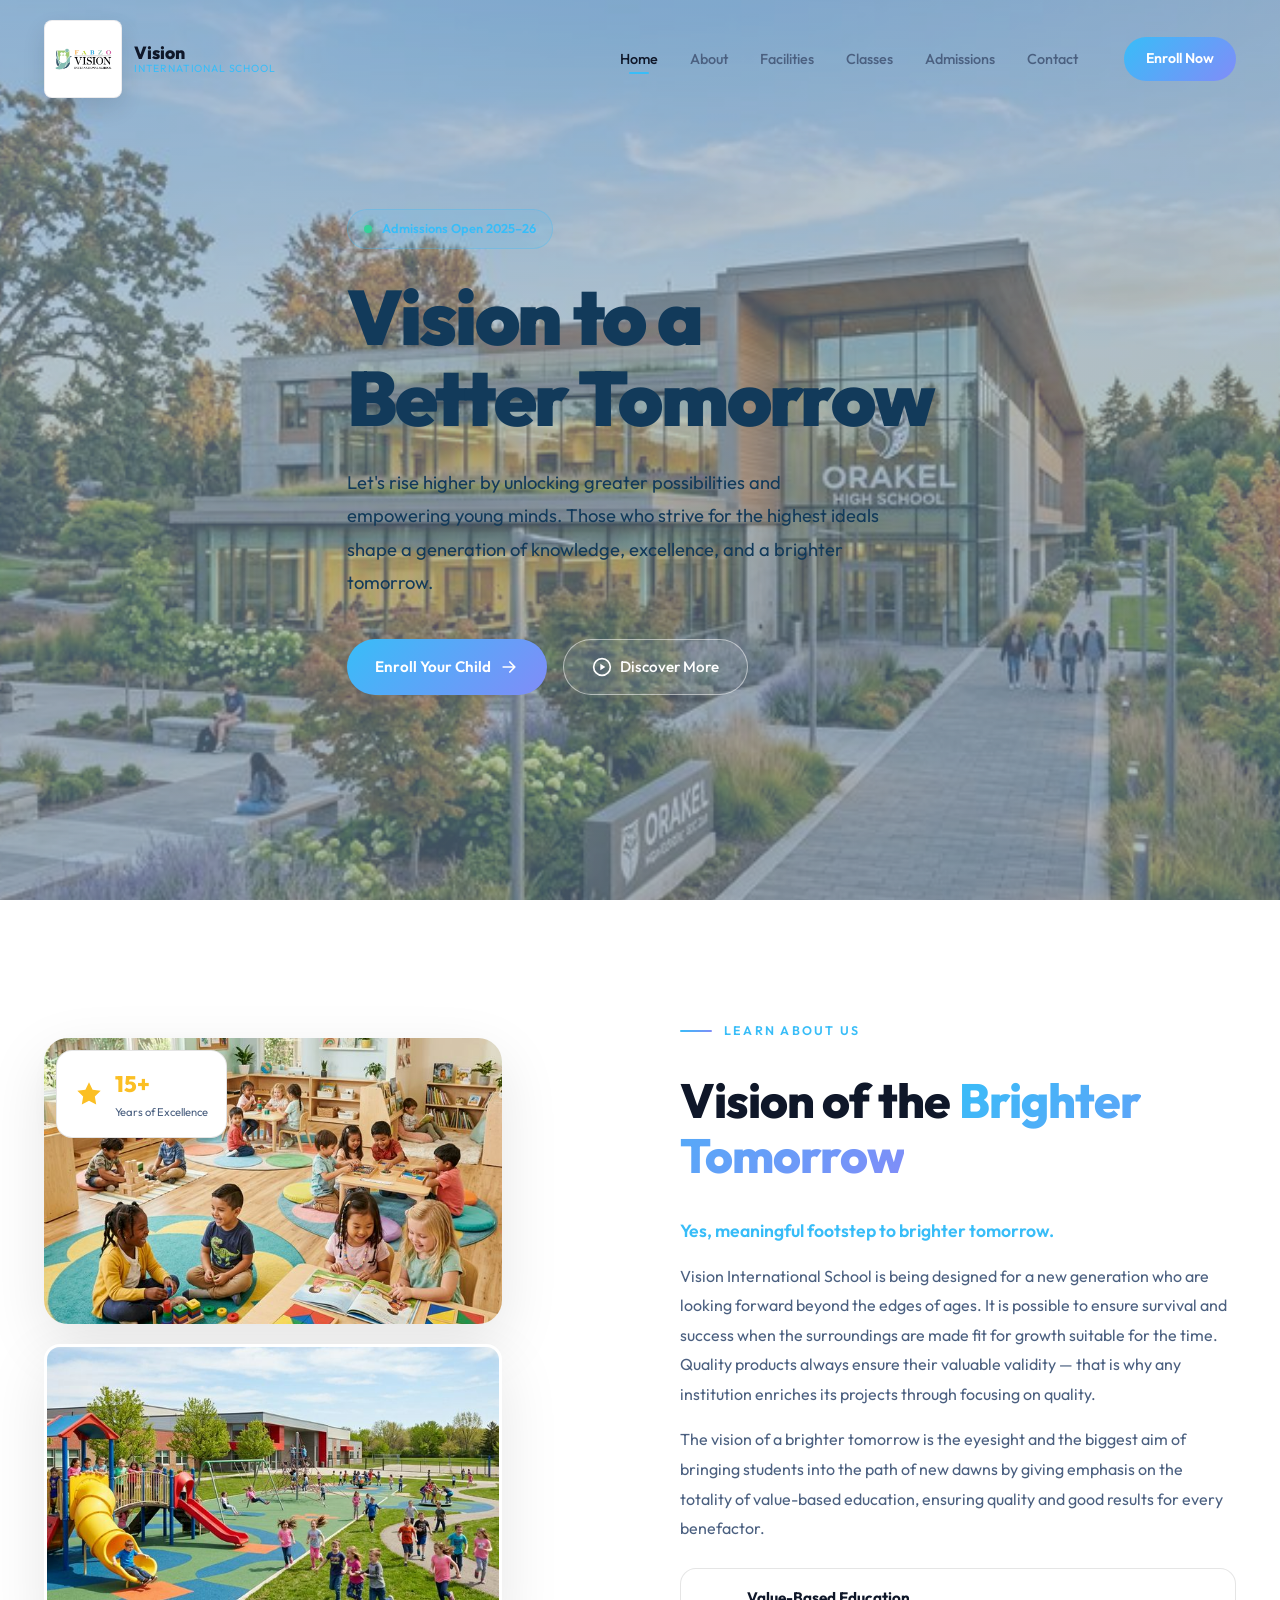
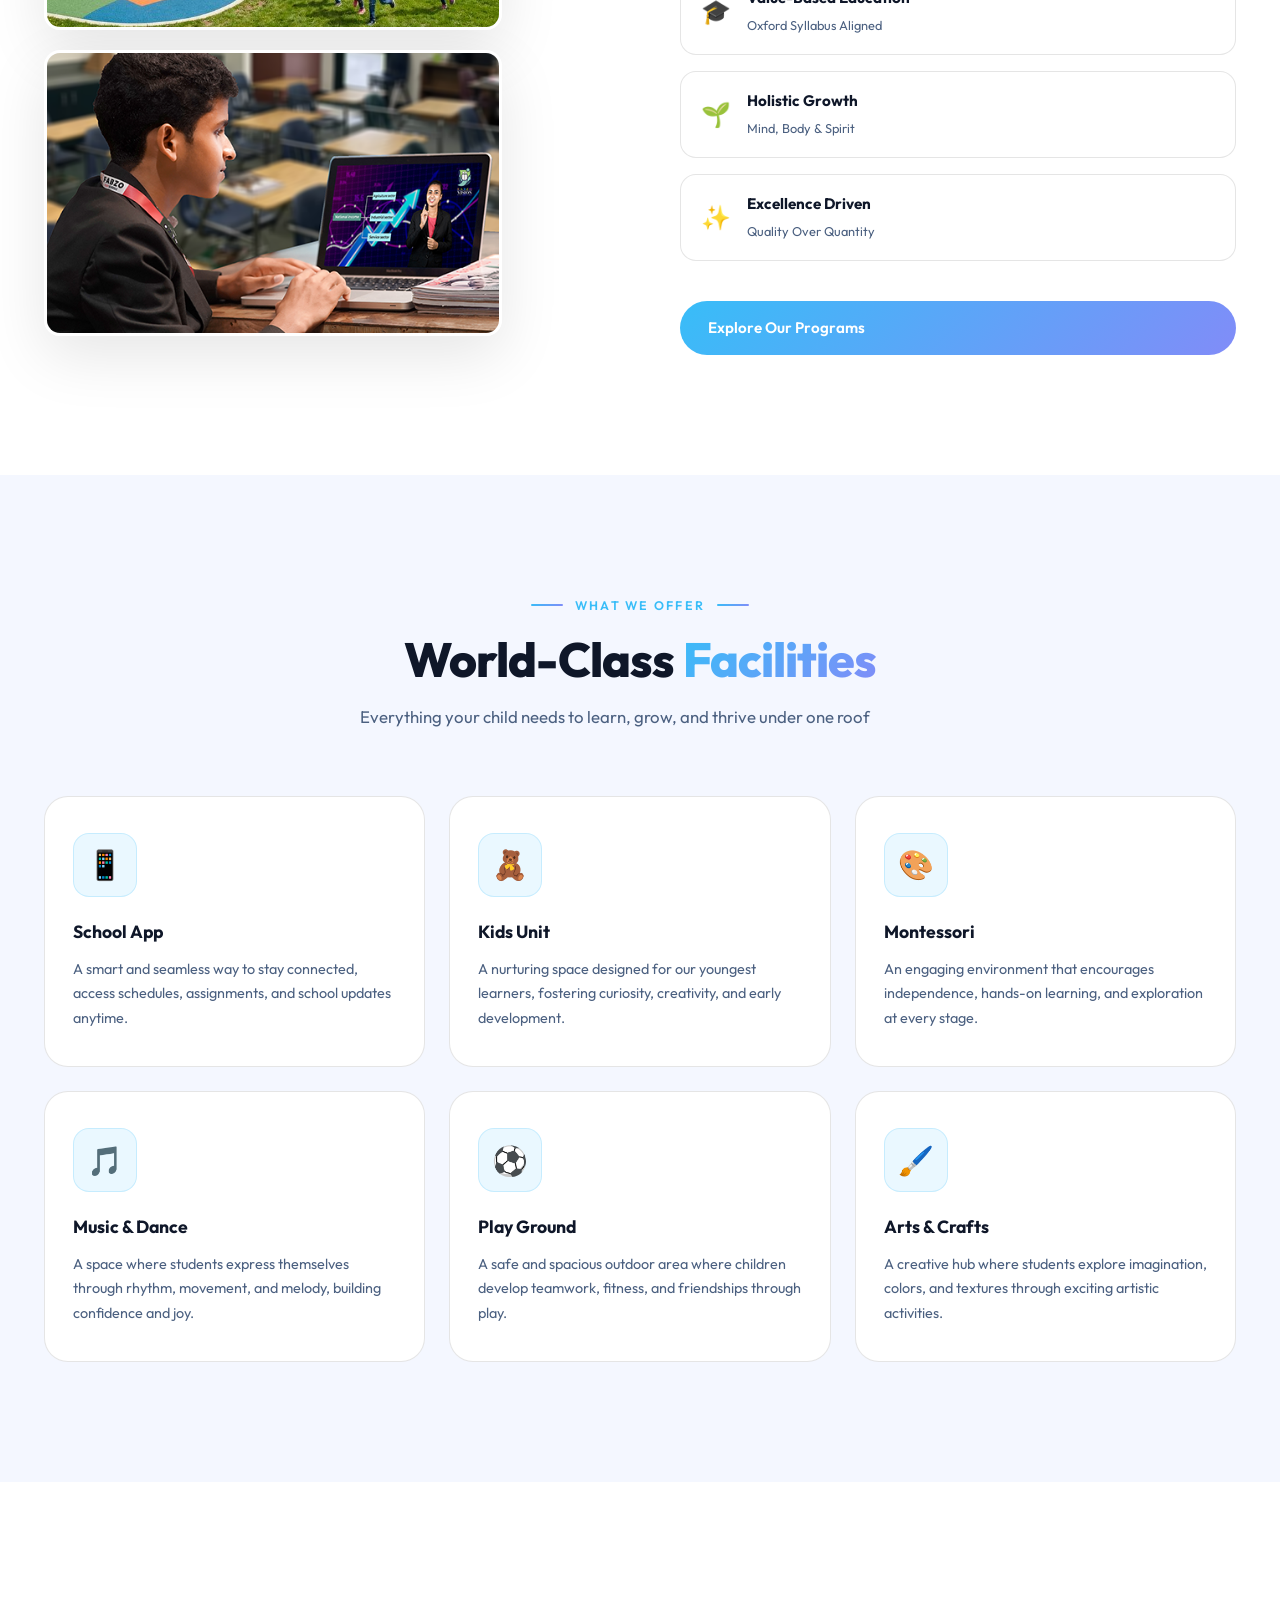
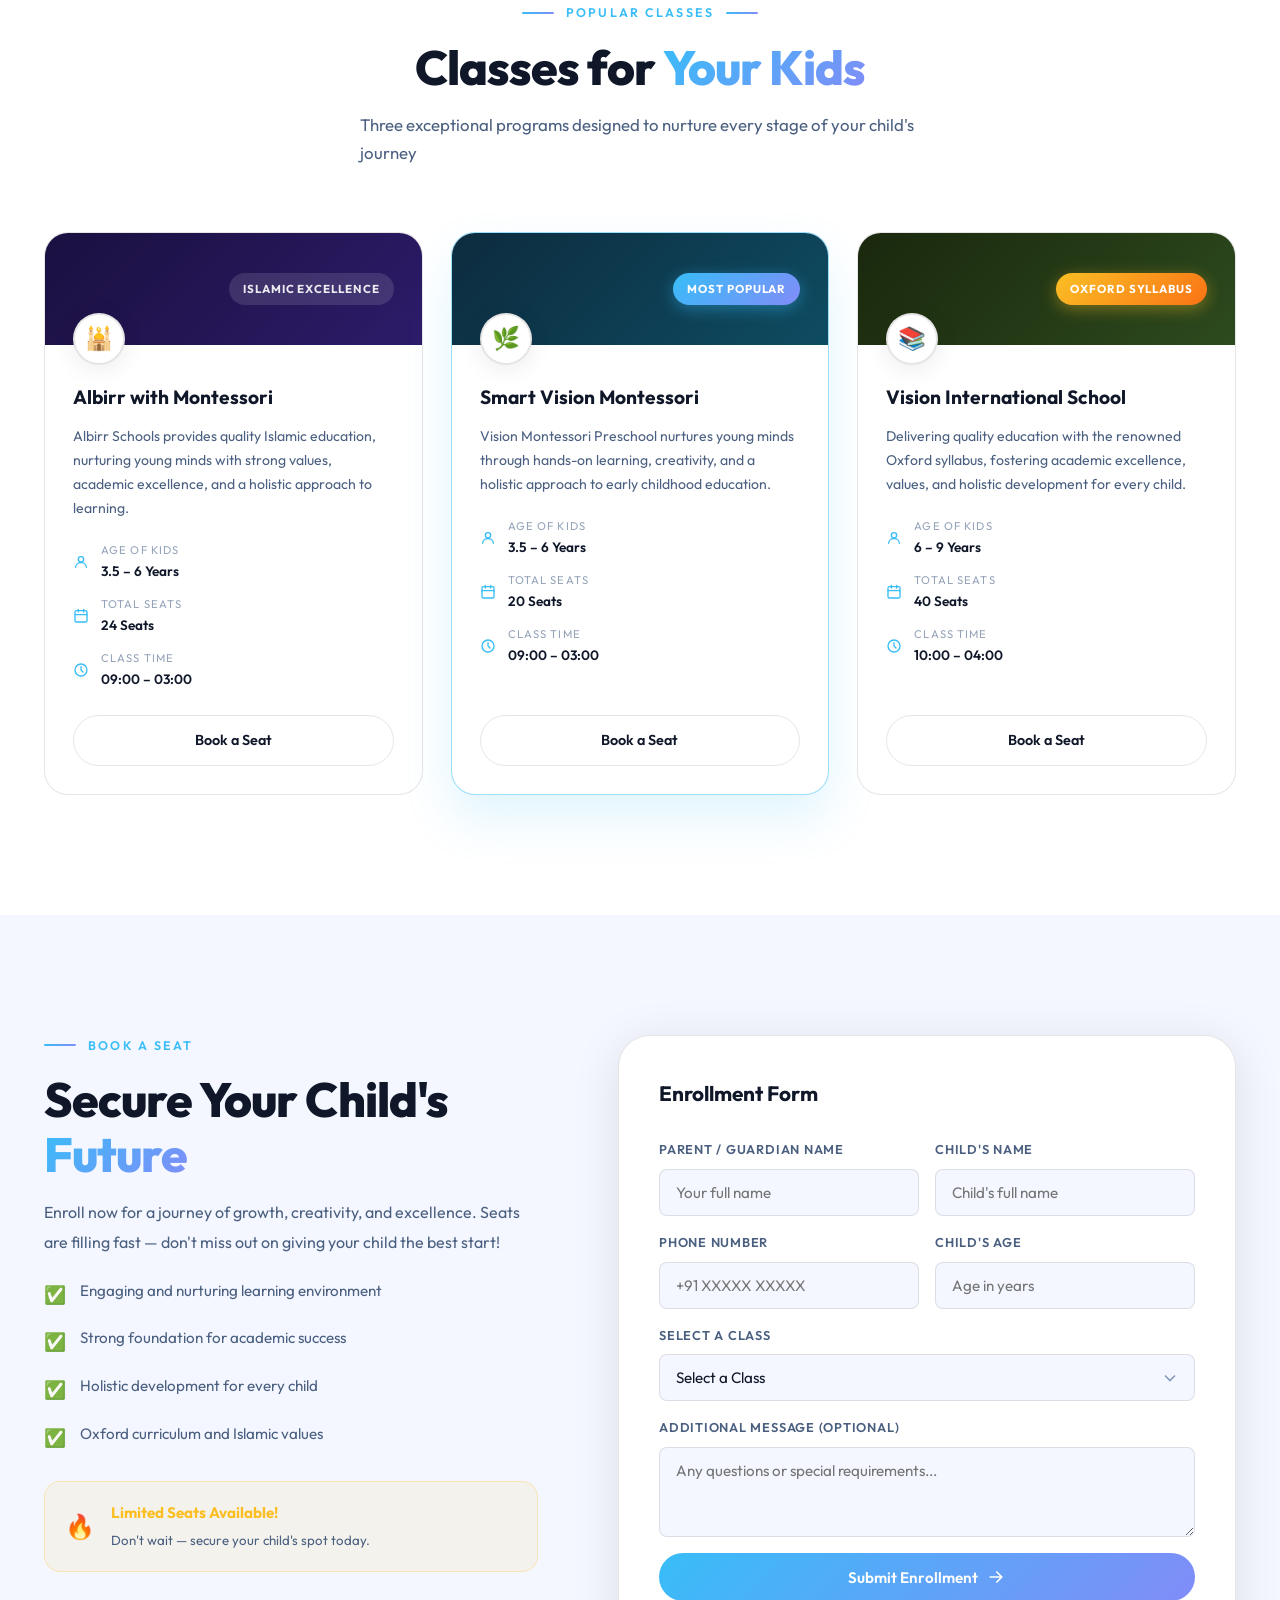
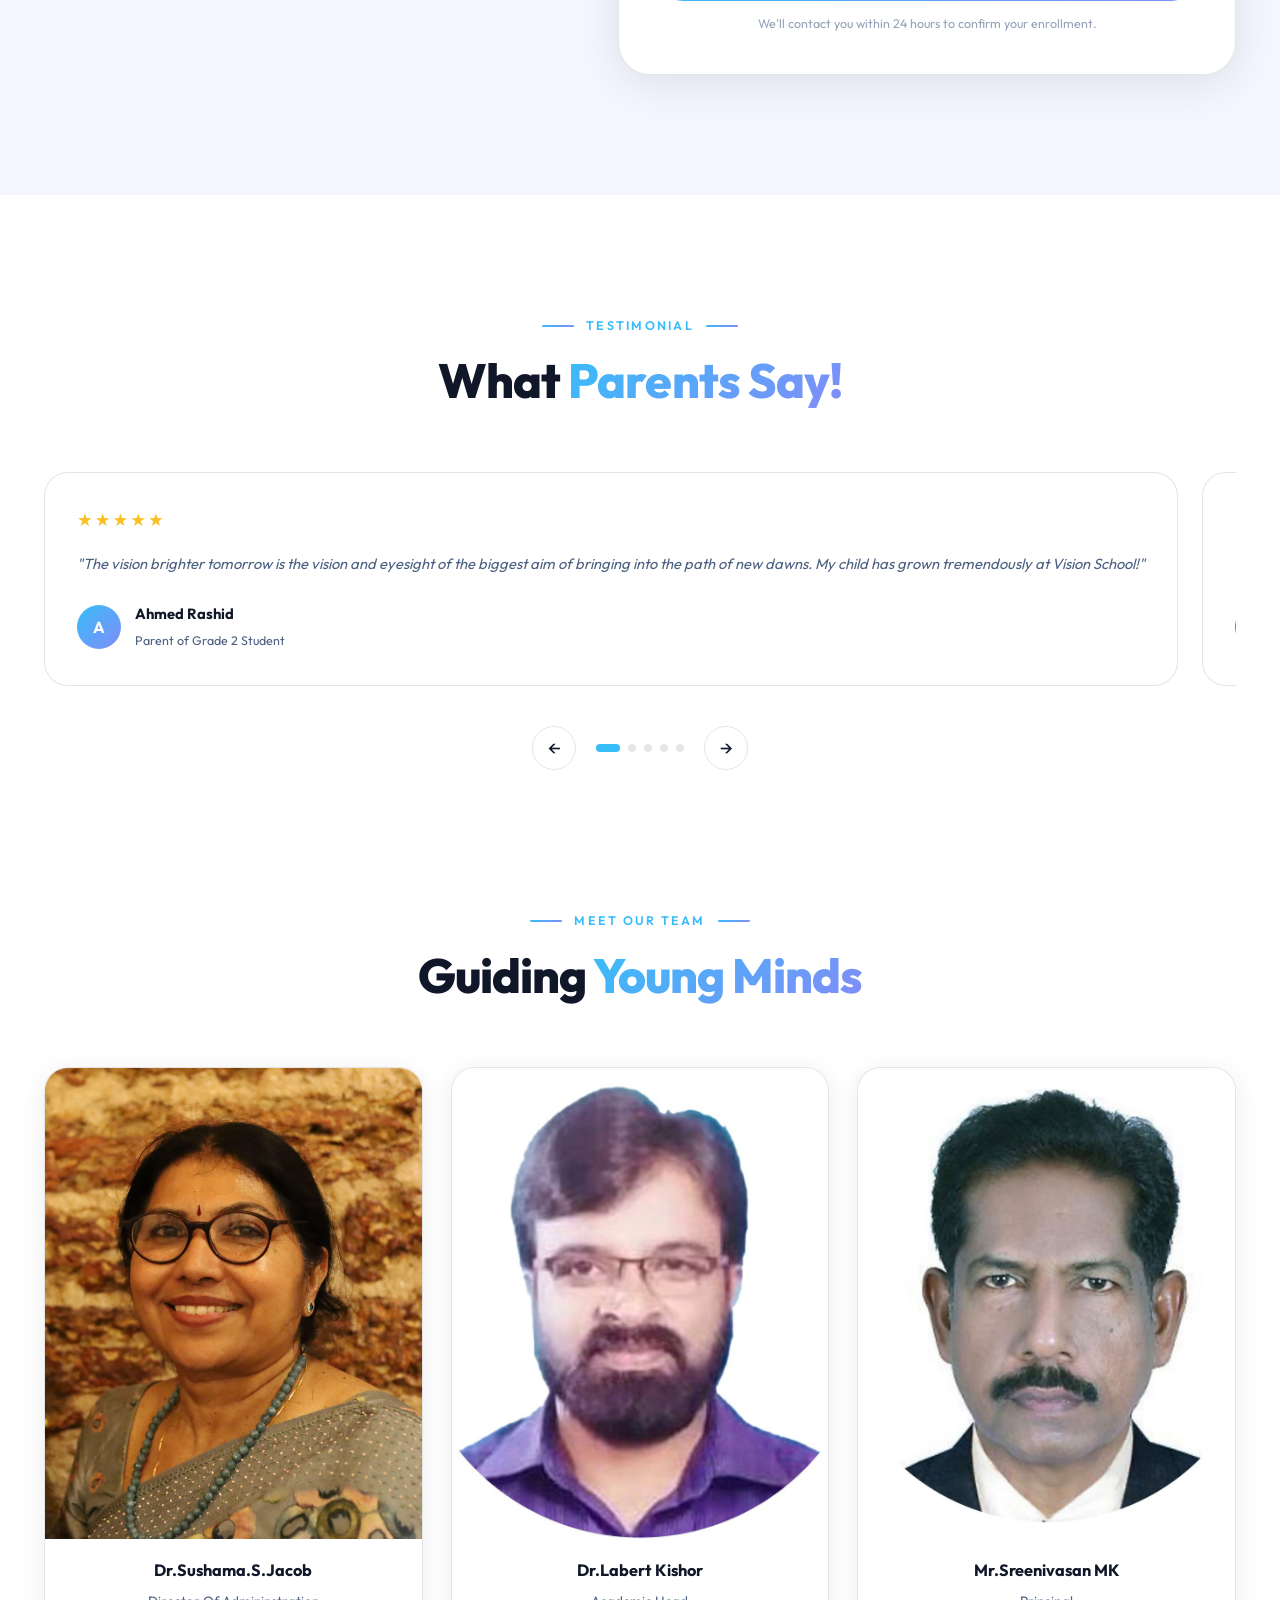
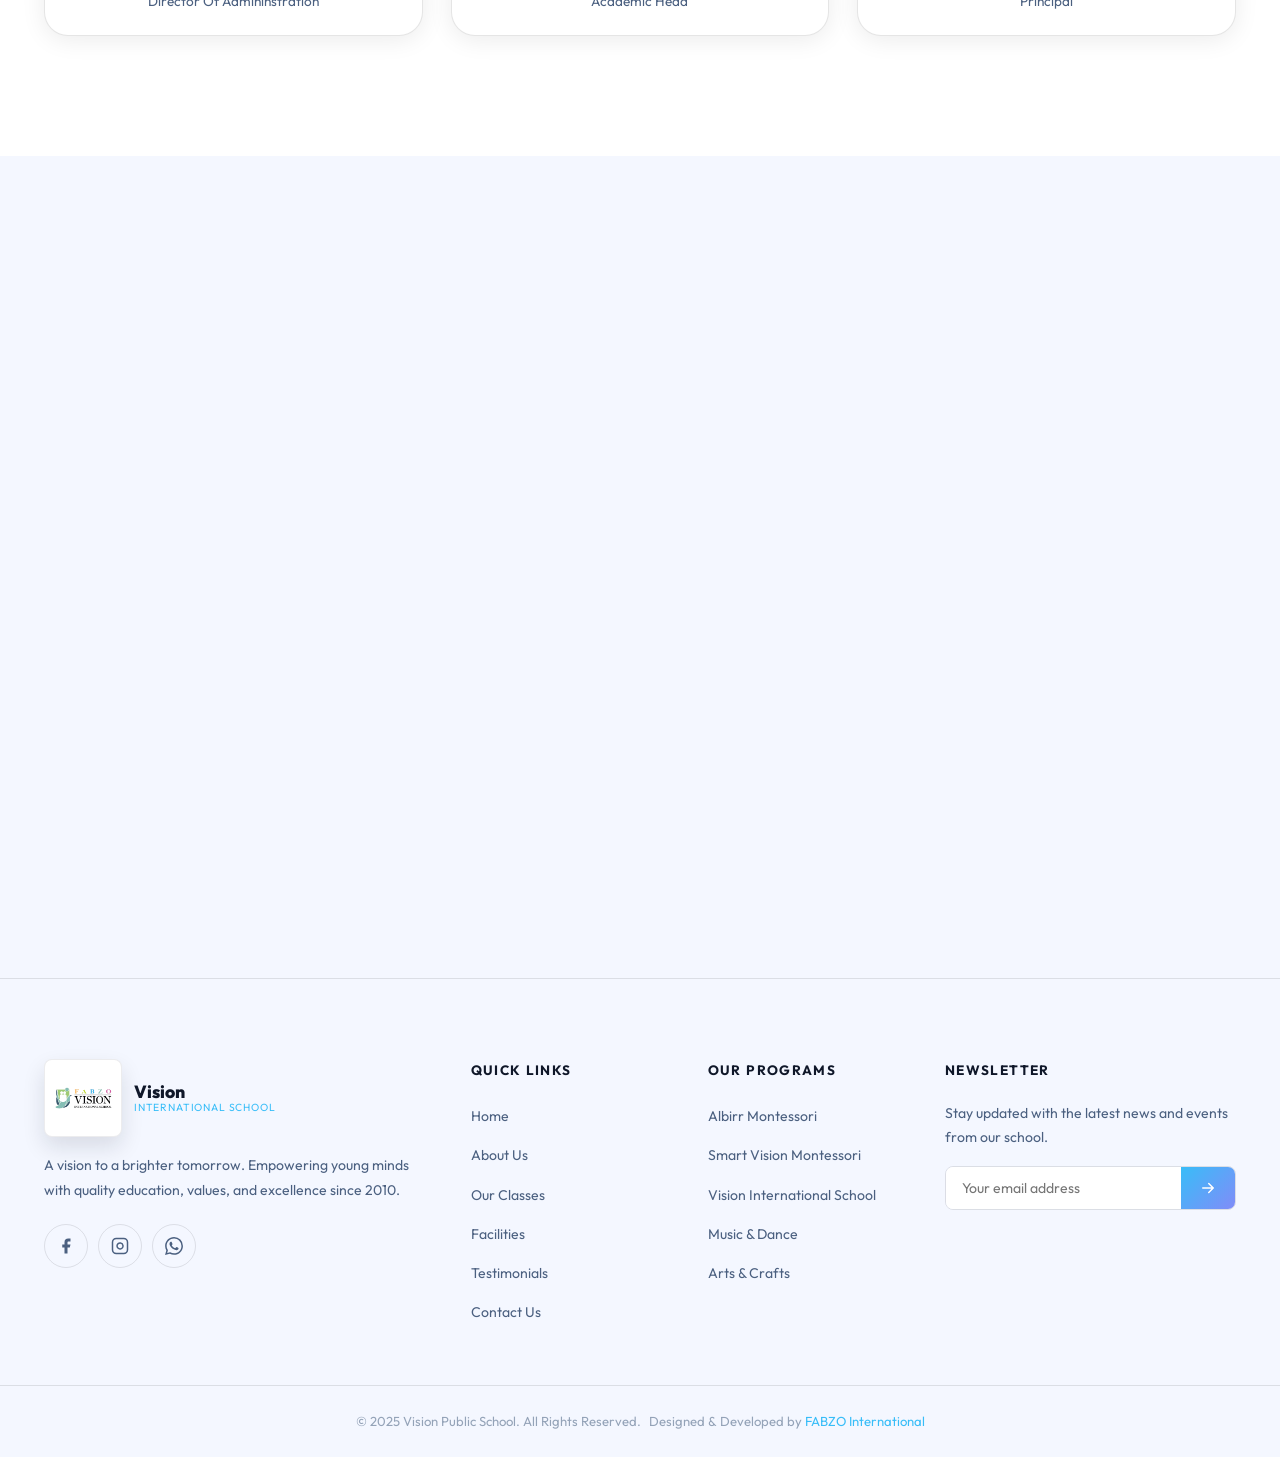
==== index.html @ e22cdacc "Replaced old structure with new project" ====
<!DOCTYPE html>
<html lang="en">
<head>
  <meta charset="UTF-8" />
  <meta name="viewport" content="width=device-width, initial-scale=1.0" />
  <meta name="description" content="Vision International School – Empowering young minds with quality education, Montessori learning, and holistic development for a brighter tomorrow." />
  <title>Vision International School | A Vision to a Brighter Tomorrow</title>
  <link rel="preconnect" href="https://fonts.googleapis.com" />
  <link rel="preconnect" href="https://fonts.gstatic.com" crossorigin />
  <link href="https://fonts.googleapis.com/css2?family=Outfit:wght@300;400;500;600;700;800;900&family=Playfair+Display:ital,wght@0,700;0,800;1,700&display=swap" rel="stylesheet" />
  <link rel="stylesheet" href="styles.css" />
  <link rel="icon" href="images/favicon.svg" type="image/svg+xml" />
</head>
<body>

  <!-- ======== NAVBAR ======== -->
  <nav id="navbar" class="navbar">
    <div class="nav-container">
      <a href="#home" class="nav-logo">
        <div class="logo-icon">
          <img src="images/logo.png" alt="Vision International School logo" />
        </div>
        <div class="logo-text">
          <span class="logo-name">Vision</span>
          <span class="logo-sub">International School</span>
        </div>
      </a>

      <ul class="nav-links" id="navLinks">
        <li><a href="#home" class="nav-link active">Home</a></li>
        <li><a href="#about" class="nav-link">About</a></li>
        <li><a href="#facilities" class="nav-link">Facilities</a></li>
        <li><a href="#classes" class="nav-link">Classes</a></li>
        <li><a href="#book" class="nav-link">Admissions</a></li>
        <li><a href="#contact" class="nav-link">Contact</a></li>
      </ul>

      <a href="#book" class="nav-cta">Enroll Now</a>

      <button class="hamburger" id="hamburger" aria-label="Toggle menu">
        <span></span><span></span><span></span>
      </button>
    </div>
  </nav>

  <!-- ======== HERO ======== -->
  <section id="home" class="hero">
    <div class="hero-bg">
      <video class="hero-video" autoplay muted loop playsinline preload="metadata" poster="images/hero.png">
        <source src="images/hero-video.mp4" type="video/mp4" />
      </video>
      <div class="hero-overlay"></div>
    </div>

    <div class="hero-particles" id="particles"></div>

    <div class="hero-content">
      <div class="hero-badge">
        <span class="badge-dot"></span>
        <span>Admissions Open 2025–26</span>
      </div>
      <h1 class="hero-title">
        <span class="hero-title-line">Vision to a</span>
        <span class="hero-title-accent">Better Tomorrow</span>
      </h1>
      <p class="hero-subtitle">
        Let's rise higher by unlocking greater possibilities and empowering young minds.
        Those who strive for the highest ideals shape a generation of knowledge, excellence,
        and a brighter tomorrow.
      </p>
      <div class="hero-actions">
        <a href="#book" id="heroEnroll" class="btn-primary">
          <span>Enroll Your Child</span>
          <svg width="20" height="20" viewBox="0 0 24 24" fill="none">
            <path d="M5 12H19M13 6L19 12L13 18" stroke="currentColor" stroke-width="2" stroke-linecap="round" stroke-linejoin="round"/>
          </svg>
        </a>
        <a href="#about" class="btn-ghost">
          <svg width="20" height="20" viewBox="0 0 24 24" fill="none">
            <circle cx="12" cy="12" r="10" stroke="currentColor" stroke-width="2"/>
            <path d="M10 8L16 12L10 16" fill="currentColor"/>
          </svg>
          <span>Discover More</span>
        </a>
      </div>
    </div>

  </section>

  <!-- ======== ABOUT ======== -->
  <section id="about" class="about section">
    <div class="container">
      <div class="about-grid">
        <div class="about-visuals" data-aos="fade-right">
          <div class="about-img-main">
            <img src="images/classroom.png" alt="Students learning in classroom" />
          </div>
          <div class="about-img-floating">
            <img src="images/playground.png" alt="Students at playground" />
          </div>
          <div class="about-img-bottom">
            <img src="images/pic1.png" alt="Students enjoying campus activities" />
          </div>
          <div class="about-badge-float">
            <svg width="28" height="28" viewBox="0 0 24 24" fill="none">
              <path d="M12 2L15.09 8.26L22 9.27L17 14.14L18.18 21.02L12 17.77L5.82 21.02L7 14.14L2 9.27L8.91 8.26L12 2Z" fill="#FBBF24"/>
            </svg>
            <div>
              <span class="badge-float-num">15+</span>
              <span class="badge-float-label">Years of Excellence</span>
            </div>
          </div>
        </div>

        <div class="about-content" data-aos="fade-left">
          <div class="section-eyebrow">
            <span class="eyebrow-line"></span>
            <span>Learn About Us</span>
          </div>
          <h2 class="section-title">Vision of the <span class="gradient-text">Brighter Tomorrow</span></h2>
          <p class="about-lead">Yes, meaningful footstep to brighter tomorrow.</p>
          <p class="about-body">
            Vision International School is being designed for a new generation who are looking forward
            beyond the edges of ages. It is possible to ensure survival and success when the surroundings
            are made fit for growth suitable for the time. Quality products always ensure their valuable
            validity — that is why any institution enriches its projects through focusing on quality.
          </p>
          <p class="about-body">
            The vision of a brighter tomorrow is the eyesight and the biggest aim of bringing students
            into the path of new dawns by giving emphasis on the totality of value-based education,
            ensuring quality and good results for every benefactor.
          </p>
          <div class="about-pillars">
            <div class="pillar">
              <div class="pillar-icon">🎓</div>
              <div>
                <strong>Value-Based Education</strong>
                <span>Oxford Syllabus Aligned</span>
              </div>
            </div>
            <div class="pillar">
              <div class="pillar-icon">🌱</div>
              <div>
                <strong>Holistic Growth</strong>
                <span>Mind, Body & Spirit</span>
              </div>
            </div>
            <div class="pillar">
              <div class="pillar-icon">✨</div>
              <div>
                <strong>Excellence Driven</strong>
                <span>Quality Over Quantity</span>
              </div>
            </div>
          </div>
          <a href="#classes" class="btn-primary">Explore Our Programs</a>
        </div>
      </div>
    </div>
  </section>

  <!-- ======== FACILITIES ======== -->
  <section id="facilities" class="facilities section section-dark">
    <div class="container">
      <div class="section-header" data-aos="fade-up">
        <div class="section-eyebrow center">
          <span class="eyebrow-line"></span>
          <span>What We Offer</span>
          <span class="eyebrow-line"></span>
        </div>
        <h2 class="section-title text-center">World-Class <span class="gradient-text">Facilities</span></h2>
        <p class="section-subtitle">Everything your child needs to learn, grow, and thrive under one roof</p>
      </div>

      <div class="facilities-grid">
        <div class="facility-card" data-aos="fade-up" data-delay="0">
          <div class="facility-icon-wrap">
            <div class="facility-icon">📱</div>
          </div>
          <h3>School App</h3>
          <p>A smart and seamless way to stay connected, access schedules, assignments, and school updates anytime.</p>
        </div>
        <div class="facility-card" data-aos="fade-up" data-delay="100">
          <div class="facility-icon-wrap">
            <div class="facility-icon">🧸</div>
          </div>
          <h3>Kids Unit</h3>
          <p>A nurturing space designed for our youngest learners, fostering curiosity, creativity, and early development.</p>
        </div>
        <div class="facility-card" data-aos="fade-up" data-delay="200">
          <div class="facility-icon-wrap">
            <div class="facility-icon">🎨</div>
          </div>
          <h3>Montessori</h3>
          <p>An engaging environment that encourages independence, hands-on learning, and exploration at every stage.</p>
        </div>
        <div class="facility-card" data-aos="fade-up" data-delay="300">
          <div class="facility-icon-wrap">
            <div class="facility-icon">🎵</div>
          </div>
          <h3>Music & Dance</h3>
          <p>A space where students express themselves through rhythm, movement, and melody, building confidence and joy.</p>
        </div>
        <div class="facility-card" data-aos="fade-up" data-delay="400">
          <div class="facility-icon-wrap">
            <div class="facility-icon">⚽</div>
          </div>
          <h3>Play Ground</h3>
          <p>A safe and spacious outdoor area where children develop teamwork, fitness, and friendships through play.</p>
        </div>
        <div class="facility-card" data-aos="fade-up" data-delay="500">
          <div class="facility-icon-wrap">
            <div class="facility-icon">🖌️</div>
          </div>
          <h3>Arts & Crafts</h3>
          <p>A creative hub where students explore imagination, colors, and textures through exciting artistic activities.</p>
        </div>
      </div>
    </div>
  </section>

  <!-- ======== CLASSES ======== -->
  <section id="classes" class="classes section">
    <div class="container">
      <div class="section-header" data-aos="fade-up">
        <div class="section-eyebrow center">
          <span class="eyebrow-line"></span>
          <span>Popular Classes</span>
          <span class="eyebrow-line"></span>
        </div>
        <h2 class="section-title text-center">Classes for <span class="gradient-text">Your Kids</span></h2>
        <p class="section-subtitle">Three exceptional programs designed to nurture every stage of your child's journey</p>
      </div>

      <div class="classes-grid">
        <!-- Card 1 -->
        <div class="class-card" data-aos="fade-up" data-delay="0">
          <div class="class-card-top albirr">
            <div class="class-badge">Islamic Excellence</div>
            <div class="class-icon">🕌</div>
          </div>
          <div class="class-card-body">
            <h3>Albirr with Montessori</h3>
            <p>Albirr Schools provides quality Islamic education, nurturing young minds with strong values, academic excellence, and a holistic approach to learning.</p>
            <div class="class-meta">
              <div class="meta-item">
                <svg width="16" height="16" viewBox="0 0 24 24" fill="none"><circle cx="12" cy="8" r="4" stroke="currentColor" stroke-width="2"/><path d="M4 20c0-4 3.58-7 8-7s8 3 8 7" stroke="currentColor" stroke-width="2" stroke-linecap="round"/></svg>
                <div><span class="meta-label">Age of Kids</span><span class="meta-val">3.5 – 6 Years</span></div>
              </div>
              <div class="meta-item">
                <svg width="16" height="16" viewBox="0 0 24 24" fill="none"><rect x="3" y="4" width="18" height="17" rx="2" stroke="currentColor" stroke-width="2"/><path d="M8 2v4M16 2v4M3 10h18" stroke="currentColor" stroke-width="2" stroke-linecap="round"/></svg>
                <div><span class="meta-label">Total Seats</span><span class="meta-val">24 Seats</span></div>
              </div>
              <div class="meta-item">
                <svg width="16" height="16" viewBox="0 0 24 24" fill="none"><circle cx="12" cy="12" r="9" stroke="currentColor" stroke-width="2"/><path d="M12 7v5l3 3" stroke="currentColor" stroke-width="2" stroke-linecap="round"/></svg>
                <div><span class="meta-label">Class Time</span><span class="meta-val">09:00 – 03:00</span></div>
              </div>
            </div>
            <a href="#book" class="class-btn">Book a Seat</a>
          </div>
        </div>

        <!-- Card 2 -->
        <div class="class-card featured" data-aos="fade-up" data-delay="150">
          <div class="class-card-top vision-montessori">
            <div class="class-badge popular">Most Popular</div>
            <div class="class-icon">🌿</div>
          </div>
          <div class="class-card-body">
            <h3>Smart Vision Montessori</h3>
            <p>Vision Montessori Preschool nurtures young minds through hands-on learning, creativity, and a holistic approach to early childhood education.</p>
            <div class="class-meta">
              <div class="meta-item">
                <svg width="16" height="16" viewBox="0 0 24 24" fill="none"><circle cx="12" cy="8" r="4" stroke="currentColor" stroke-width="2"/><path d="M4 20c0-4 3.58-7 8-7s8 3 8 7" stroke="currentColor" stroke-width="2" stroke-linecap="round"/></svg>
                <div><span class="meta-label">Age of Kids</span><span class="meta-val">3.5 – 6 Years</span></div>
              </div>
              <div class="meta-item">
                <svg width="16" height="16" viewBox="0 0 24 24" fill="none"><rect x="3" y="4" width="18" height="17" rx="2" stroke="currentColor" stroke-width="2"/><path d="M8 2v4M16 2v4M3 10h18" stroke="currentColor" stroke-width="2" stroke-linecap="round"/></svg>
                <div><span class="meta-label">Total Seats</span><span class="meta-val">20 Seats</span></div>
              </div>
              <div class="meta-item">
                <svg width="16" height="16" viewBox="0 0 24 24" fill="none"><circle cx="12" cy="12" r="9" stroke="currentColor" stroke-width="2"/><path d="M12 7v5l3 3" stroke="currentColor" stroke-width="2" stroke-linecap="round"/></svg>
                <div><span class="meta-label">Class Time</span><span class="meta-val">09:00 – 03:00</span></div>
              </div>
            </div>
            <a href="#book" class="class-btn featured-btn">Book a Seat</a>
          </div>
        </div>

        <!-- Card 3 -->
        <div class="class-card" data-aos="fade-up" data-delay="300">
          <div class="class-card-top vision-school">
            <div class="class-badge oxford">Oxford Syllabus</div>
            <div class="class-icon">📚</div>
          </div>
          <div class="class-card-body">
            <h3>Vision International School</h3>
            <p>Delivering quality education with the renowned Oxford syllabus, fostering academic excellence, values, and holistic development for every child.</p>
            <div class="class-meta">
              <div class="meta-item">
                <svg width="16" height="16" viewBox="0 0 24 24" fill="none"><circle cx="12" cy="8" r="4" stroke="currentColor" stroke-width="2"/><path d="M4 20c0-4 3.58-7 8-7s8 3 8 7" stroke="currentColor" stroke-width="2" stroke-linecap="round"/></svg>
                <div><span class="meta-label">Age of Kids</span><span class="meta-val">6 – 9 Years</span></div>
              </div>
              <div class="meta-item">
                <svg width="16" height="16" viewBox="0 0 24 24" fill="none"><rect x="3" y="4" width="18" height="17" rx="2" stroke="currentColor" stroke-width="2"/><path d="M8 2v4M16 2v4M3 10h18" stroke="currentColor" stroke-width="2" stroke-linecap="round"/></svg>
                <div><span class="meta-label">Total Seats</span><span class="meta-val">40 Seats</span></div>
              </div>
              <div class="meta-item">
                <svg width="16" height="16" viewBox="0 0 24 24" fill="none"><circle cx="12" cy="12" r="9" stroke="currentColor" stroke-width="2"/><path d="M12 7v5l3 3" stroke="currentColor" stroke-width="2" stroke-linecap="round"/></svg>
                <div><span class="meta-label">Class Time</span><span class="meta-val">10:00 – 04:00</span></div>
              </div>
            </div>
            <a href="#book" class="class-btn">Book a Seat</a>
          </div>
        </div>
      </div>
    </div>
  </section>

  <!-- ======== BOOKING ======== -->
  <section id="book" class="book section section-dark">
    <div class="container">
      <div class="book-grid">
        <div class="book-content" data-aos="fade-right">
          <div class="section-eyebrow">
            <span class="eyebrow-line"></span>
            <span>Book A Seat</span>
          </div>
          <h2 class="section-title">Secure Your Child's <span class="gradient-text">Future</span></h2>
          <p class="about-body">
            Enroll now for a journey of growth, creativity, and excellence.
            Seats are filling fast — don't miss out on giving your child the best start!
          </p>
          <ul class="book-reasons">
            <li>
              <span class="reason-icon">✅</span>
              <span>Engaging and nurturing learning environment</span>
            </li>
            <li>
              <span class="reason-icon">✅</span>
              <span>Strong foundation for academic success</span>
            </li>
            <li>
              <span class="reason-icon">✅</span>
              <span>Holistic development for every child</span>
            </li>
            <li>
              <span class="reason-icon">✅</span>
              <span>Oxford curriculum and Islamic values</span>
            </li>
          </ul>
          <div class="urgency-bar">
            <div class="urgency-icon">🔥</div>
            <div>
              <strong>Limited Seats Available!</strong>
              <span>Don't wait — secure your child's spot today.</span>
            </div>
          </div>
        </div>

        <div class="book-form-wrap" data-aos="fade-left">
          <form class="book-form" id="bookForm">
            <h3 class="form-title">Enrollment Form</h3>
            <div class="form-row">
              <div class="form-group">
                <label for="parentName">Parent / Guardian Name</label>
                <input type="text" id="parentName" placeholder="Your full name" required />
              </div>
              <div class="form-group">
                <label for="childName">Child's Name</label>
                <input type="text" id="childName" placeholder="Child's full name" required />
              </div>
            </div>
            <div class="form-row">
              <div class="form-group">
                <label for="phone">Phone Number</label>
                <input type="tel" id="phone" placeholder="+91 XXXXX XXXXX" required />
              </div>
              <div class="form-group">
                <label for="childAge">Child's Age</label>
                <input type="number" id="childAge" placeholder="Age in years" min="2" max="12" required />
              </div>
            </div>
            <div class="form-group">
              <label for="classSelect">Select a Class</label>
              <select id="classSelect" required>
                <option value="" disabled selected>Select a Class</option>
                <option value="albirr">Albirr Montessori</option>
                <option value="vision-montessori">Vision Montessori</option>
                <option value="vision-school">Vision School</option>
              </select>
            </div>
            <div class="form-group">
              <label for="message">Additional Message (Optional)</label>
              <textarea id="message" rows="3" placeholder="Any questions or special requirements..."></textarea>
            </div>
            <button type="submit" class="btn-primary full-width" id="submitBtn">
              <span>Submit Enrollment</span>
              <svg width="20" height="20" viewBox="0 0 24 24" fill="none">
                <path d="M5 12H19M13 6L19 12L13 18" stroke="currentColor" stroke-width="2" stroke-linecap="round" stroke-linejoin="round"/>
              </svg>
            </button>
            <p class="form-note">We'll contact you within 24 hours to confirm your enrollment.</p>
          </form>
        </div>
      </div>
    </div>
  </section>

  <!-- ======== TESTIMONIALS ======== -->
  <section id="testimonials" class="testimonials section">
    <div class="container">
      <div class="section-header" data-aos="fade-up">
        <div class="section-eyebrow center">
          <span class="eyebrow-line"></span>
          <span>Testimonial</span>
          <span class="eyebrow-line"></span>
        </div>
        <h2 class="section-title text-center">What <span class="gradient-text">Parents Say!</span></h2>
      </div>

      <div class="testimonials-track-wrap">
        <div class="testi-slider" id="testiSlider">

          <div class="testi-card">
            <div class="testi-stars">★★★★★</div>
            <p class="testi-text">"The vision brighter tomorrow is the vision and eyesight of the biggest aim of bringing into the path of new dawns. My child has grown tremendously at Vision School!"</p>
            <div class="testi-author">
              <div class="testi-avatar">A</div>
              <div>
                <strong>Ahmed Rashid</strong>
                <span>Parent of Grade 2 Student</span>
              </div>
            </div>
          </div>

          <div class="testi-card">
            <div class="testi-stars">★★★★★</div>
            <p class="testi-text">"Vision International School has been a game-changer for our family. The teachers are incredibly caring, and my daughter absolutely loves going to school every day."</p>
            <div class="testi-author">
              <div class="testi-avatar" style="background: linear-gradient(135deg, #8B5CF6, #EC4899)">F</div>
              <div>
                <strong>Fatima Noor</strong>
                <span>Parent of Montessori Student</span>
              </div>
            </div>
          </div>

          <div class="testi-card">
            <div class="testi-stars">★★★★★</div>
            <p class="testi-text">"The Montessori approach here is exceptional. My son has developed such independence and a love for learning that truly sets him apart. Highly recommend!"</p>
            <div class="testi-author">
              <div class="testi-avatar" style="background: linear-gradient(135deg, #10B981, #3B82F6)">M</div>
              <div>
                <strong>Mohammed Ali</strong>
                <span>Parent of Albirr Montessori Student</span>
              </div>
            </div>
          </div>

          <div class="testi-card">
            <div class="testi-stars">★★★★★</div>
            <p class="testi-text">"What a wonderful school! The value-based education combined with academic excellence is exactly what we were looking for. Our child is thriving here."</p>
            <div class="testi-author">
              <div class="testi-avatar" style="background: linear-gradient(135deg, #F59E0B, #EF4444)">S</div>
              <div>
                <strong>Sara Anwar</strong>
                <span>Parent of Grade 3 Student</span>
              </div>
            </div>
          </div>

          <div class="testi-card">
            <div class="testi-stars">★★★★★</div>
            <p class="testi-text">"The Arts & Crafts and Music programs at Vision School have truly brought out my child's creativity. She performs on stage now with so much confidence!"</p>
            <div class="testi-author">
              <div class="testi-avatar" style="background: linear-gradient(135deg, #06B6D4, #8B5CF6)">R</div>
              <div>
                <strong>Rania Khalid</strong>
                <span>Parent of Kids Unit Student</span>
              </div>
            </div>
          </div>

        </div>

        <div class="testi-controls">
          <button class="testi-btn" id="testiPrev" aria-label="Previous">&#8592;</button>
          <div class="testi-dots" id="testiDots"></div>
          <button class="testi-btn" id="testiNext" aria-label="Next">&#8594;</button>
        </div>
      </div>
    </div>
  </section>

  <!-- ======== TEAM ======== -->
  <section id="team" class="team section">
    <div class="container">
      <div class="section-header" data-aos="fade-up">
        <div class="section-eyebrow center">
          <span class="eyebrow-line"></span>
          <span>Meet Our Team</span>
          <span class="eyebrow-line"></span>
        </div>
        <h2 class="section-title text-center">Guiding <span class="gradient-text">Young Minds</span></h2>
      </div>

      <div class="team-grid">
        <div class="team-card" data-aos="fade-up" data-delay="0">
          <div class="team-photo">
            <img src="images/DR.suhana.jpeg" alt="Dr. Suhana" />
          </div>
          <div class="team-info">
            <h3>Dr.Sushama.S.Jacob</h3>
            <p>Director Of Admininstration</p>
          </div>
        </div>

        <div class="team-card" data-aos="fade-up" data-delay="150">
          <div class="team-photo">
            <img src="images/DR.LAbert.jpeg" alt="Dr. LAbert" />
          </div>
          <div class="team-info">
            <h3>Dr.Labert Kishor</h3>
            <p>Academic Head</p>
          </div>
        </div>

        <div class="team-card" data-aos="fade-up" data-delay="300">
          <div class="team-photo">
            <img src="images/Mr.Sreenivasan.jpeg" alt="Mr. Sreenivasan" />
          </div>
          <div class="team-info">
            <h3>Mr.Sreenivasan MK</h3>
            <p>Principal</p>
          </div>
        </div>
      </div>
    </div>
  </section>

  <!-- ======== CONTACT ======== -->
  <section id="contact" class="contact section section-dark">
    <div class="container">
      <div class="section-header" data-aos="fade-up">
        <div class="section-eyebrow center">
          <span class="eyebrow-line"></span>
          <span>Get In Touch</span>
          <span class="eyebrow-line"></span>
        </div>
        <h2 class="section-title text-center">We'd Love to <span class="gradient-text">Hear From You</span></h2>
      </div>

      <div class="contact-grid">
        <div class="contact-info" data-aos="fade-right">
          <div class="contact-card">
            <div class="contact-icon-wrap">
              <svg width="24" height="24" viewBox="0 0 24 24" fill="none"><path d="M12 2C8.13 2 5 5.13 5 9c0 5.25 7 13 7 13s7-7.75 7-13c0-3.87-3.13-7-7-7zm0 9.5c-1.38 0-2.5-1.12-2.5-2.5s1.12-2.5 2.5-2.5 2.5 1.12 2.5 2.5-1.12 2.5-2.5 2.5z" fill="currentColor"/></svg>
            </div>
            <div>
              <h4>Address</h4>
              <p>P.O. Paranoor, Narikkuni – 673585</p>
            </div>
          </div>
          <div class="contact-card">
            <div class="contact-icon-wrap">
              <svg width="24" height="24" viewBox="0 0 24 24" fill="none"><path d="M20 4H4C2.9 4 2 4.9 2 6v12c0 1.1.9 2 2 2h16c1.1 0 2-.9 2-2V6c0-1.1-.9-2-2-2zm0 4l-8 5-8-5V6l8 5 8-5v2z" fill="currentColor"/></svg>
            </div>
            <div>
              <h4>Email</h4>
              <a href="mailto:visionpublicschool.org@gmail.com">visionpublicschool.org@gmail.com</a>
            </div>
          </div>
          <div class="contact-card">
            <div class="contact-icon-wrap">
              <svg width="24" height="24" viewBox="0 0 24 24" fill="none"><path d="M6.62 10.79c1.44 2.83 3.76 5.14 6.59 6.59l2.2-2.2c.27-.27.67-.36 1.02-.24 1.12.37 2.33.57 3.57.57.55 0 1 .45 1 1V20c0 .55-.45 1-1 1-9.39 0-17-7.61-17-17 0-.55.45-1 1-1h3.5c.55 0 1 .45 1 1 0 1.25.2 2.45.57 3.57.11.35.03.74-.25 1.02l-2.2 2.2z" fill="currentColor"/></svg>
            </div>
            <div>
              <h4>Phone</h4>
              <a href="tel:+918943122223">+91 8943122223</a>
              <a href="tel:+918943122224">+91 8943122224</a>
            </div>
          </div>

          <div class="contact-socials">
            <a href="https://www.facebook.com/FABZOVISION/" class="social-btn" aria-label="Facebook" target="_blank" rel="noopener">
              <svg width="20" height="20" viewBox="0 0 24 24" fill="currentColor"><path d="M18 2h-3a5 5 0 0 0-5 5v3H7v4h3v8h4v-8h3l1-4h-4V7a1 1 0 0 1 1-1h3z"/></svg>
            </a>
            <a href="https://www.instagram.com/fabzovision?utm_source=ig_web_button_share_sheet&igsh=ZDNlZDc0MzIxNw==" class="social-btn" aria-label="Instagram" target="_blank" rel="noopener">
              <svg width="20" height="20" viewBox="0 0 24 24" fill="none" stroke="currentColor" stroke-width="2"><rect x="2" y="2" width="20" height="20" rx="5" ry="5"/><path d="M16 11.37A4 4 0 1 1 12.63 8 4 4 0 0 1 16 11.37z"/><line x1="17.5" y1="6.5" x2="17.51" y2="6.5"/></svg>
            </a>
            <a href="https://wa.me/918943122223" class="social-btn" aria-label="WhatsApp" target="_blank" rel="noopener">
              <svg width="20" height="20" viewBox="0 0 24 24" fill="currentColor"><path d="M17.472 14.382c-.297-.149-1.758-.867-2.03-.967-.273-.099-.471-.148-.67.15-.197.297-.767.966-.94 1.164-.173.199-.347.223-.644.075-.297-.15-1.255-.463-2.39-1.475-.883-.788-1.48-1.761-1.653-2.059-.173-.297-.018-.458.13-.606.134-.133.298-.347.446-.52.149-.174.198-.298.298-.497.099-.198.05-.371-.025-.52-.075-.149-.669-1.612-.916-2.207-.242-.579-.487-.5-.669-.51-.173-.008-.371-.01-.57-.01-.198 0-.52.074-.792.372-.272.297-1.04 1.016-1.04 2.479 0 1.462 1.065 2.875 1.213 3.074.149.198 2.096 3.2 5.077 4.487.709.306 1.262.489 1.694.625.712.227 1.36.195 1.871.118.571-.085 1.758-.719 2.006-1.413.248-.694.248-1.289.173-1.413-.074-.124-.272-.198-.57-.347m-5.421 7.403h-.004a9.87 9.87 0 0 1-5.031-1.378l-.361-.214-3.741.982.998-3.648-.235-.374a9.86 9.86 0 0 1-1.51-5.26c.001-5.45 4.436-9.884 9.888-9.884 2.64 0 5.122 1.03 6.988 2.898a9.825 9.825 0 0 1 2.893 6.994c-.003 5.45-4.437 9.884-9.885 9.884m8.413-18.297A11.815 11.815 0 0 0 12.05 0C5.495 0 .16 5.335.157 11.892c0 2.096.547 4.142 1.588 5.945L.057 24l6.305-1.654a11.882 11.882 0 0 0 5.683 1.448h.005c6.554 0 11.89-5.335 11.893-11.893a11.821 11.821 0 0 0-3.48-8.413Z"/></svg>
            </a>
          </div>
        </div>

        <div class="map-wrap" data-aos="fade-left">
          <iframe
            src="https://www.google.com/maps?q=11.3503125,75.8510625&z=17&output=embed"
            width="100%"
            height="100%"
            style="border:0;"
            allowfullscreen=""
            loading="lazy"
            referrerpolicy="no-referrer-when-downgrade"
            title="FABZO Vision International School Location">
          </iframe>
        </div>
      </div>
    </div>
  </section>

  <!-- ======== FOOTER ======== -->
  <footer class="footer">
    <div class="footer-top">
      <div class="container">
        <div class="footer-grid">
          <div class="footer-brand">
            <a href="#home" class="nav-logo">
              <div class="logo-icon">
                <img src="images/logo.png" alt="Vision International School logo" />
              </div>
              <div class="logo-text">
                <span class="logo-name">Vision</span>
                <span class="logo-sub">International School</span>
              </div>
            </a>
            <p class="footer-brand-desc">A vision to a brighter tomorrow. Empowering young minds with quality education, values, and excellence since 2010.</p>
            <div class="footer-socials">
              <a href="https://www.facebook.com/FABZOVISION/" class="social-btn" aria-label="Facebook" target="_blank" rel="noopener">
                <svg width="18" height="18" viewBox="0 0 24 24" fill="currentColor"><path d="M18 2h-3a5 5 0 0 0-5 5v3H7v4h3v8h4v-8h3l1-4h-4V7a1 1 0 0 1 1-1h3z"/></svg>
              </a>
              <a href="https://www.instagram.com/fabzovision?utm_source=ig_web_button_share_sheet&igsh=ZDNlZDc0MzIxNw==" class="social-btn" aria-label="Instagram" target="_blank" rel="noopener">
                <svg width="18" height="18" viewBox="0 0 24 24" fill="none" stroke="currentColor" stroke-width="2"><rect x="2" y="2" width="20" height="20" rx="5" ry="5"/><path d="M16 11.37A4 4 0 1 1 12.63 8 4 4 0 0 1 16 11.37z"/><line x1="17.5" y1="6.5" x2="17.51" y2="6.5"/></svg>
              </a>
              <a href="https://wa.me/918943122223" class="social-btn" aria-label="WhatsApp" target="_blank" rel="noopener">
                <svg width="18" height="18" viewBox="0 0 24 24" fill="currentColor"><path d="M17.472 14.382c-.297-.149-1.758-.867-2.03-.967-.273-.099-.471-.148-.67.15-.197.297-.767.966-.94 1.164-.173.199-.347.223-.644.075-.297-.15-1.255-.463-2.39-1.475-.883-.788-1.48-1.761-1.653-2.059-.173-.297-.018-.458.13-.606.134-.133.298-.347.446-.52.149-.174.198-.298.298-.497.099-.198.05-.371-.025-.52-.075-.149-.669-1.612-.916-2.207-.242-.579-.487-.5-.669-.51-.173-.008-.371-.01-.57-.01-.198 0-.52.074-.792.372-.272.297-1.04 1.016-1.04 2.479 0 1.462 1.065 2.875 1.213 3.074.149.198 2.096 3.2 5.077 4.487.709.306 1.262.489 1.694.625.712.227 1.36.195 1.871.118.571-.085 1.758-.719 2.006-1.413.248-.694.248-1.289.173-1.413-.074-.124-.272-.198-.57-.347m-5.421 7.403h-.004a9.87 9.87 0 0 1-5.031-1.378l-.361-.214-3.741.982.998-3.648-.235-.374a9.86 9.86 0 0 1-1.51-5.26c.001-5.45 4.436-9.884 9.888-9.884 2.64 0 5.122 1.03 6.988 2.898a9.825 9.825 0 0 1 2.893 6.994c-.003 5.45-4.437 9.884-9.885 9.884m8.413-18.297A11.815 11.815 0 0 0 12.05 0C5.495 0 .16 5.335.157 11.892c0 2.096.547 4.142 1.588 5.945L.057 24l6.305-1.654a11.882 11.882 0 0 0 5.683 1.448h.005c6.554 0 11.89-5.335 11.893-11.893a11.821 11.821 0 0 0-3.48-8.413Z"/></svg>
              </a>
            </div>
          </div>

          <div class="footer-col">
            <h4>Quick Links</h4>
            <ul>
              <li><a href="#home">Home</a></li>
              <li><a href="#about">About Us</a></li>
              <li><a href="#classes">Our Classes</a></li>
              <li><a href="#facilities">Facilities</a></li>
              <li><a href="#testimonials">Testimonials</a></li>
              <li><a href="#contact">Contact Us</a></li>
            </ul>
          </div>

          <div class="footer-col">
            <h4>Our Programs</h4>
            <ul>
              <li><a href="#classes">Albirr Montessori</a></li>
              <li><a href="#classes">Smart Vision Montessori</a></li>
              <li><a href="#classes">Vision International School</a></li>
              <li><a href="#facilities">Music & Dance</a></li>
              <li><a href="#facilities">Arts & Crafts</a></li>
            </ul>
          </div>

          <div class="footer-col">
            <h4>Newsletter</h4>
            <p>Stay updated with the latest news and events from our school.</p>
            <form class="newsletter-form" id="newsletterForm">
              <input type="email" placeholder="Your email address" required />
              <button type="submit">
                <svg width="18" height="18" viewBox="0 0 24 24" fill="none">
                  <path d="M5 12H19M13 6L19 12L13 18" stroke="currentColor" stroke-width="2" stroke-linecap="round" stroke-linejoin="round"/>
                </svg>
              </button>
            </form>
          </div>
        </div>
      </div>
    </div>

    <div class="footer-bottom">
      <div class="container">
        <p>© 2025 Vision Public School. All Rights Reserved.</p>
        <p>Designed & Developed by <a href="#" style="color: var(--accent)">FABZO International</a></p>
      </div>
    </div>
  </footer>

  <!-- Scroll to top -->
  <button class="scroll-top" id="scrollTop" aria-label="Scroll to top">
    <svg width="20" height="20" viewBox="0 0 24 24" fill="none">
      <path d="M12 19V5M5 12L12 5L19 12" stroke="currentColor" stroke-width="2" stroke-linecap="round" stroke-linejoin="round"/>
    </svg>
  </button>

  <!-- Success Toast -->
  <div class="toast" id="toast">
    <span class="toast-icon">✅</span>
    <span id="toastMsg">Form submitted successfully!</span>
  </div>

  <script src="scripts.js"></script>
</body>
</html>
---- styles.css ----
/* ===== CSS RESET & TOKENS ===== */
*, *::before, *::after { margin: 0; padding: 0; box-sizing: border-box; }

:root {
  --bg-primary: #FFFFFF;
  --bg-secondary: #F4F7FF;
  --bg-card: #FFFFFF;
  --bg-card-hover: #F0F4FF;
  --border: rgba(0,0,0,0.1);
  --border-glow: rgba(56,189,248,0.5);

  --text-primary: #0F1729;
  --text-secondary: #4B6080;
  --text-muted: #94A3B8;

  --accent: #38BDF8;
  --accent-2: #818CF8;
  --accent-3: #34D399;
  --gold: #FBBF24;

  --grad-primary: linear-gradient(135deg, #38BDF8 0%, #818CF8 100%);
  --grad-hero: linear-gradient(160deg, #06B6D4 0%, #3B82F6 50%, #8B5CF6 100%);
  --grad-warm: linear-gradient(135deg, #FBBF24 0%, #F97316 100%);

  --font-main: 'Outfit', system-ui, sans-serif;
  --font-serif: 'Playfair Display', Georgia, serif;

  --radius-sm: 8px;
  --radius-md: 16px;
  --radius-lg: 24px;
  --radius-xl: 32px;

  --shadow-card: 0 4px 24px rgba(0, 0, 0, 0.08);
  --shadow-glow: 0 0 40px rgba(56, 189, 248, 0.2);
  --shadow-popup: 0 20px 60px rgba(0,0,0,0.1);

  --transition: cubic-bezier(0.4, 0, 0.2, 1);
  --section-pad: 120px 0;
}

html { scroll-behavior: smooth; font-size: 16px; }

body {
  font-family: var(--font-main);
  background-color: var(--bg-primary);
  color: var(--text-primary);
  line-height: 1.7;
  overflow-x: hidden;
  -webkit-font-smoothing: antialiased;
}

img { display: block; max-width: 100%; }
a { text-decoration: none; color: inherit; }
ul { list-style: none; }
button { font-family: inherit; cursor: pointer; border: none; background: none; }
input, select, textarea { font-family: inherit; }

/* ===== SCROLLBAR ===== */
::-webkit-scrollbar { width: 6px; }
::-webkit-scrollbar-track { background: var(--bg-primary); }
::-webkit-scrollbar-thumb { background: var(--accent); border-radius: 3px; }

/* ===== SELECTION ===== */
::selection { background: rgba(56,189,248,0.3); color: #fff; }

/* ===== UTILITIES ===== */
.container { max-width: 1240px; margin: 0 auto; padding: 0 24px; }
.section { padding: var(--section-pad); }
.section-dark { background: var(--bg-secondary); }

.gradient-text {
  background: var(--grad-primary);
  -webkit-background-clip: text;
  -webkit-text-fill-color: transparent;
  background-clip: text;
}

.section-eyebrow {
  display: flex; align-items: center; gap: 12px;
  font-size: 0.78rem; font-weight: 600;
  letter-spacing: 0.18em; text-transform: uppercase;
  color: var(--accent); margin-bottom: 16px;
}
.section-eyebrow.center { justify-content: center; }
.eyebrow-line {
  width: 32px; height: 2px;
  background: var(--grad-primary); border-radius: 2px;
}

.section-title {
  font-size: clamp(2rem, 4vw, 3rem);
  font-weight: 800; line-height: 1.15;
  letter-spacing: -0.02em;
  margin-bottom: 16px;
}
.text-center { text-align: center; }
.section-header { margin-bottom: 64px; }
.section-subtitle {
  color: var(--text-secondary); font-size: 1.05rem;
  max-width: 560px; margin: 8px auto 0;
}

/* ===== BUTTONS ===== */
.btn-primary {
  display: inline-flex; align-items: center; gap: 8px;
  padding: 14px 28px; border-radius: 50px;
  background: var(--grad-primary); color: #fff;
  font-size: 0.95rem; font-weight: 600;
  transition: transform 0.3s var(--transition), box-shadow 0.3s var(--transition), opacity 0.3s;
  position: relative; overflow: hidden;
}
.btn-primary::before {
  content: ''; position: absolute; inset: 0;
  background: rgba(255,255,255,0.15);
  transform: translateX(-100%); transition: transform 0.4s var(--transition);
}
.btn-primary:hover::before { transform: translateX(0); }
.btn-primary:hover {
  transform: translateY(-2px);
  box-shadow: 0 12px 32px rgba(56,189,248,0.4);
}
.btn-primary.full-width { width: 100%; justify-content: center; }

.btn-ghost {
  display: inline-flex; align-items: center; gap: 8px;
  padding: 14px 28px; border-radius: 50px;
  border: 1.5px solid rgba(255,255,255,0.5);
  color: #fff; font-size: 0.95rem; font-weight: 500;
  backdrop-filter: blur(12px); background: rgba(255,255,255,0.1);
  transition: all 0.3s var(--transition);
}
.btn-ghost:hover {
  border-color: #fff; color: #fff;
  background: rgba(255,255,255,0.2);
  transform: translateY(-2px);
}

/* ===== NAVBAR ===== */
.navbar {
  position: fixed; top: 0; left: 0; right: 0; z-index: 1000;
  padding: 20px 0;
  transition: all 0.4s var(--transition);
}
.navbar.scrolled {
  padding: 12px 0;
  background: rgba(255,255,255,0.92);
  backdrop-filter: blur(20px) saturate(180%);
  border-bottom: 1px solid var(--border);
  box-shadow: 0 4px 24px rgba(0,0,0,0.08);
}
.nav-container {
  max-width: 1240px; margin: 0 auto; padding: 0 24px;
  display: flex; align-items: center; gap: 32px;
}
.nav-logo {
  display: flex; align-items: center; gap: 12px; flex-shrink: 0;
  transition: opacity 0.2s;
}
.nav-logo:hover { opacity: 0.85; }
.logo-icon {
  width: 78px; height: 78px;
  border-radius: 8px;
  overflow: hidden;
  background: #fff;
  border: 1px solid rgba(15,23,42,0.08);
  box-shadow: 0 10px 22px rgba(15,23,42,0.12);
  display: grid;
  place-items: center;
}
.logo-icon img {
  width: 100%; height: 100%;
  object-fit: contain;
  display: block;
}
.logo-text { display: flex; flex-direction: column; line-height: 1.2; }
.logo-name { font-size: 1.1rem; font-weight: 800; color: var(--text-primary); }
.logo-sub { font-size: 0.65rem; color: var(--accent); letter-spacing: 0.08em; text-transform: uppercase; }

.nav-links {
  display: flex; align-items: center; gap: 4px;
  margin-left: auto;
}
.nav-link {
  padding: 8px 14px; border-radius: 8px;
  font-size: 0.9rem; font-weight: 500; color: var(--text-secondary);
  transition: all 0.2s; position: relative;
}
.nav-link::after {
  content: ''; position: absolute; bottom: 2px; left: 50%; transform: translateX(-50%);
  width: 0; height: 2px; background: var(--accent); border-radius: 2px;
  transition: width 0.3s var(--transition);
}
.nav-link:hover, .nav-link.active { color: var(--text-primary); }
.nav-link:hover::after, .nav-link.active::after { width: 20px; }

.nav-cta {
  display: inline-flex; align-items: center;
  padding: 10px 22px; border-radius: 50px;
  background: var(--grad-primary); color: #fff;
  font-size: 0.88rem; font-weight: 600;
  transition: all 0.3s var(--transition);
  white-space: nowrap; flex-shrink: 0;
}
.nav-cta:hover {
  transform: translateY(-1px);
  box-shadow: 0 8px 24px rgba(56,189,248,0.4);
}
.hamburger {
  display: none; flex-direction: column; gap: 5px;
  padding: 4px; cursor: pointer;
}
.hamburger span {
  display: block; width: 24px; height: 2px;
  background: var(--text-primary); border-radius: 2px;
  transition: all 0.3s;
}

/* ===== HERO ===== */
.hero {
  position: relative; min-height: 100vh;
  display: flex; align-items: center; overflow: hidden;
}
.hero-bg {
  position: absolute; inset: 0; z-index: 0;
  overflow: hidden;
}
.hero-img {
  width: 100%; height: 100%; object-fit: cover;
  filter: brightness(0.8) saturate(1);
  transform: scale(1.05);
  animation: heroScale 20s ease-in-out infinite alternate;
}
.hero-video {
  position: absolute; inset: 0;
  width: 100%; height: 100%; object-fit: cover; object-position: center;
  filter: brightness(0.8) saturate(1);
  transform: scale(1.05);
  animation: heroScale 20s ease-in-out infinite alternate;
  display: block;
  opacity: 0.78;
}
@keyframes heroScale {
  from { transform: scale(1.05); }
  to { transform: scale(1.12); }
}
.hero-overlay {
  position: absolute; inset: 0;
  background: linear-gradient(
    135deg,
    rgba(120,170,220,0.35) 0%,
    rgba(90,150,210,0.25) 50%,
    rgba(70,130,190,0.32) 100%
  );
}

.hero-particles {
  position: absolute; inset: 0; z-index: 1; pointer-events: none;
}
.particle {
  position: absolute;
  width: 3px; height: 3px;
  border-radius: 50%;
  background: var(--accent);
  opacity: 0;
  animation: float var(--dur, 8s) var(--delay, 0s) infinite ease-in-out;
}
@keyframes float {
  0%, 100% { opacity: 0; transform: translateY(0) scale(0); }
  20% { opacity: 0.7; transform: translateY(-20px) scale(1); }
  80% { opacity: 0.3; transform: translateY(-80px) scale(0.6); }
}

.hero-content {
  position: relative; z-index: 2;
  max-width: 800px; padding: 140px 24px 80px;
  margin: 0 auto 0 calc(50% - 620px);
}
@media (max-width: 1280px) { .hero-content { margin: 0 auto; } }

.hero-badge {
  display: inline-flex; align-items: center; gap: 10px;
  padding: 8px 16px; border-radius: 50px;
  background: rgba(56,189,248,0.12); border: 1px solid rgba(56,189,248,0.3);
  font-size: 0.8rem; font-weight: 600; color: var(--accent);
  margin-bottom: 28px;
  animation: fadeInDown 0.8s var(--transition) both;
}
.badge-dot {
  width: 8px; height: 8px; border-radius: 50%;
  background: var(--accent-3);
  box-shadow: 0 0 8px var(--accent-3);
  animation: pulse 2s infinite;
}
@keyframes pulse {
  0%, 100% { transform: scale(1); opacity: 1; }
  50% { transform: scale(1.4); opacity: 0.6; }
}

.hero-title {
  display: flex; flex-direction: column;
  font-size: clamp(3rem, 6vw, 5.5rem);
  font-weight: 900; line-height: 1.05;
  letter-spacing: -0.03em; margin-bottom: 28px;
  animation: fadeInUp 0.9s 0.2s var(--transition) both;
}
.hero-title-line { color: #123a5a; }
.hero-title-accent {
  color: #123A5A;
}

.hero-subtitle {
  font-size: clamp(1rem, 2vw, 1.15rem); color: #123a5a;
  max-width: 540px; line-height: 1.8;
  margin-bottom: 40px;
  animation: fadeInUp 0.9s 0.35s var(--transition) both;
}
.hero-actions {
  display: flex; flex-wrap: wrap; gap: 16px; margin-bottom: 56px;
  animation: fadeInUp 0.9s 0.5s var(--transition) both;
}

.hero-stats {
  display: flex; align-items: center; gap: 0; flex-wrap: wrap;
  background: rgba(255,255,255,0.12);
  border: 1px solid rgba(255,255,255,0.25);
  border-radius: var(--radius-lg);
  backdrop-filter: blur(16px);
  padding: 20px 32px; gap: 0;
  animation: fadeInUp 0.9s 0.65s var(--transition) both;
}
.stat-item {
  display: flex; flex-direction: column; align-items: center;
  padding: 0 24px; gap: 2px;
}
.stat-num {
  font-size: 2rem; font-weight: 800;
  background: var(--grad-primary);
  -webkit-background-clip: text; -webkit-text-fill-color: transparent;
  background-clip: text;
}
.stat-plus { font-size: 1.2rem; font-weight: 700; color: #fff; margin-left: 2px; }
.stat-label { font-size: 0.75rem; color: rgba(255,255,255,0.7); text-transform: uppercase; letter-spacing: 0.1em; }
.stat-divider { width: 1px; height: 40px; background: rgba(255,255,255,0.25); flex-shrink: 0; }

.hero-scroll {
  position: absolute; bottom: 40px; left: 50%; transform: translateX(-50%);
  display: flex; flex-direction: column; align-items: center; gap: 8px;
  z-index: 2; color: var(--text-secondary); font-size: 0.75rem;
  animation: fadeIn 1s 1.2s both;
}
.scroll-mouse {
  width: 24px; height: 38px; border: 2px solid rgba(255,255,255,0.5);
  border-radius: 12px; display: flex; justify-content: center; padding-top: 6px;
}
.scroll-wheel {
  width: 4px; height: 8px; background: var(--accent); border-radius: 2px;
  animation: scrollAnim 2s infinite;
}
@keyframes scrollAnim {
  0% { opacity: 1; transform: translateY(0); }
  100% { opacity: 0; transform: translateY(14px); }
}

/* ===== ABOUT ===== */
.about-grid {
  display: grid; grid-template-columns: 1fr 1fr; gap: 80px; align-items: center;
}
.about-visuals {
  position: relative;
  display: grid;
  gap: 20px;
  max-width: 520px;
}
.about-img-main {
  position: relative;
  width: 88%; aspect-ratio: 16/10;
  border-radius: var(--radius-lg); overflow: hidden;
  box-shadow: var(--shadow-popup);
  z-index: 1;
}
.about-img-main img { width: 100%; height: 100%; object-fit: cover; transition: transform 0.6s var(--transition); }
.about-img-main:hover img { transform: scale(1.05); }

.about-img-floating {
  position: relative;
  width: 88%; aspect-ratio: 16/10;
  border-radius: var(--radius-md); overflow: hidden;
  border: 3px solid var(--bg-primary);
  box-shadow: var(--shadow-popup);
  z-index: 1;
}
.about-img-floating img { width: 100%; height: 100%; object-fit: cover; }
.about-img-bottom {
  position: relative;
  width: 88%; aspect-ratio: 16/10;
  border-radius: var(--radius-md); overflow: hidden;
  border: 3px solid var(--bg-primary);
  box-shadow: var(--shadow-popup);
  z-index: 1;
}
.about-img-bottom img { width: 100%; height: 100%; object-fit: cover; }
@keyframes floatBob {
  0%, 100% { transform: translateY(0); }
  50% { transform: translateY(-12px); }
}

.about-badge-float {
  position: absolute; top: 12px; left: 12px; transform: none;
  display: flex; align-items: center; gap: 12px;
  background: var(--bg-card); border: 1px solid var(--border);
  padding: 14px 18px; border-radius: var(--radius-md);
  box-shadow: var(--shadow-card);
  backdrop-filter: blur(20px);
  animation: floatBadge 4s ease-in-out infinite;
  z-index: 5;
}
@keyframes floatBadge {
  0%, 100% { transform: translateY(-50%) translateX(0); }
  50% { transform: translateY(-50%) translateX(6px); }
}
.badge-float-num { display: block; font-size: 1.4rem; font-weight: 800; color: var(--gold); }
.badge-float-label { display: block; font-size: 0.7rem; color: var(--text-secondary); }

.about-content { display: flex; flex-direction: column; gap: 16px; }
.about-lead { font-size: 1.1rem; font-weight: 600; color: var(--accent); }
.about-body { color: var(--text-secondary); line-height: 1.85; }

.about-pillars { display: flex; flex-direction: column; gap: 16px; margin: 8px 0 24px; }
.pillar {
  display: flex; align-items: center; gap: 16px;
  padding: 16px 20px;
  background: var(--bg-card); border: 1px solid var(--border);
  border-radius: var(--radius-md);
  transition: all 0.3s var(--transition);
}
.pillar:hover {
  border-color: var(--border-glow);
  background: var(--bg-card-hover);
  transform: translateX(4px);
}
.pillar-icon { font-size: 1.5rem; flex-shrink: 0; }
.pillar strong { display: block; font-size: 0.95rem; font-weight: 700; }
.pillar span { font-size: 0.8rem; color: var(--text-secondary); }

/* ===== FACILITIES ===== */
.facilities-grid {
  display: grid;
  grid-template-columns: repeat(3, 1fr);
  gap: 24px;
}
.facility-card {
  background: var(--bg-card);
  border: 1px solid var(--border);
  border-radius: var(--radius-lg);
  padding: 36px 28px;
  transition: all 0.4s var(--transition);
  position: relative; overflow: hidden;
}
.facility-card::before {
  content: ''; position: absolute; inset: 0;
  background: var(--grad-primary); opacity: 0;
  transition: opacity 0.4s;
}
.facility-card:hover {
  border-color: var(--border-glow);
  transform: translateY(-8px);
  box-shadow: var(--shadow-glow);
}
.facility-card:hover::before { opacity: 0.04; }
.facility-icon-wrap {
  width: 64px; height: 64px;
  background: rgba(56,189,248,0.1);
  border: 1px solid rgba(56,189,248,0.2);
  border-radius: var(--radius-md);
  display: flex; align-items: center; justify-content: center;
  margin-bottom: 20px;
  transition: all 0.3s var(--transition);
}
.facility-card:hover .facility-icon-wrap {
  background: rgba(56,189,248,0.2);
  transform: scale(1.1);
}
.facility-icon { font-size: 1.8rem; }
.facility-card h3 { font-size: 1.1rem; font-weight: 700; margin-bottom: 10px; }
.facility-card p { color: var(--text-secondary); font-size: 0.9rem; line-height: 1.7; }

/* ===== CLASSES ===== */
.classes-grid {
  display: grid; grid-template-columns: repeat(3, 1fr);
  gap: 28px; align-items: stretch;
}
.class-card {
  display: flex; flex-direction: column;
  height: 100%;
  background: var(--bg-card);
  border: 1px solid var(--border);
  border-radius: var(--radius-lg);
  overflow: hidden;
  transition: all 0.4s var(--transition);
}
.class-card:hover {
  transform: translateY(-8px);
  box-shadow: 0 24px 48px rgba(0,0,0,0.12);
  border-color: var(--border-glow);
}
.class-card.featured {
  border-color: rgba(56,189,248,0.5);
  transform: translateY(-12px);
  box-shadow: 0 24px 48px rgba(56,189,248,0.15);
}
.class-card.featured:hover { transform: translateY(-20px); }

.class-card-top {
  position: relative; padding: 40px 28px;
  display: flex; justify-content: flex-end;
}
.albirr { background: linear-gradient(135deg, #1A1040 0%, #2D1B69 100%); }
.vision-montessori { background: linear-gradient(135deg, #0D2B3E 0%, #0E4C62 100%); }
.vision-school { background: linear-gradient(135deg, #1A280D 0%, #2D4A1E 100%); }

.class-badge {
  display: inline-block; padding: 6px 14px; border-radius: 50px;
  font-size: 0.72rem; font-weight: 700; letter-spacing: 0.08em;
  text-transform: uppercase;
  background: rgba(255,255,255,0.12);
  color: rgba(255,255,255,0.9);
}
.class-badge.popular {
  background: var(--grad-primary); color: #fff;
  box-shadow: 0 4px 16px rgba(56,189,248,0.4);
}
.class-badge.oxford {
  background: var(--grad-warm); color: #fff;
  box-shadow: 0 4px 16px rgba(251,191,36,0.4);
}

.class-icon {
  position: absolute; bottom: -20px; left: 28px;
  width: 52px; height: 52px;
  background: var(--bg-card); border: 2px solid var(--border);
  border-radius: 50%;
  display: flex; align-items: center; justify-content: center;
  font-size: 1.4rem;
  box-shadow: var(--shadow-card);
}
.class-card-body {
  padding: 36px 28px 28px;
  display: flex; flex-direction: column;
  height: 100%;
}
.class-card-body h3 { font-size: 1.2rem; font-weight: 700; margin-bottom: 12px; }
.class-card-body p { color: var(--text-secondary); font-size: 0.88rem; line-height: 1.7; margin-bottom: 20px; }

.class-meta { display: flex; flex-direction: column; gap: 12px; margin-bottom: 24px; }
.meta-item {
  display: flex; align-items: center; gap: 12px;
  color: var(--text-secondary); font-size: 0.85rem;
}
.meta-item svg { color: var(--accent); flex-shrink: 0; }
.meta-label { display: block; font-size: 0.7rem; text-transform: uppercase; letter-spacing: 0.1em; color: var(--text-muted); }
.meta-val { display: block; color: var(--text-primary); font-weight: 600; }

.class-btn {
  display: block; width: 100%; text-align: center;
  padding: 12px; border-radius: 50px;
  border: 1.5px solid var(--border);
  font-size: 0.9rem; font-weight: 600; color: var(--text-primary);
  margin-top: auto;
  transition: all 0.3s var(--transition);
}
.class-btn:hover { border-color: var(--accent); color: var(--accent); background: rgba(56,189,248,0.08); }
.featured-btn {
  background: transparent;
  border-color: var(--border);
  color: var(--text-primary);
}
.featured-btn:hover {
  border-color: var(--accent);
  color: var(--accent);
  background: rgba(56,189,248,0.08);
}

/* ===== BOOK ===== */
.book-grid {
  display: grid; grid-template-columns: 1fr 1fr; gap: 80px; align-items: start;
}
.book-reasons { display: flex; flex-direction: column; gap: 16px; margin: 20px 0 28px; }
.book-reasons li {
  display: flex; align-items: flex-start; gap: 14px;
  font-size: 0.95rem; color: var(--text-secondary);
}
.reason-icon { font-size: 1.1rem; flex-shrink: 0; margin-top: 2px; }

.urgency-bar {
  display: flex; align-items: center; gap: 16px;
  padding: 18px 20px; border-radius: var(--radius-md);
  background: rgba(251,191,36,0.08);
  border: 1px solid rgba(251,191,36,0.25);
}
.urgency-icon { font-size: 1.5rem; }
.urgency-bar strong { display: block; color: var(--gold); font-size: 0.95rem; }
.urgency-bar span { font-size: 0.83rem; color: var(--text-secondary); }

.book-form-wrap {
  position: relative;
}
.book-form {
  background: var(--bg-card); border: 1px solid var(--border);
  border-radius: var(--radius-xl); padding: 40px;
  box-shadow: 0 8px 48px rgba(0,0,0,0.1);
}
.form-title { font-size: 1.3rem; font-weight: 700; margin-bottom: 28px; }
.form-row { display: grid; grid-template-columns: 1fr 1fr; gap: 16px; }
.form-group { display: flex; flex-direction: column; gap: 8px; margin-bottom: 16px; }
.form-group label {
  font-size: 0.8rem; font-weight: 600;
  text-transform: uppercase; letter-spacing: 0.06em;
  color: var(--text-secondary);
}
.form-group input,
.form-group select,
.form-group textarea {
  padding: 13px 16px; border-radius: var(--radius-sm);
  background: var(--bg-secondary); border: 1px solid var(--border);
  color: var(--text-primary); font-size: 0.95rem;
  transition: border-color 0.2s, box-shadow 0.2s;
  outline: none;
}
.form-group input:focus,
.form-group select:focus,
.form-group textarea:focus {
  border-color: var(--accent);
  box-shadow: 0 0 0 3px rgba(56,189,248,0.15);
}
.form-group select {
  appearance: none;
  background-image: url("data:image/svg+xml,%3Csvg xmlns='http://www.w3.org/2000/svg' width='20' height='20' viewBox='0 0 24 24' fill='none' stroke='%238899BB' stroke-width='2'%3E%3Cpath d='M6 9l6 6 6-6'/%3E%3C/svg%3E");
  background-repeat: no-repeat; background-position: right 14px center;
}
.form-group select option { background: var(--bg-card); }
.form-group textarea { resize: vertical; min-height: 90px; }
.form-note { text-align: center; font-size: 0.78rem; color: var(--text-muted); margin-top: 12px; }

/* ===== TESTIMONIALS ===== */
.testimonials-track-wrap { position: relative; }
.testi-slider {
  display: flex; gap: 24px;
  overflow-x: auto; overflow-y: hidden;
  scroll-snap-type: x mandatory;
  -webkit-overflow-scrolling: touch;
  scroll-behavior: smooth;
}
.testi-slider::-webkit-scrollbar { height: 0; }
.testi-slider { scrollbar-width: none; }
.testi-card {
  min-width: 340px; flex-shrink: 0;
  background: var(--bg-card); border: 1px solid var(--border);
  border-radius: var(--radius-lg); padding: 32px;
  transition: all 0.4s var(--transition);
  scroll-snap-align: start;
}
.testi-card:hover {
  border-color: var(--border-glow);
  transform: translateY(-4px);
}
.testi-stars { font-size: 1.1rem; color: var(--gold); margin-bottom: 16px; letter-spacing: 2px; }
.testi-text {
  color: var(--text-secondary); font-size: 0.92rem; line-height: 1.8;
  margin-bottom: 24px; font-style: italic;
}
.testi-author {
  display: flex; align-items: center; gap: 14px;
}
.testi-avatar {
  width: 44px; height: 44px; border-radius: 50%;
  background: var(--grad-primary);
  display: flex; align-items: center; justify-content: center;
  font-weight: 700; font-size: 1rem; color: #fff;
  flex-shrink: 0;
}
.testi-author strong { display: block; font-size: 0.92rem; }
.testi-author span { font-size: 0.78rem; color: var(--text-secondary); }

.testi-controls {
  display: flex; align-items: center; justify-content: center;
  gap: 20px; margin-top: 40px;
}
.testi-btn {
  width: 44px; height: 44px; border-radius: 50%;
  border: 1.5px solid var(--border);
  color: var(--text-primary); font-size: 1.2rem;
  display: flex; align-items: center; justify-content: center;
  transition: all 0.3s; cursor: pointer;
}
.testi-btn:hover { border-color: var(--accent); color: var(--accent); background: rgba(56,189,248,0.1); }
.testi-dots { display: flex; gap: 8px; }
.testi-dot {
  width: 8px; height: 8px; border-radius: 50%;
  background: var(--border); cursor: pointer;
  transition: all 0.3s;
}
.testi-dot.active {
  width: 24px; border-radius: 4px;
  background: var(--accent);
}

/* ===== TEAM ===== */
.testimonials.section { padding-bottom: 70px; }
.team.section { padding-top: 70px; }
.team-grid {
  display: grid; grid-template-columns: repeat(3, 1fr);
  gap: 28px; margin-top: 36px;
}
.team-card {
  background: var(--bg-card);
  border: 1px solid var(--border);
  border-radius: var(--radius-lg);
  overflow: hidden;
  box-shadow: var(--shadow-card);
  transition: all 0.35s var(--transition);
}
.team-card:hover {
  transform: translateY(-6px);
  border-color: var(--border-glow);
}
.team-photo {
  position: relative;
  aspect-ratio: 4 / 5;
  background: var(--bg-secondary);
  overflow: hidden;
}
.team-photo img {
  width: 100%; height: 100%;
  object-fit: cover;
  display: block;
}
.team-info {
  padding: 18px 20px 22px;
  text-align: center;
}
.team-info h3 {
  font-size: 1.02rem; font-weight: 700; margin-bottom: 6px;
}
.team-info p {
  font-size: 0.85rem; color: var(--text-secondary);
}

/* ===== CONTACT ===== */
.contact-grid {
  display: grid; grid-template-columns: 1fr 1.2fr; gap: 60px; align-items: stretch;
}
.contact-info { display: flex; flex-direction: column; gap: 20px; }
.contact-card {
  display: flex; align-items: flex-start; gap: 18px;
  padding: 22px; border-radius: var(--radius-md);
  background: var(--bg-card); border: 1px solid var(--border);
  transition: all 0.3s;
}
.contact-card:hover { border-color: var(--border-glow); transform: translateX(4px); }
.contact-icon-wrap {
  width: 48px; height: 48px; border-radius: var(--radius-sm);
  background: rgba(56,189,248,0.1); color: var(--accent);
  display: flex; align-items: center; justify-content: center;
  flex-shrink: 0;
}
.contact-card h4 { font-size: 0.75rem; text-transform: uppercase; letter-spacing: 0.12em; color: var(--accent); margin-bottom: 6px; }
.contact-card p, .contact-card a { color: var(--text-secondary); font-size: 0.92rem; display: block; }
.contact-card a:hover { color: var(--accent); }

.contact-socials {
  display: flex; gap: 12px; margin-top: 4px;
}
.social-btn {
  width: 44px; height: 44px; border-radius: 50%;
  border: 1.5px solid var(--border);
  color: var(--text-secondary);
  display: flex; align-items: center; justify-content: center;
  transition: all 0.3s;
}
.social-btn:hover {
  border-color: var(--accent); color: var(--accent);
  background: rgba(56,189,248,0.1);
  transform: translateY(-3px);
}

.map-wrap {
  border-radius: var(--radius-lg); overflow: hidden;
  border: 1px solid var(--border);
  min-height: 380px;
  box-shadow: var(--shadow-card);
}
.map-wrap iframe { display: block; filter: none; }

/* ===== FOOTER ===== */
.footer { background: var(--bg-secondary); border-top: 1px solid var(--border); }
.footer-top { padding: 80px 0 60px; }
.footer-grid {
  display: grid; grid-template-columns: 2fr 1fr 1fr 1.5fr;
  gap: 48px;
}
.footer-brand-desc {
  color: var(--text-secondary); font-size: 0.88rem; line-height: 1.8;
  margin: 16px 0 20px;
}
.footer-socials { display: flex; gap: 10px; }
.footer-col h4 {
  font-size: 0.85rem; font-weight: 700; letter-spacing: 0.1em;
  text-transform: uppercase; margin-bottom: 20px; color: var(--text-primary);
}
.footer-col ul { display: flex; flex-direction: column; gap: 12px; }
.footer-col ul a {
  color: var(--text-secondary); font-size: 0.88rem;
  transition: color 0.2s, transform 0.2s;
  display: inline-block;
}
.footer-col ul a:hover { color: var(--accent); transform: translateX(4px); }
.footer-col > p { color: var(--text-secondary); font-size: 0.88rem; line-height: 1.7; margin-bottom: 16px; }
.newsletter-form {
  display: flex; gap: 0; overflow: hidden;
  border: 1px solid var(--border); border-radius: var(--radius-sm);
}
.newsletter-form input {
  flex: 1; padding: 12px 16px;
  background: var(--bg-card); border: none;
  color: var(--text-primary); font-size: 0.88rem; outline: none;
}
.newsletter-form button {
  padding: 12px 18px;
  background: var(--grad-primary); color: #fff;
  display: flex; align-items: center; justify-content: center;
  flex-shrink: 0; transition: opacity 0.2s;
}
.newsletter-form button:hover { opacity: 0.9; }

.footer-bottom {
  padding: 24px 0;
  border-top: 1px solid var(--border);
  display: flex;
}
.footer-bottom .container {
  display: flex; justify-content: space-between; align-items: center; flex-wrap: wrap; gap: 8px;
}
.footer-bottom p { color: var(--text-muted); font-size: 0.82rem; }

/* ===== SCROLL TO TOP ===== */
.scroll-top {
  position: fixed; bottom: 32px; right: 32px; z-index: 900;
  width: 48px; height: 48px; border-radius: 50%;
  background: var(--grad-primary); color: #fff;
  display: flex; align-items: center; justify-content: center;
  box-shadow: 0 8px 24px rgba(56,189,248,0.4);
  opacity: 0; transform: translateY(20px) scale(0.8);
  transition: all 0.4s var(--transition); pointer-events: none;
  cursor: pointer; border: none;
}
.scroll-top.visible { opacity: 1; transform: translateY(0) scale(1); pointer-events: all; }
.scroll-top:hover { transform: translateY(-4px) scale(1.1); }

/* ===== TOAST ===== */
.toast {
  position: fixed; bottom: 32px; left: 50%; transform: translateX(-50%) translateY(100px);
  background: var(--bg-card); border: 1px solid var(--border);
  backdrop-filter: blur(20px);
  padding: 16px 28px; border-radius: 50px;
  display: flex; align-items: center; gap: 10px;
  font-size: 0.92rem; font-weight: 500;
  box-shadow: var(--shadow-popup);
  transition: transform 0.5s var(--transition), opacity 0.5s;
  opacity: 0; z-index: 10000;
}
.toast.show { transform: translateX(-50%) translateY(0); opacity: 1; }

/* ===== AOS Animations ===== */
[data-aos] {
  opacity: 0; transform: translateY(30px);
  transition: opacity 0.7s var(--transition), transform 0.7s var(--transition);
}
[data-aos="fade-right"] { transform: translateX(-30px); }
[data-aos="fade-left"] { transform: translateX(30px); }
[data-aos].aos-animate {
  opacity: 1; transform: translate(0) !important;
}

@keyframes fadeInDown {
  from { opacity: 0; transform: translateY(-20px); }
  to { opacity: 1; transform: translateY(0); }
}
@keyframes fadeInUp {
  from { opacity: 0; transform: translateY(30px); }
  to { opacity: 1; transform: translateY(0); }
}
@keyframes fadeIn {
  from { opacity: 0; }
  to { opacity: 1; }
}

/* ===== RESPONSIVE ===== */
@media (max-width: 1024px) {
  .about-grid { grid-template-columns: 1fr; gap: 48px; }
  .about-visuals { height: auto; }
  .facilities-grid { grid-template-columns: repeat(2, 1fr); }
  .classes-grid { grid-template-columns: 1fr; max-width: 460px; margin: 0 auto; }
  .team-grid { grid-template-columns: repeat(2, 1fr); }
  .class-card.featured { transform: none; }
  .book-grid { grid-template-columns: 1fr; gap: 48px; }
  .contact-grid { grid-template-columns: 1fr; }
  .footer-grid { grid-template-columns: 1fr 1fr; }
}

@media (max-width: 768px) {
  :root { --section-pad: 80px 0; }
  .nav-links { display: none; flex-direction: column; gap: 0; position: fixed; top: 0; right: 0; bottom: 0; width: 280px; background: var(--bg-card); backdrop-filter: blur(20px); border-left: 1px solid var(--border); padding: 80px 24px 40px; z-index: 999; transform: translateX(100%); transition: transform 0.4s var(--transition); }
  .nav-links.open { display: flex; transform: translateX(0); }
  .nav-link { padding: 12px 16px; font-size: 1rem; border-radius: var(--radius-sm); }
  .hamburger { display: flex; z-index: 1001; }
  .hamburger.active span:nth-child(1) { transform: translateY(7px) rotate(45deg); }
  .hamburger.active span:nth-child(2) { opacity: 0; }
  .hamburger.active span:nth-child(3) { transform: translateY(-7px) rotate(-45deg); }
  .nav-cta { display: none; }
  .hero-stats { flex-wrap: wrap; justify-content: center; }
  .stat-divider { display: none; }
  .stat-item { padding: 8px 20px; }
  .about-visuals { height: auto; }
  .facilities-grid { grid-template-columns: 1fr; }
  .form-row { grid-template-columns: 1fr; }
  .footer-grid { grid-template-columns: 1fr; gap: 32px; }
  .footer-bottom .container { flex-direction: column; text-align: center; }
  .testi-card { min-width: calc(100vw - 48px); }
  .team-grid { grid-template-columns: 1fr; }
}

@media (max-width: 480px) {
  .about-badge-float { left: 0; }
  .hero-content { padding: 120px 20px 60px; }
  .book-form { padding: 28px 20px; }
  .scroll-top { bottom: 20px; right: 20px; }
}
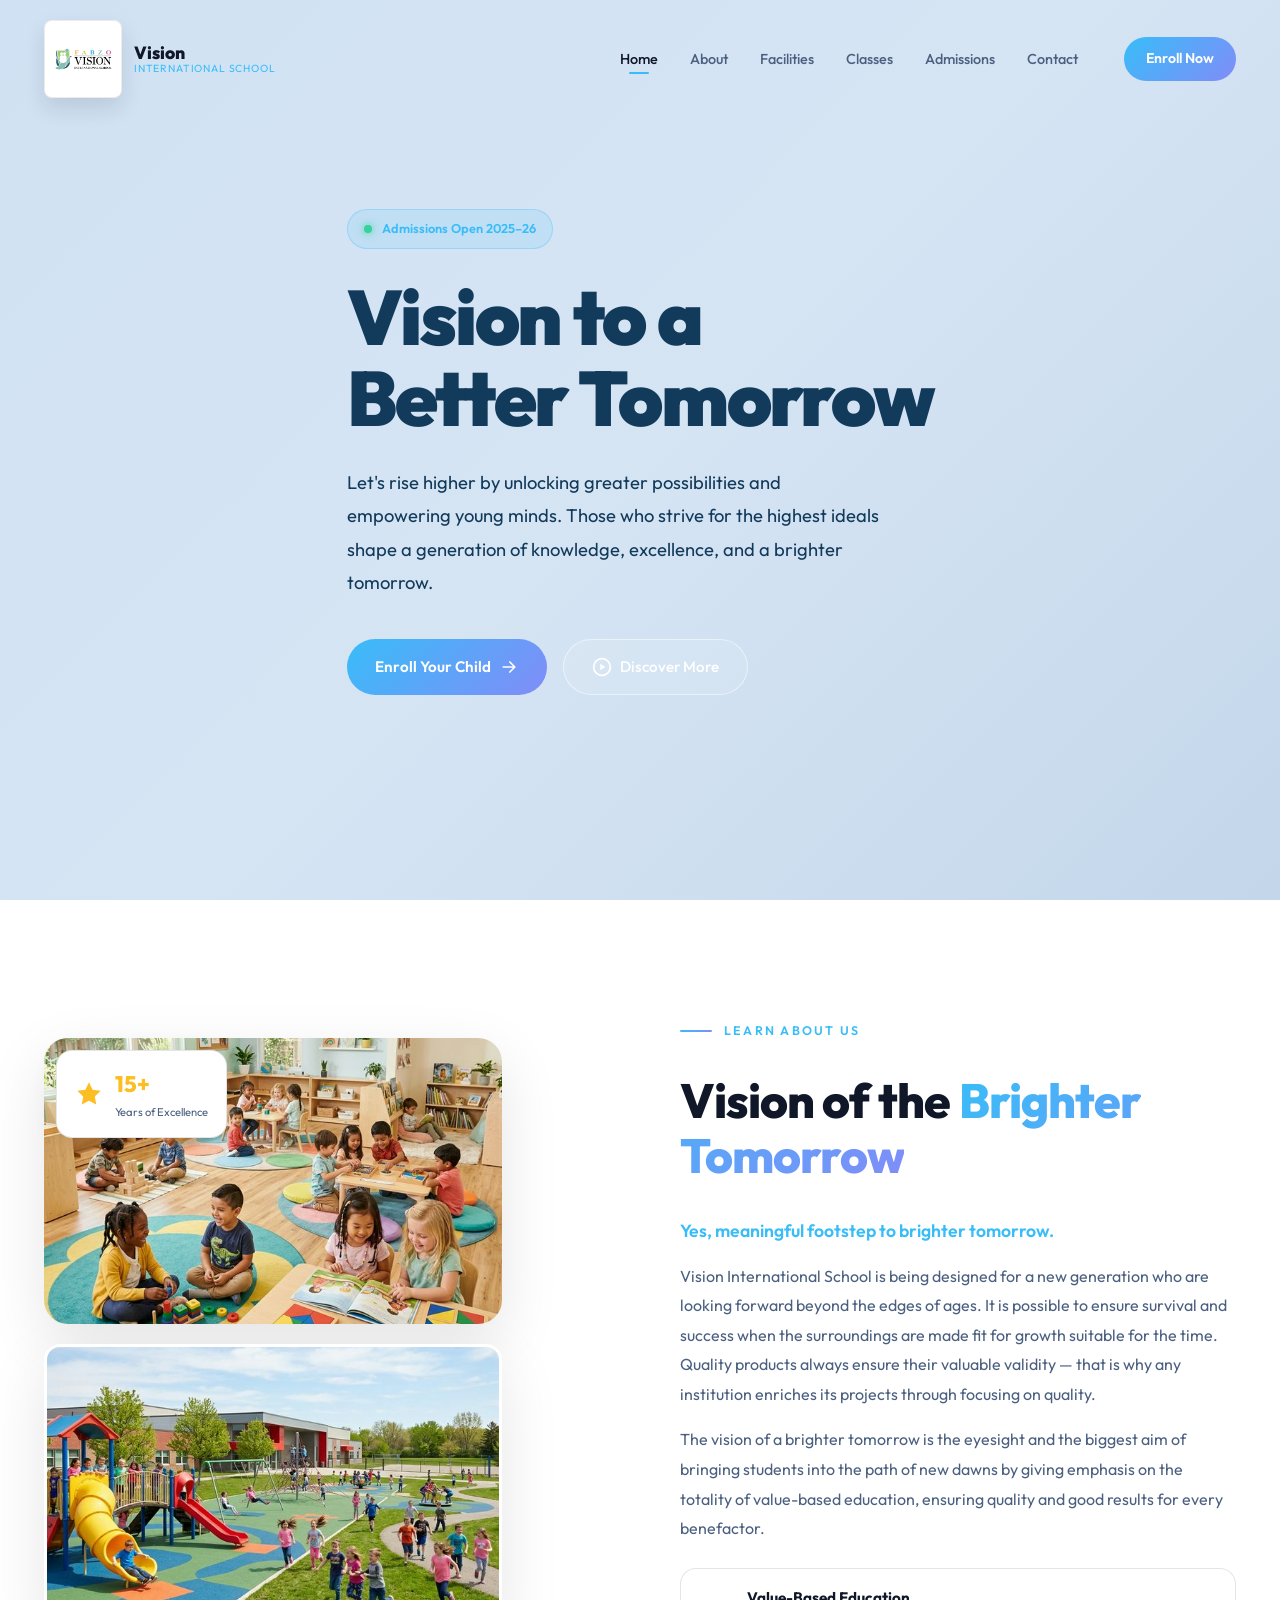
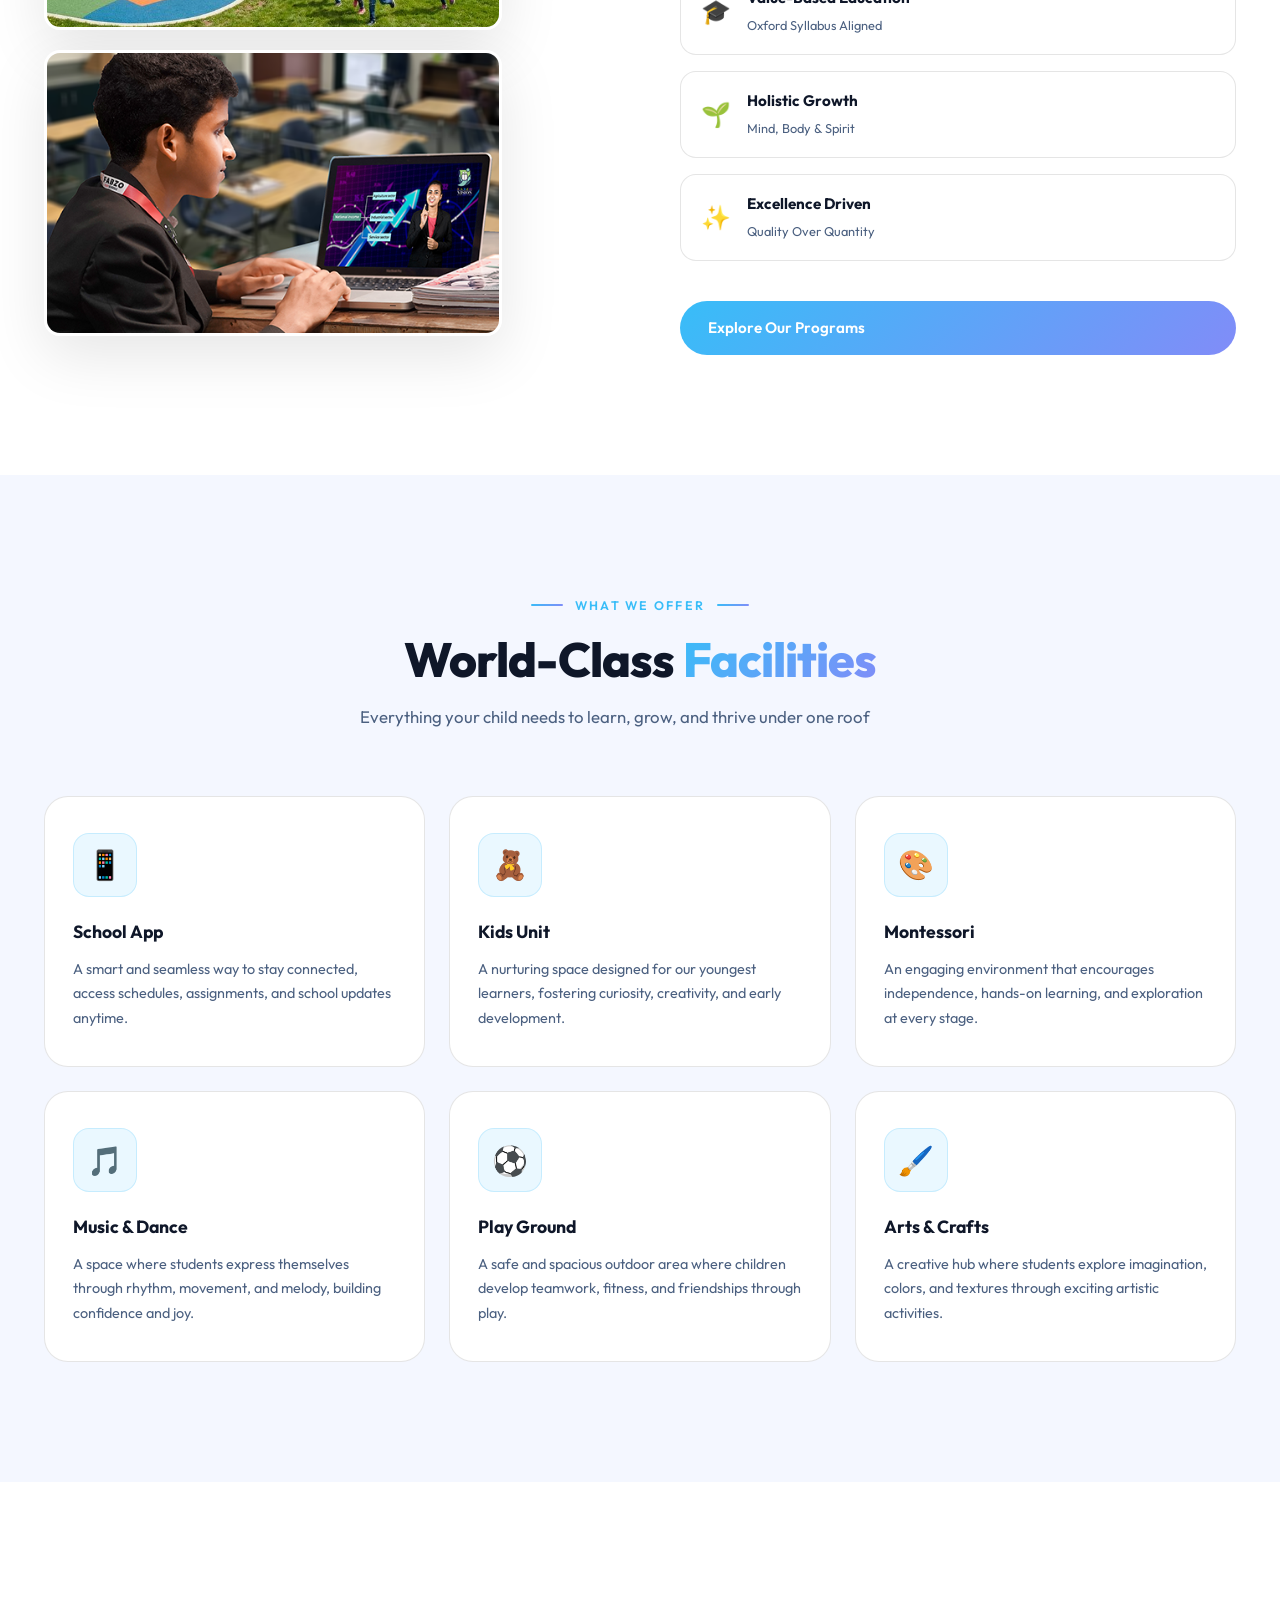
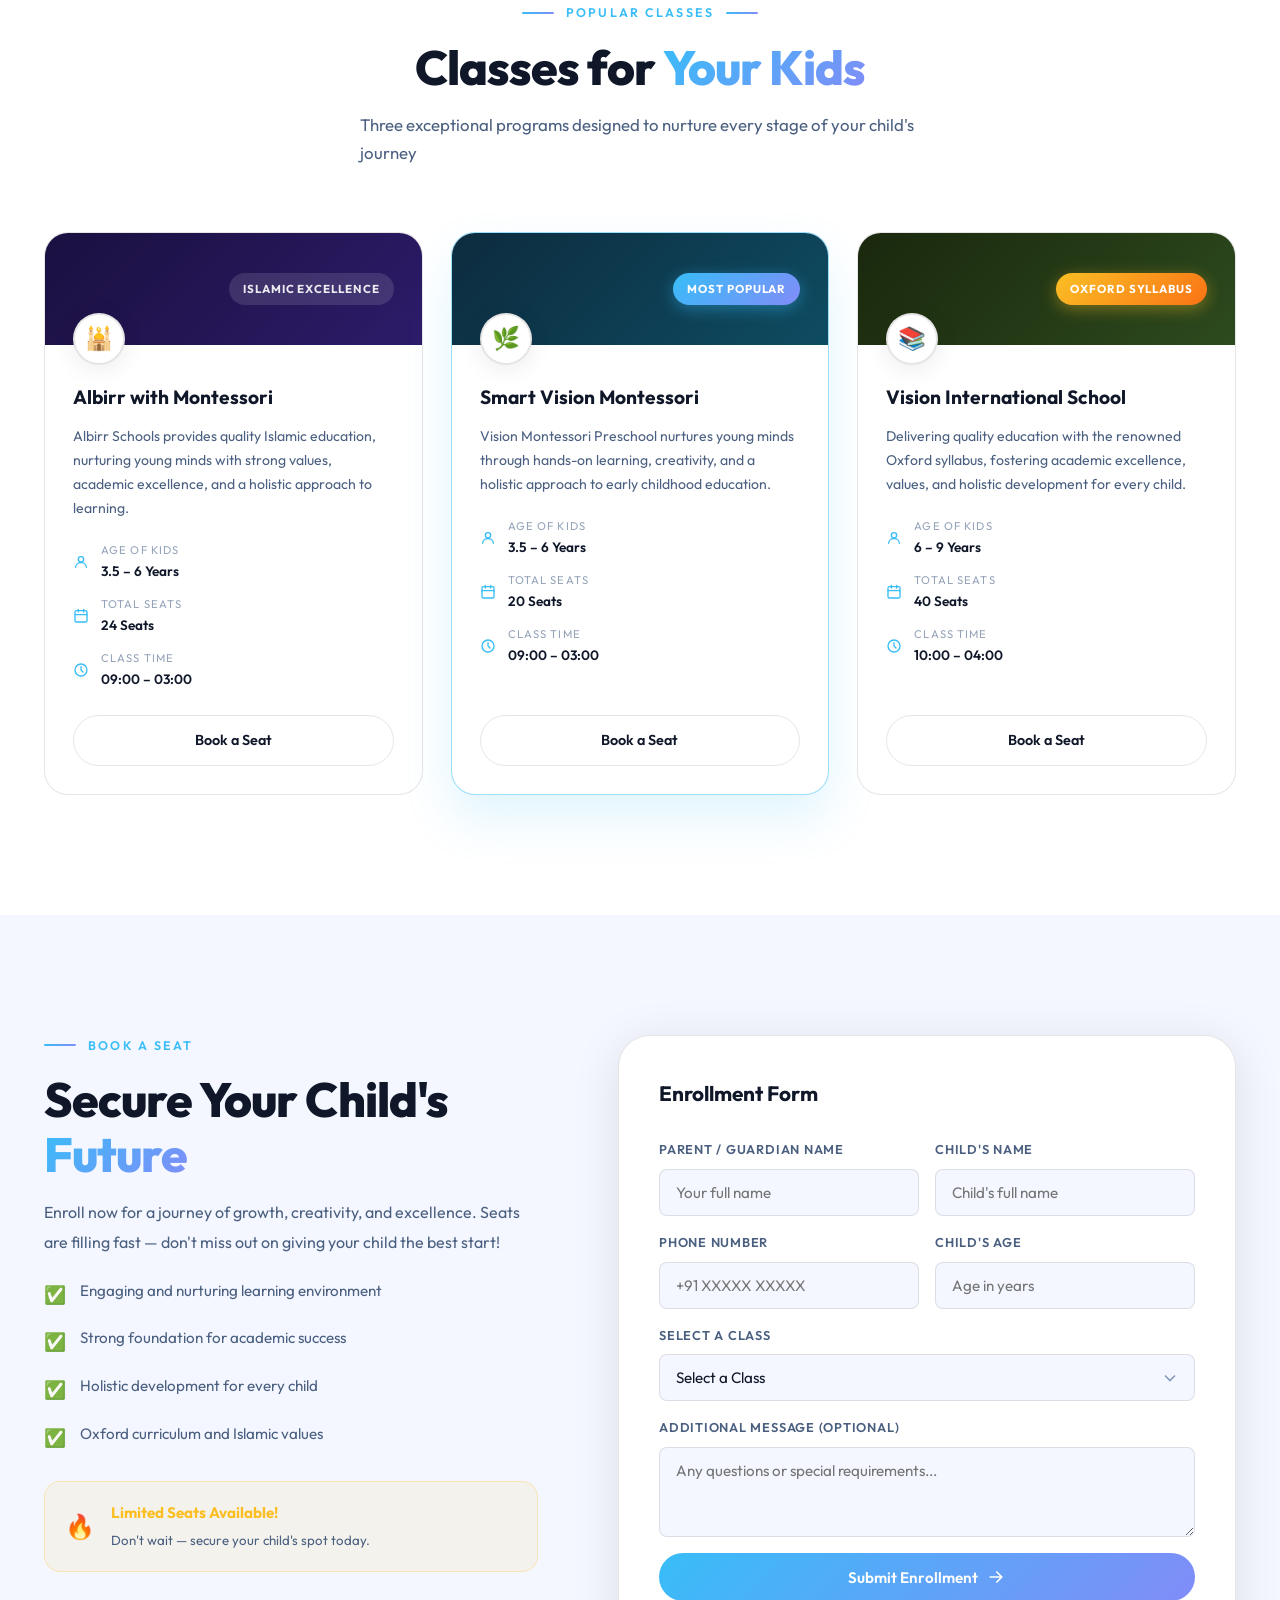
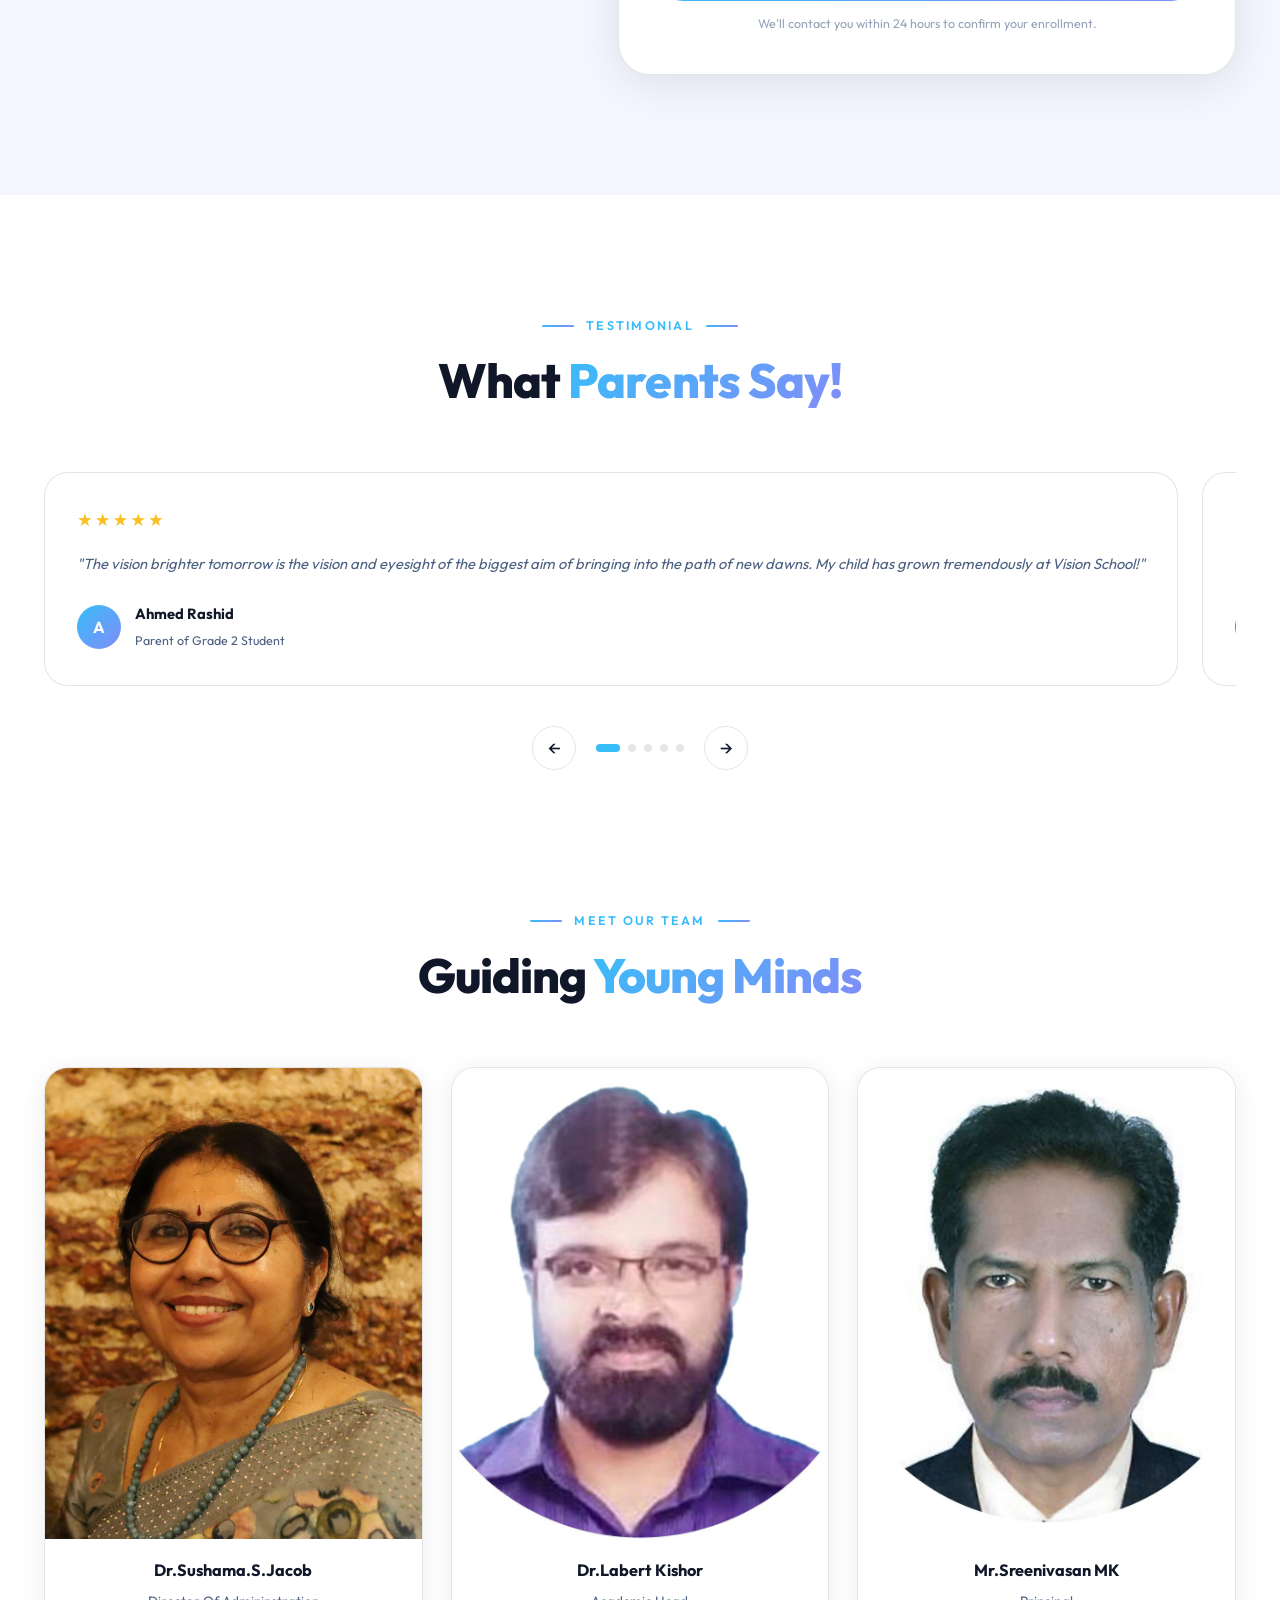
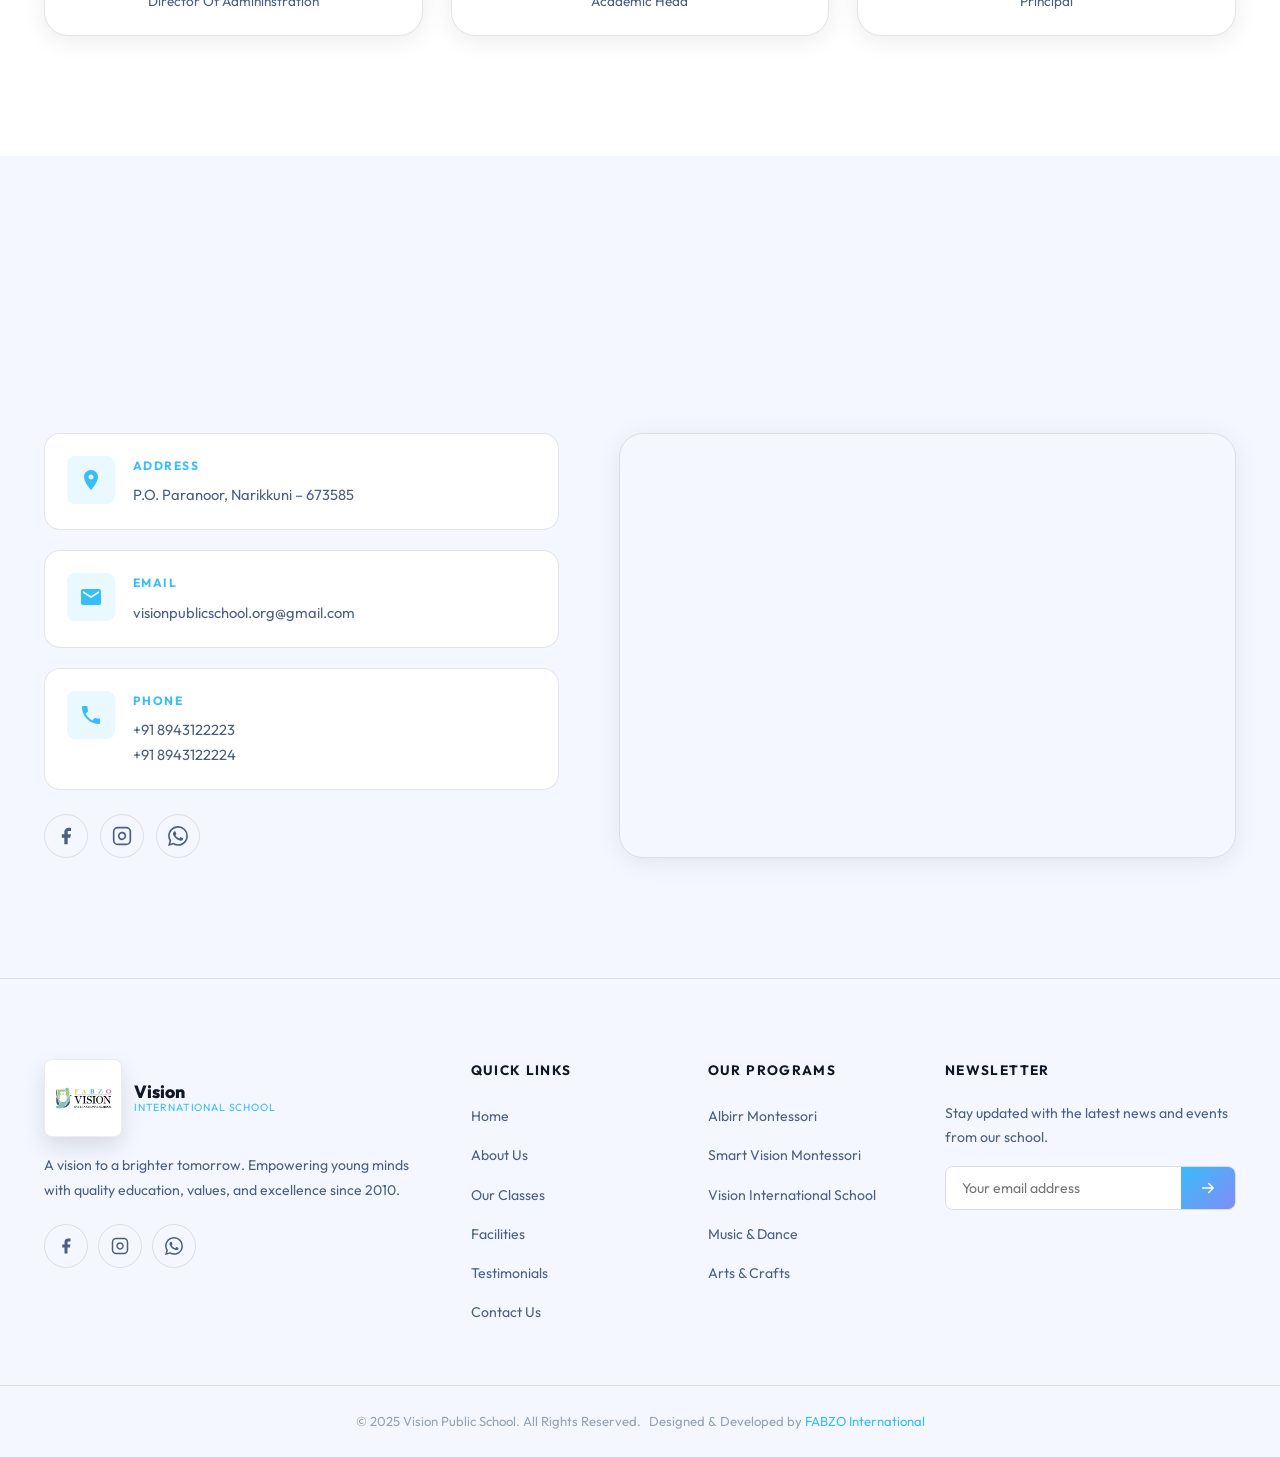
==== commit b114f79a: "updated design / fixed UI / added feature" ====
--- a/index.html
+++ b/index.html
@@ -46,7 +46,7 @@
   <!-- ======== HERO ======== -->
   <section id="home" class="hero">
     <div class="hero-bg">
-      <video class="hero-video" autoplay muted loop playsinline preload="metadata" poster="images/hero.png">
+      <video class="hero-video" autoplay muted loop playsinline preload="auto">
         <source src="images/hero-video.mp4" type="video/mp4" />
       </video>
       <div class="hero-overlay"></div>
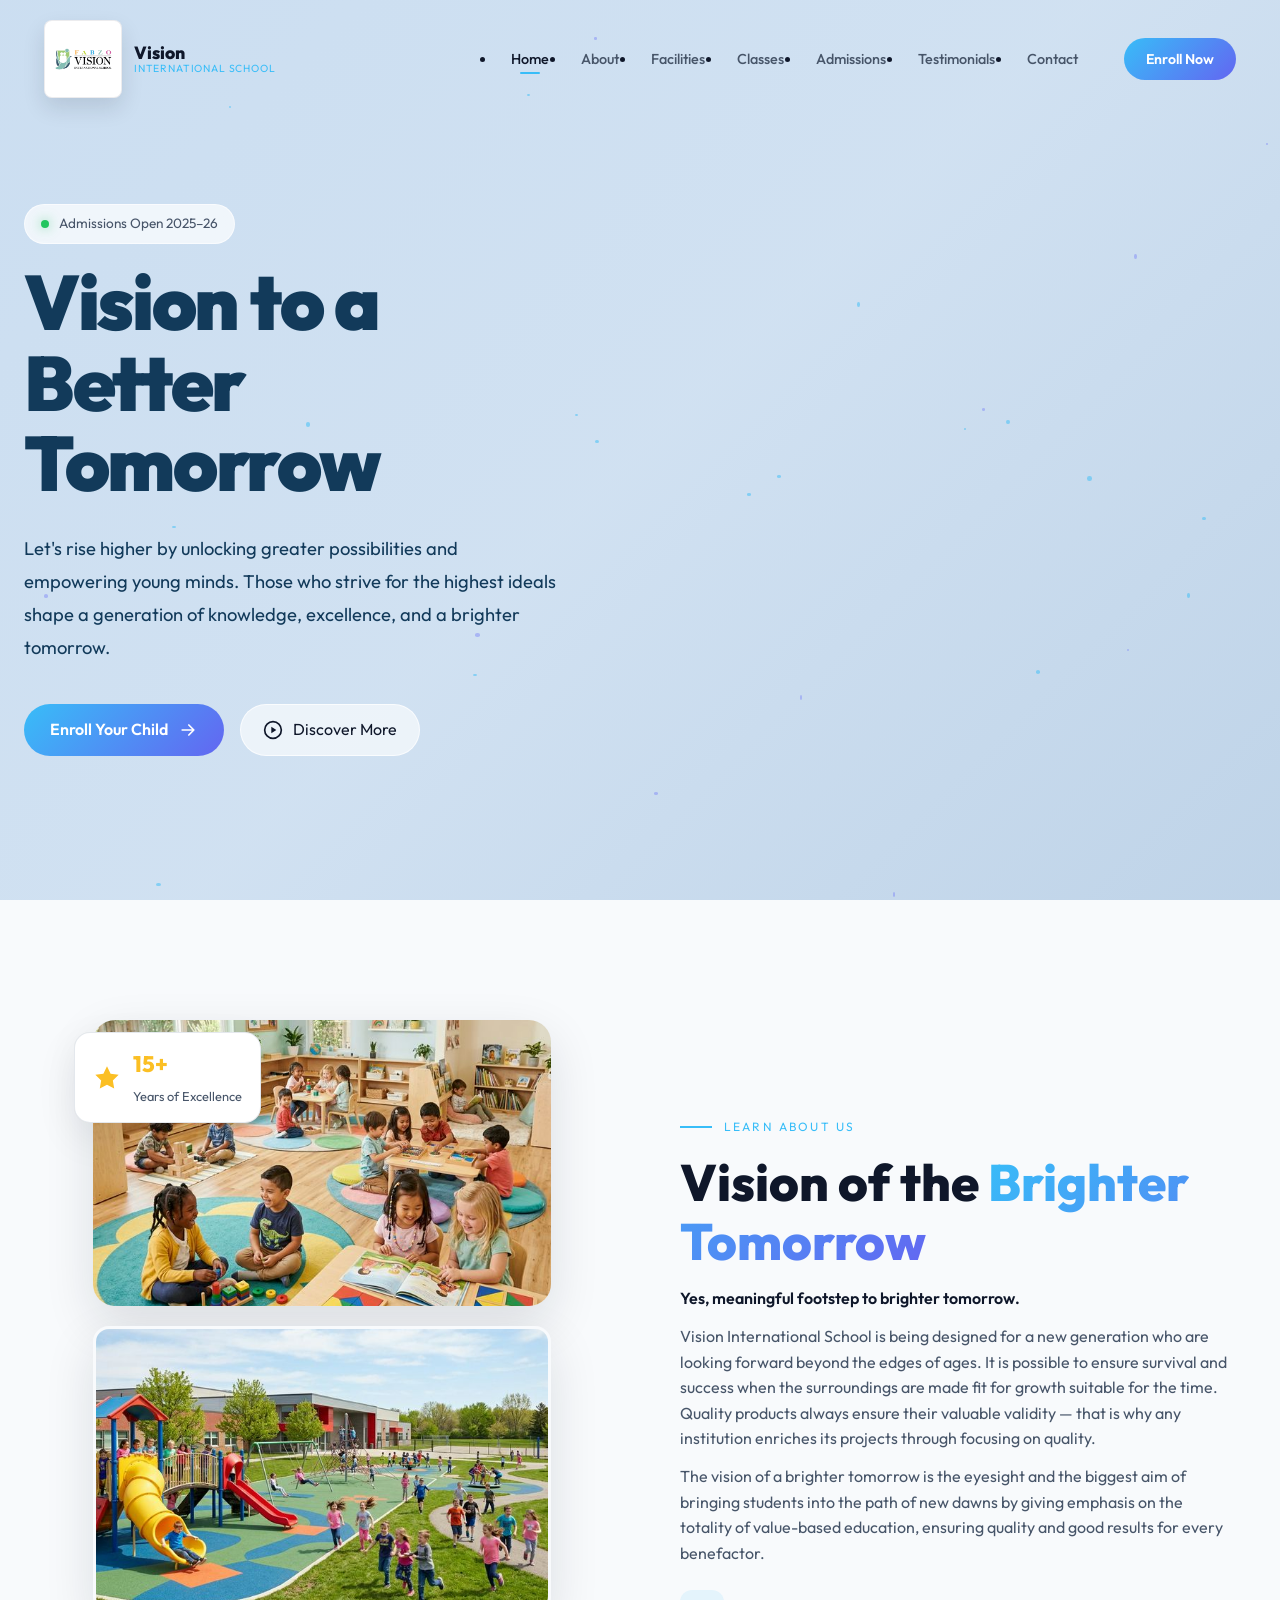
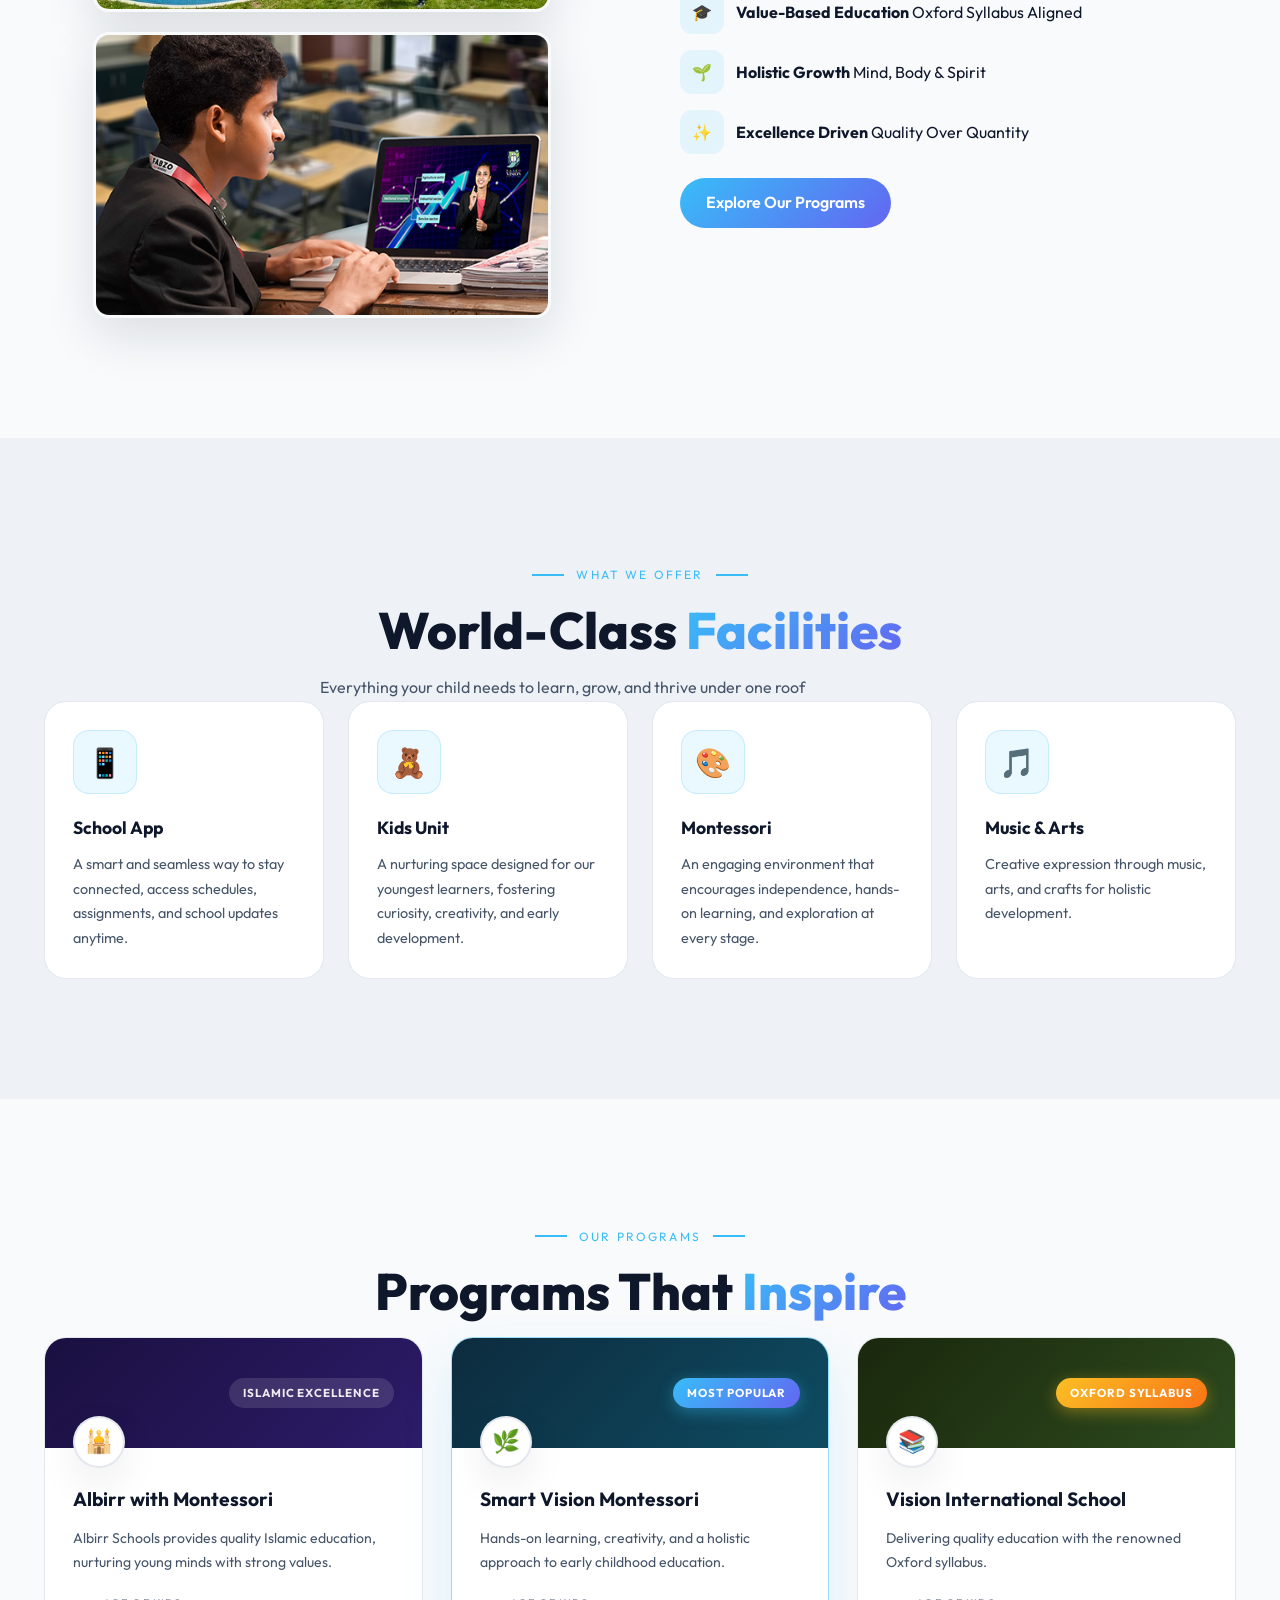
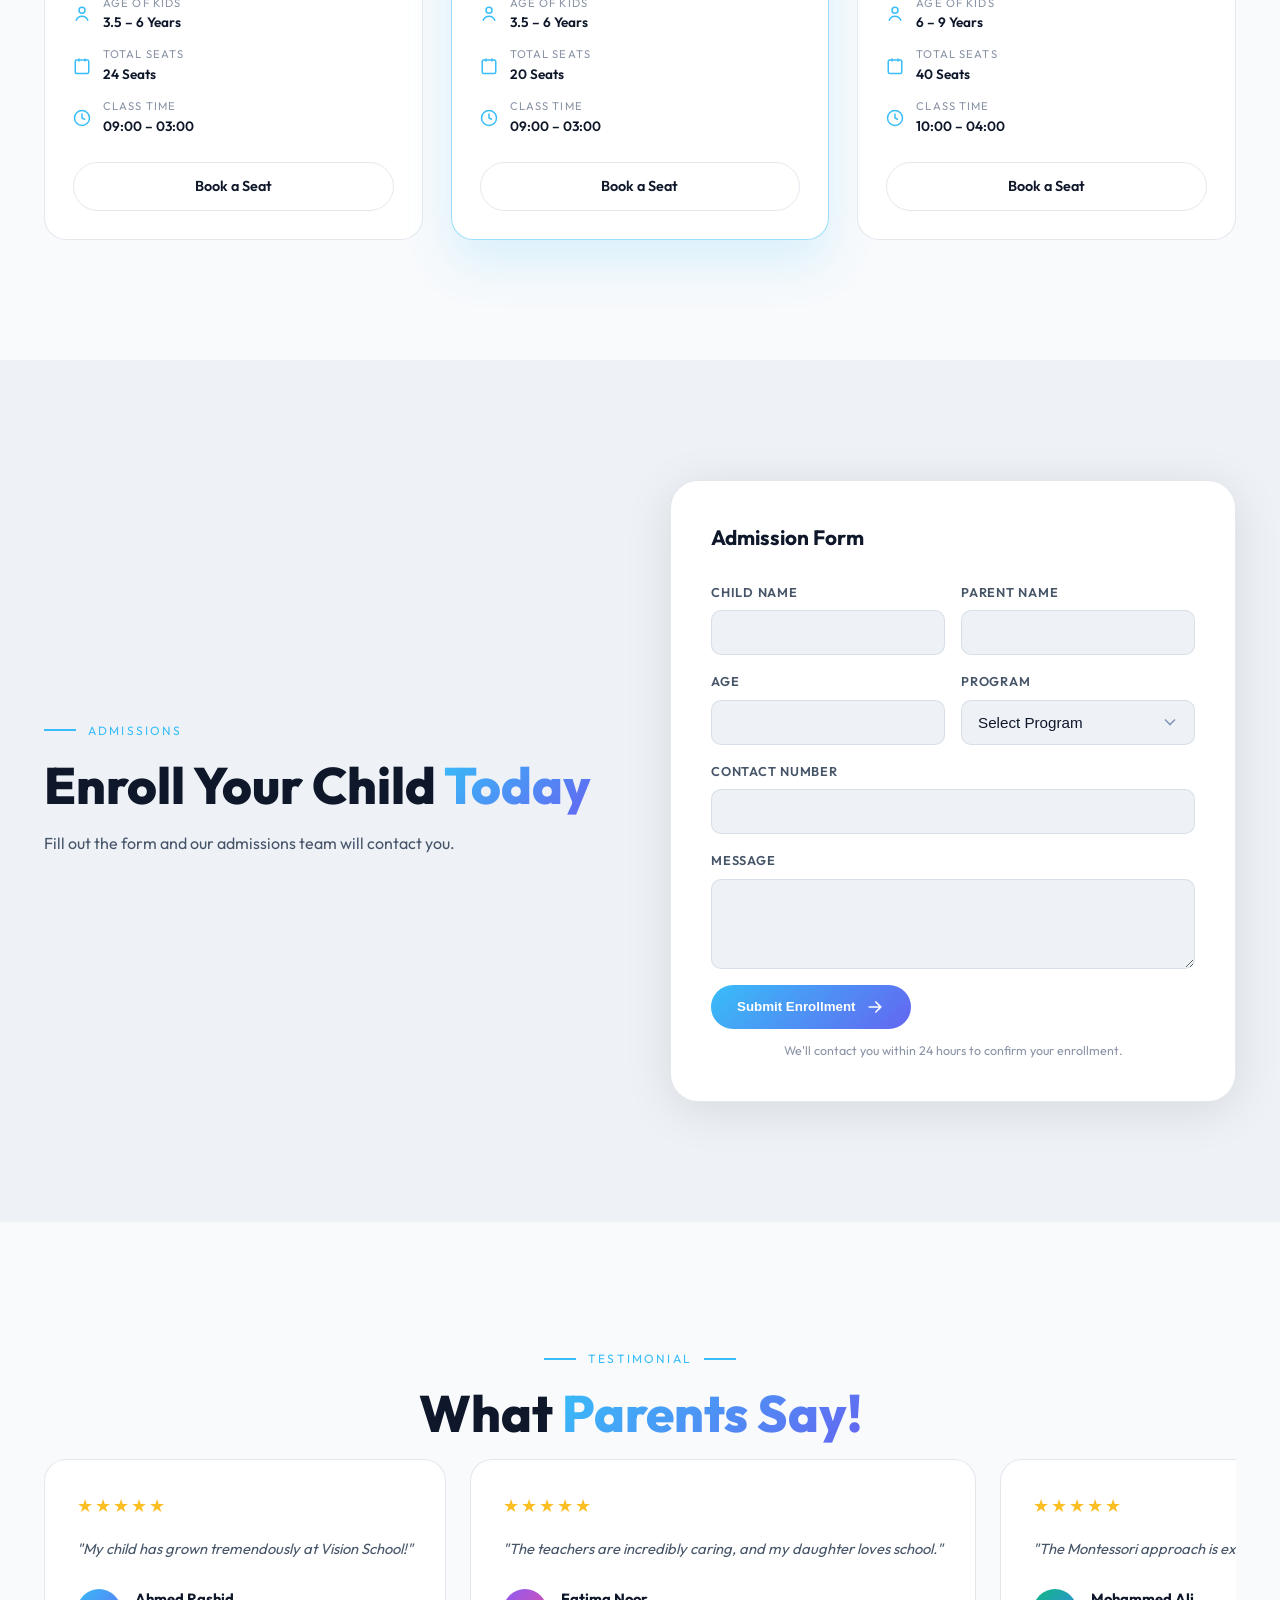
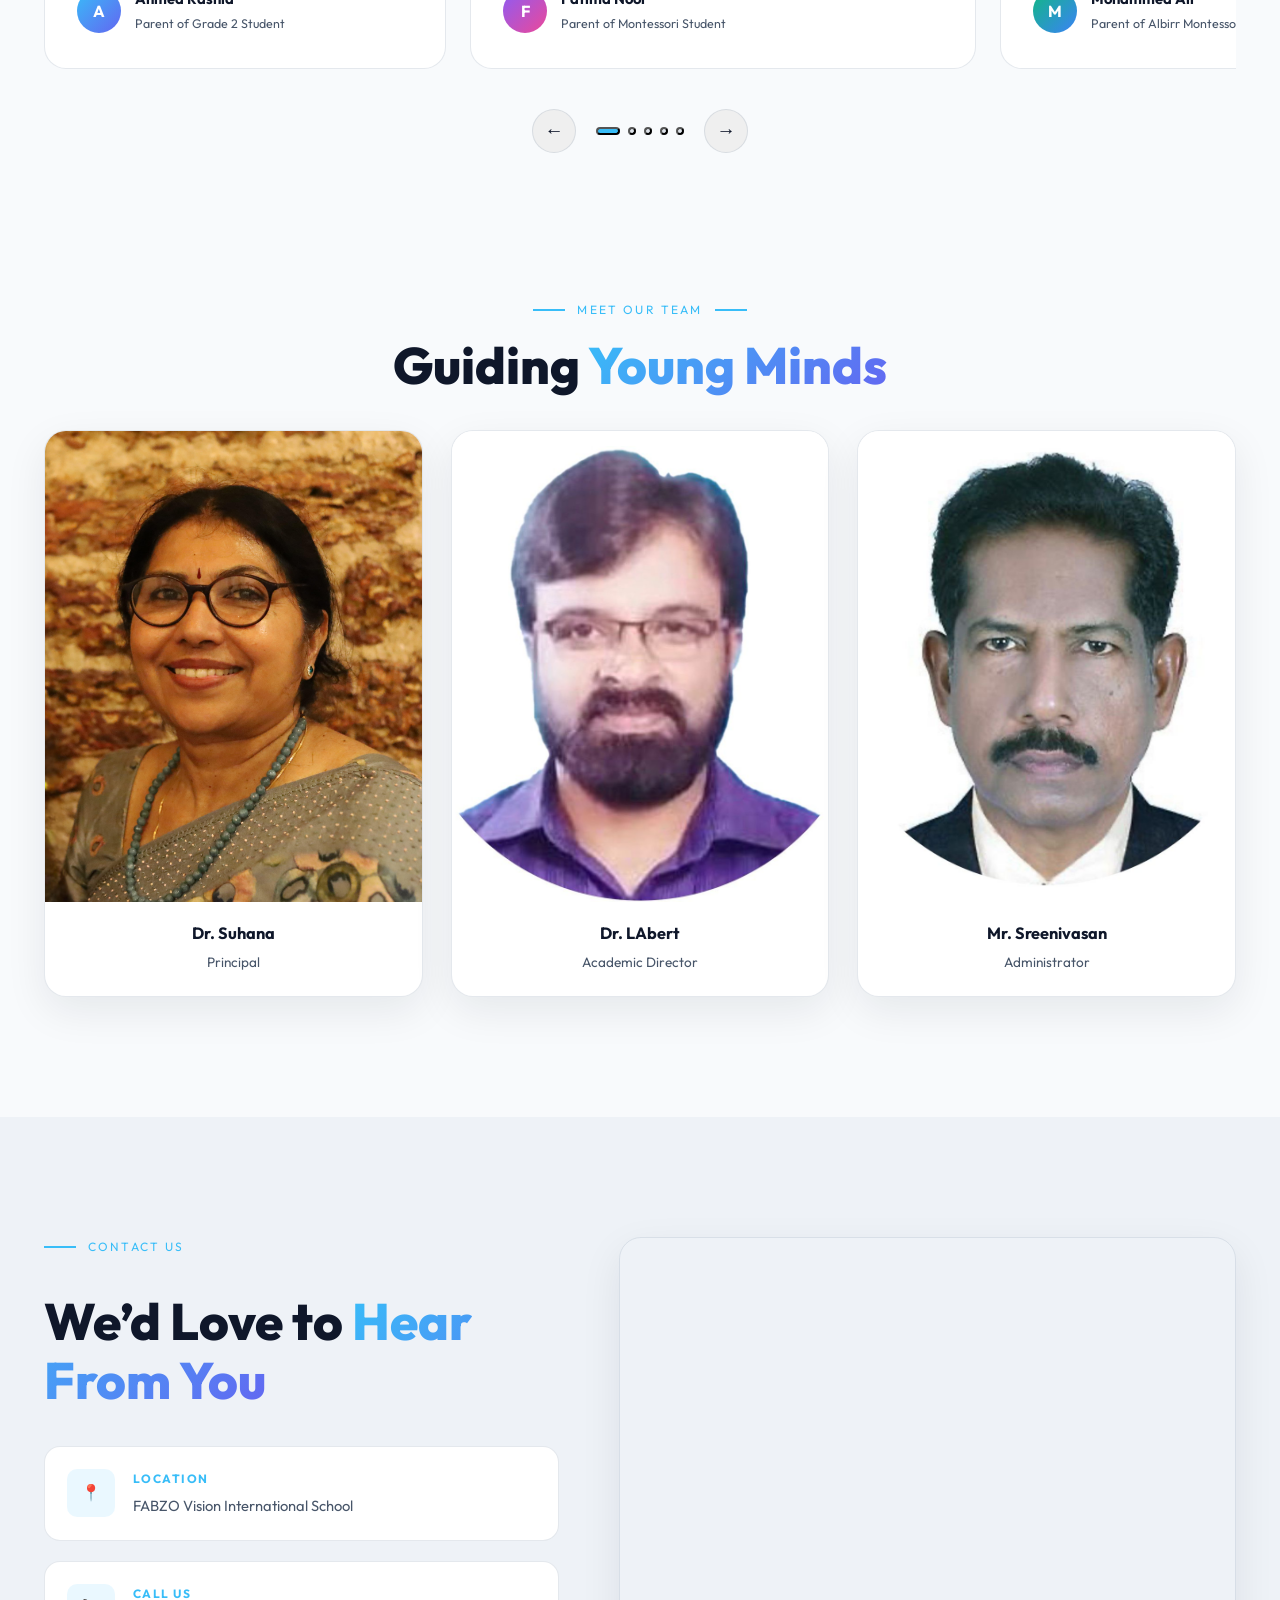
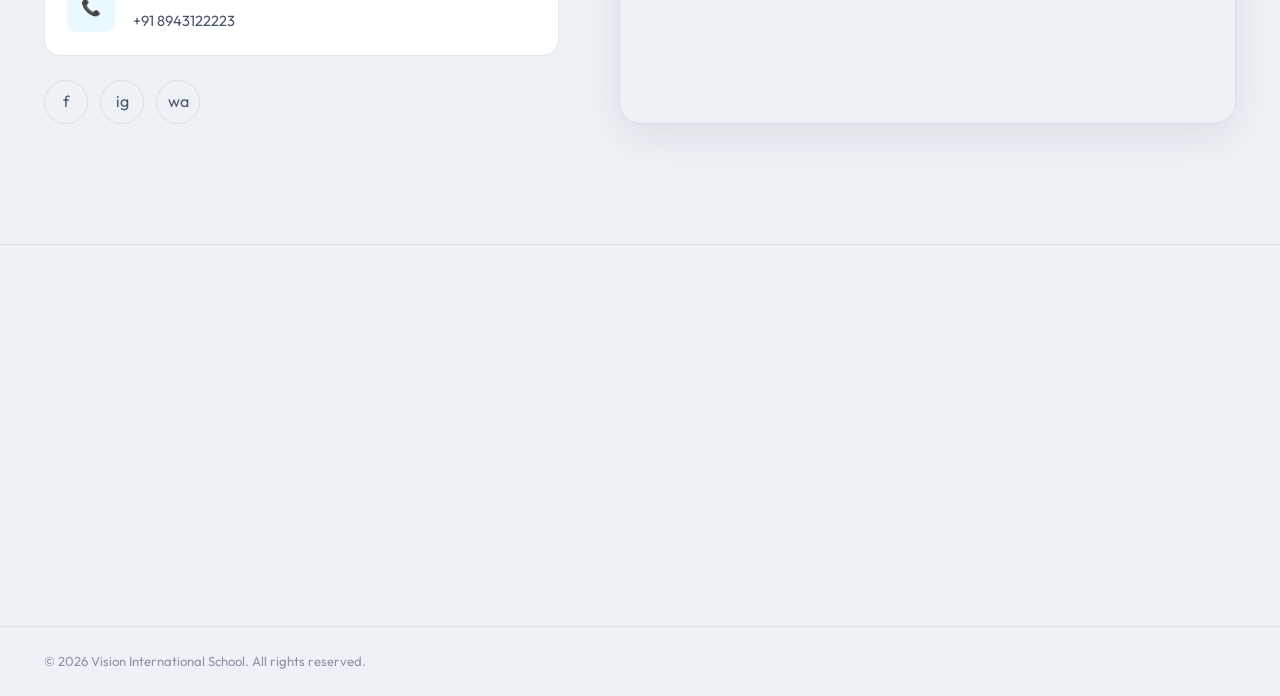
==== commit e0fe415d: "edited" ====
--- a/index.html
+++ b/index.html
@@ -32,6 +32,7 @@
         <li><a href="#facilities" class="nav-link">Facilities</a></li>
         <li><a href="#classes" class="nav-link">Classes</a></li>
         <li><a href="#book" class="nav-link">Admissions</a></li>
+        <li><a href="#testimonials" class="nav-link">Testimonials</a></li>
         <li><a href="#contact" class="nav-link">Contact</a></li>
       </ul>
 
@@ -84,7 +85,6 @@
         </a>
       </div>
     </div>
-
   </section>
 
   <!-- ======== ABOUT ======== -->
@@ -174,46 +174,24 @@
 
       <div class="facilities-grid">
         <div class="facility-card" data-aos="fade-up" data-delay="0">
-          <div class="facility-icon-wrap">
-            <div class="facility-icon">📱</div>
-          </div>
+          <div class="facility-icon-wrap"><div class="facility-icon">📱</div></div>
           <h3>School App</h3>
           <p>A smart and seamless way to stay connected, access schedules, assignments, and school updates anytime.</p>
         </div>
         <div class="facility-card" data-aos="fade-up" data-delay="100">
-          <div class="facility-icon-wrap">
-            <div class="facility-icon">🧸</div>
-          </div>
+          <div class="facility-icon-wrap"><div class="facility-icon">🧸</div></div>
           <h3>Kids Unit</h3>
           <p>A nurturing space designed for our youngest learners, fostering curiosity, creativity, and early development.</p>
         </div>
         <div class="facility-card" data-aos="fade-up" data-delay="200">
-          <div class="facility-icon-wrap">
-            <div class="facility-icon">🎨</div>
-          </div>
+          <div class="facility-icon-wrap"><div class="facility-icon">🎨</div></div>
           <h3>Montessori</h3>
           <p>An engaging environment that encourages independence, hands-on learning, and exploration at every stage.</p>
         </div>
         <div class="facility-card" data-aos="fade-up" data-delay="300">
-          <div class="facility-icon-wrap">
-            <div class="facility-icon">🎵</div>
-          </div>
-          <h3>Music & Dance</h3>
-          <p>A space where students express themselves through rhythm, movement, and melody, building confidence and joy.</p>
-        </div>
-        <div class="facility-card" data-aos="fade-up" data-delay="400">
-          <div class="facility-icon-wrap">
-            <div class="facility-icon">⚽</div>
-          </div>
-          <h3>Play Ground</h3>
-          <p>A safe and spacious outdoor area where children develop teamwork, fitness, and friendships through play.</p>
-        </div>
-        <div class="facility-card" data-aos="fade-up" data-delay="500">
-          <div class="facility-icon-wrap">
-            <div class="facility-icon">🖌️</div>
-          </div>
-          <h3>Arts & Crafts</h3>
-          <p>A creative hub where students explore imagination, colors, and textures through exciting artistic activities.</p>
+          <div class="facility-icon-wrap"><div class="facility-icon">🎵</div></div>
+          <h3>Music & Arts</h3>
+          <p>Creative expression through music, arts, and crafts for holistic development.</p>
         </div>
       </div>
     </div>
@@ -225,89 +203,112 @@
       <div class="section-header" data-aos="fade-up">
         <div class="section-eyebrow center">
           <span class="eyebrow-line"></span>
-          <span>Popular Classes</span>
-          <span class="eyebrow-line"></span>
-        </div>
-        <h2 class="section-title text-center">Classes for <span class="gradient-text">Your Kids</span></h2>
-        <p class="section-subtitle">Three exceptional programs designed to nurture every stage of your child's journey</p>
+          <span>Our Programs</span>
+          <span class="eyebrow-line"></span>
+        </div>
+        <h2 class="section-title text-center">Programs That <span class="gradient-text">Inspire</span></h2>
       </div>
 
       <div class="classes-grid">
-        <!-- Card 1 -->
         <div class="class-card" data-aos="fade-up" data-delay="0">
           <div class="class-card-top albirr">
-            <div class="class-badge">Islamic Excellence</div>
+            <span class="class-badge">Islamic Excellence</span>
             <div class="class-icon">🕌</div>
           </div>
           <div class="class-card-body">
             <h3>Albirr with Montessori</h3>
-            <p>Albirr Schools provides quality Islamic education, nurturing young minds with strong values, academic excellence, and a holistic approach to learning.</p>
+            <p>Albirr Schools provides quality Islamic education, nurturing young minds with strong values.</p>
             <div class="class-meta">
               <div class="meta-item">
-                <svg width="16" height="16" viewBox="0 0 24 24" fill="none"><circle cx="12" cy="8" r="4" stroke="currentColor" stroke-width="2"/><path d="M4 20c0-4 3.58-7 8-7s8 3 8 7" stroke="currentColor" stroke-width="2" stroke-linecap="round"/></svg>
-                <div><span class="meta-label">Age of Kids</span><span class="meta-val">3.5 – 6 Years</span></div>
-              </div>
-              <div class="meta-item">
-                <svg width="16" height="16" viewBox="0 0 24 24" fill="none"><rect x="3" y="4" width="18" height="17" rx="2" stroke="currentColor" stroke-width="2"/><path d="M8 2v4M16 2v4M3 10h18" stroke="currentColor" stroke-width="2" stroke-linecap="round"/></svg>
-                <div><span class="meta-label">Total Seats</span><span class="meta-val">24 Seats</span></div>
-              </div>
-              <div class="meta-item">
-                <svg width="16" height="16" viewBox="0 0 24 24" fill="none"><circle cx="12" cy="12" r="9" stroke="currentColor" stroke-width="2"/><path d="M12 7v5l3 3" stroke="currentColor" stroke-width="2" stroke-linecap="round"/></svg>
-                <div><span class="meta-label">Class Time</span><span class="meta-val">09:00 – 03:00</span></div>
+                <svg width="18" height="18" viewBox="0 0 24 24" fill="none"><circle cx="12" cy="7" r="4" stroke="currentColor" stroke-width="2"/><path d="M4 21c1.5-4 5-6 8-6s6.5 2 8 6" stroke="currentColor" stroke-width="2"/></svg>
+                <div>
+                  <span class="meta-label">Age of Kids</span>
+                  <span class="meta-val">3.5 – 6 Years</span>
+                </div>
+              </div>
+              <div class="meta-item">
+                <svg width="18" height="18" viewBox="0 0 24 24" fill="none"><rect x="3" y="4" width="18" height="18" rx="2" stroke="currentColor" stroke-width="2"/><path d="M8 2v4M16 2v4" stroke="currentColor" stroke-width="2"/></svg>
+                <div>
+                  <span class="meta-label">Total Seats</span>
+                  <span class="meta-val">24 Seats</span>
+                </div>
+              </div>
+              <div class="meta-item">
+                <svg width="18" height="18" viewBox="0 0 24 24" fill="none"><circle cx="12" cy="12" r="10" stroke="currentColor" stroke-width="2"/><path d="M12 6v6l4 2" stroke="currentColor" stroke-width="2"/></svg>
+                <div>
+                  <span class="meta-label">Class Time</span>
+                  <span class="meta-val">09:00 – 03:00</span>
+                </div>
               </div>
             </div>
             <a href="#book" class="class-btn">Book a Seat</a>
           </div>
         </div>
 
-        <!-- Card 2 -->
         <div class="class-card featured" data-aos="fade-up" data-delay="150">
           <div class="class-card-top vision-montessori">
-            <div class="class-badge popular">Most Popular</div>
+            <span class="class-badge popular">Most Popular</span>
             <div class="class-icon">🌿</div>
           </div>
           <div class="class-card-body">
             <h3>Smart Vision Montessori</h3>
-            <p>Vision Montessori Preschool nurtures young minds through hands-on learning, creativity, and a holistic approach to early childhood education.</p>
+            <p>Hands-on learning, creativity, and a holistic approach to early childhood education.</p>
             <div class="class-meta">
               <div class="meta-item">
-                <svg width="16" height="16" viewBox="0 0 24 24" fill="none"><circle cx="12" cy="8" r="4" stroke="currentColor" stroke-width="2"/><path d="M4 20c0-4 3.58-7 8-7s8 3 8 7" stroke="currentColor" stroke-width="2" stroke-linecap="round"/></svg>
-                <div><span class="meta-label">Age of Kids</span><span class="meta-val">3.5 – 6 Years</span></div>
-              </div>
-              <div class="meta-item">
-                <svg width="16" height="16" viewBox="0 0 24 24" fill="none"><rect x="3" y="4" width="18" height="17" rx="2" stroke="currentColor" stroke-width="2"/><path d="M8 2v4M16 2v4M3 10h18" stroke="currentColor" stroke-width="2" stroke-linecap="round"/></svg>
-                <div><span class="meta-label">Total Seats</span><span class="meta-val">20 Seats</span></div>
-              </div>
-              <div class="meta-item">
-                <svg width="16" height="16" viewBox="0 0 24 24" fill="none"><circle cx="12" cy="12" r="9" stroke="currentColor" stroke-width="2"/><path d="M12 7v5l3 3" stroke="currentColor" stroke-width="2" stroke-linecap="round"/></svg>
-                <div><span class="meta-label">Class Time</span><span class="meta-val">09:00 – 03:00</span></div>
+                <svg width="18" height="18" viewBox="0 0 24 24" fill="none"><circle cx="12" cy="7" r="4" stroke="currentColor" stroke-width="2"/><path d="M4 21c1.5-4 5-6 8-6s6.5 2 8 6" stroke="currentColor" stroke-width="2"/></svg>
+                <div>
+                  <span class="meta-label">Age of Kids</span>
+                  <span class="meta-val">3.5 – 6 Years</span>
+                </div>
+              </div>
+              <div class="meta-item">
+                <svg width="18" height="18" viewBox="0 0 24 24" fill="none"><rect x="3" y="4" width="18" height="18" rx="2" stroke="currentColor" stroke-width="2"/><path d="M8 2v4M16 2v4" stroke="currentColor" stroke-width="2"/></svg>
+                <div>
+                  <span class="meta-label">Total Seats</span>
+                  <span class="meta-val">20 Seats</span>
+                </div>
+              </div>
+              <div class="meta-item">
+                <svg width="18" height="18" viewBox="0 0 24 24" fill="none"><circle cx="12" cy="12" r="10" stroke="currentColor" stroke-width="2"/><path d="M12 6v6l4 2" stroke="currentColor" stroke-width="2"/></svg>
+                <div>
+                  <span class="meta-label">Class Time</span>
+                  <span class="meta-val">09:00 – 03:00</span>
+                </div>
               </div>
             </div>
             <a href="#book" class="class-btn featured-btn">Book a Seat</a>
           </div>
         </div>
 
-        <!-- Card 3 -->
         <div class="class-card" data-aos="fade-up" data-delay="300">
           <div class="class-card-top vision-school">
-            <div class="class-badge oxford">Oxford Syllabus</div>
+            <span class="class-badge oxford">Oxford Syllabus</span>
             <div class="class-icon">📚</div>
           </div>
           <div class="class-card-body">
             <h3>Vision International School</h3>
-            <p>Delivering quality education with the renowned Oxford syllabus, fostering academic excellence, values, and holistic development for every child.</p>
+            <p>Delivering quality education with the renowned Oxford syllabus.</p>
             <div class="class-meta">
               <div class="meta-item">
-                <svg width="16" height="16" viewBox="0 0 24 24" fill="none"><circle cx="12" cy="8" r="4" stroke="currentColor" stroke-width="2"/><path d="M4 20c0-4 3.58-7 8-7s8 3 8 7" stroke="currentColor" stroke-width="2" stroke-linecap="round"/></svg>
-                <div><span class="meta-label">Age of Kids</span><span class="meta-val">6 – 9 Years</span></div>
-              </div>
-              <div class="meta-item">
-                <svg width="16" height="16" viewBox="0 0 24 24" fill="none"><rect x="3" y="4" width="18" height="17" rx="2" stroke="currentColor" stroke-width="2"/><path d="M8 2v4M16 2v4M3 10h18" stroke="currentColor" stroke-width="2" stroke-linecap="round"/></svg>
-                <div><span class="meta-label">Total Seats</span><span class="meta-val">40 Seats</span></div>
-              </div>
-              <div class="meta-item">
-                <svg width="16" height="16" viewBox="0 0 24 24" fill="none"><circle cx="12" cy="12" r="9" stroke="currentColor" stroke-width="2"/><path d="M12 7v5l3 3" stroke="currentColor" stroke-width="2" stroke-linecap="round"/></svg>
-                <div><span class="meta-label">Class Time</span><span class="meta-val">10:00 – 04:00</span></div>
+                <svg width="18" height="18" viewBox="0 0 24 24" fill="none"><circle cx="12" cy="7" r="4" stroke="currentColor" stroke-width="2"/><path d="M4 21c1.5-4 5-6 8-6s6.5 2 8 6" stroke="currentColor" stroke-width="2"/></svg>
+                <div>
+                  <span class="meta-label">Age of Kids</span>
+                  <span class="meta-val">6 – 9 Years</span>
+                </div>
+              </div>
+              <div class="meta-item">
+                <svg width="18" height="18" viewBox="0 0 24 24" fill="none"><rect x="3" y="4" width="18" height="18" rx="2" stroke="currentColor" stroke-width="2"/><path d="M8 2v4M16 2v4" stroke="currentColor" stroke-width="2"/></svg>
+                <div>
+                  <span class="meta-label">Total Seats</span>
+                  <span class="meta-val">40 Seats</span>
+                </div>
+              </div>
+              <div class="meta-item">
+                <svg width="18" height="18" viewBox="0 0 24 24" fill="none"><circle cx="12" cy="12" r="10" stroke="currentColor" stroke-width="2"/><path d="M12 6v6l4 2" stroke="currentColor" stroke-width="2"/></svg>
+                <div>
+                  <span class="meta-label">Class Time</span>
+                  <span class="meta-val">10:00 – 04:00</span>
+                </div>
               </div>
             </div>
             <a href="#book" class="class-btn">Book a Seat</a>
@@ -317,84 +318,56 @@
     </div>
   </section>
 
-  <!-- ======== BOOKING ======== -->
+  <!-- ======== BOOK ======== -->
   <section id="book" class="book section section-dark">
     <div class="container">
       <div class="book-grid">
         <div class="book-content" data-aos="fade-right">
           <div class="section-eyebrow">
             <span class="eyebrow-line"></span>
-            <span>Book A Seat</span>
-          </div>
-          <h2 class="section-title">Secure Your Child's <span class="gradient-text">Future</span></h2>
-          <p class="about-body">
-            Enroll now for a journey of growth, creativity, and excellence.
-            Seats are filling fast — don't miss out on giving your child the best start!
-          </p>
-          <ul class="book-reasons">
-            <li>
-              <span class="reason-icon">✅</span>
-              <span>Engaging and nurturing learning environment</span>
-            </li>
-            <li>
-              <span class="reason-icon">✅</span>
-              <span>Strong foundation for academic success</span>
-            </li>
-            <li>
-              <span class="reason-icon">✅</span>
-              <span>Holistic development for every child</span>
-            </li>
-            <li>
-              <span class="reason-icon">✅</span>
-              <span>Oxford curriculum and Islamic values</span>
-            </li>
-          </ul>
-          <div class="urgency-bar">
-            <div class="urgency-icon">🔥</div>
-            <div>
-              <strong>Limited Seats Available!</strong>
-              <span>Don't wait — secure your child's spot today.</span>
-            </div>
-          </div>
+            <span>Admissions</span>
+          </div>
+          <h2 class="section-title">Enroll Your Child <span class="gradient-text">Today</span></h2>
+          <p class="about-body">Fill out the form and our admissions team will contact you.</p>
         </div>
 
         <div class="book-form-wrap" data-aos="fade-left">
           <form class="book-form" id="bookForm">
-            <h3 class="form-title">Enrollment Form</h3>
+            <h3 class="form-title">Admission Form</h3>
             <div class="form-row">
               <div class="form-group">
-                <label for="parentName">Parent / Guardian Name</label>
-                <input type="text" id="parentName" placeholder="Your full name" required />
+                <label>Child Name</label>
+                <input type="text" required />
               </div>
               <div class="form-group">
-                <label for="childName">Child's Name</label>
-                <input type="text" id="childName" placeholder="Child's full name" required />
+                <label>Parent Name</label>
+                <input type="text" required />
               </div>
             </div>
             <div class="form-row">
               <div class="form-group">
-                <label for="phone">Phone Number</label>
-                <input type="tel" id="phone" placeholder="+91 XXXXX XXXXX" required />
+                <label>Age</label>
+                <input type="number" required />
               </div>
               <div class="form-group">
-                <label for="childAge">Child's Age</label>
-                <input type="number" id="childAge" placeholder="Age in years" min="2" max="12" required />
+                <label>Program</label>
+                <select required>
+                  <option value="">Select Program</option>
+                  <option value="albirr">Albirr Montessori</option>
+                  <option value="montessori">Smart Vision Montessori</option>
+                  <option value="vision-school">Vision School</option>
+                </select>
               </div>
             </div>
             <div class="form-group">
-              <label for="classSelect">Select a Class</label>
-              <select id="classSelect" required>
-                <option value="" disabled selected>Select a Class</option>
-                <option value="albirr">Albirr Montessori</option>
-                <option value="vision-montessori">Vision Montessori</option>
-                <option value="vision-school">Vision School</option>
-              </select>
+              <label>Contact Number</label>
+              <input type="tel" required />
             </div>
             <div class="form-group">
-              <label for="message">Additional Message (Optional)</label>
-              <textarea id="message" rows="3" placeholder="Any questions or special requirements..."></textarea>
-            </div>
-            <button type="submit" class="btn-primary full-width" id="submitBtn">
+              <label>Message</label>
+              <textarea></textarea>
+            </div>
+            <button type="submit" id="submitBtn" class="btn-primary">
               <span>Submit Enrollment</span>
               <svg width="20" height="20" viewBox="0 0 24 24" fill="none">
                 <path d="M5 12H19M13 6L19 12L13 18" stroke="currentColor" stroke-width="2" stroke-linecap="round" stroke-linejoin="round"/>
@@ -421,10 +394,9 @@
 
       <div class="testimonials-track-wrap">
         <div class="testi-slider" id="testiSlider">
-
           <div class="testi-card">
             <div class="testi-stars">★★★★★</div>
-            <p class="testi-text">"The vision brighter tomorrow is the vision and eyesight of the biggest aim of bringing into the path of new dawns. My child has grown tremendously at Vision School!"</p>
+            <p class="testi-text">"My child has grown tremendously at Vision School!"</p>
             <div class="testi-author">
               <div class="testi-avatar">A</div>
               <div>
@@ -433,10 +405,9 @@
               </div>
             </div>
           </div>
-
           <div class="testi-card">
             <div class="testi-stars">★★★★★</div>
-            <p class="testi-text">"Vision International School has been a game-changer for our family. The teachers are incredibly caring, and my daughter absolutely loves going to school every day."</p>
+            <p class="testi-text">"The teachers are incredibly caring, and my daughter loves school."</p>
             <div class="testi-author">
               <div class="testi-avatar" style="background: linear-gradient(135deg, #8B5CF6, #EC4899)">F</div>
               <div>
@@ -445,10 +416,9 @@
               </div>
             </div>
           </div>
-
           <div class="testi-card">
             <div class="testi-stars">★★★★★</div>
-            <p class="testi-text">"The Montessori approach here is exceptional. My son has developed such independence and a love for learning that truly sets him apart. Highly recommend!"</p>
+            <p class="testi-text">"The Montessori approach is exceptional. Highly recommend!"</p>
             <div class="testi-author">
               <div class="testi-avatar" style="background: linear-gradient(135deg, #10B981, #3B82F6)">M</div>
               <div>
@@ -457,10 +427,9 @@
               </div>
             </div>
           </div>
-
           <div class="testi-card">
             <div class="testi-stars">★★★★★</div>
-            <p class="testi-text">"What a wonderful school! The value-based education combined with academic excellence is exactly what we were looking for. Our child is thriving here."</p>
+            <p class="testi-text">"Value-based education combined with excellence is perfect."</p>
             <div class="testi-author">
               <div class="testi-avatar" style="background: linear-gradient(135deg, #F59E0B, #EF4444)">S</div>
               <div>
@@ -469,10 +438,9 @@
               </div>
             </div>
           </div>
-
           <div class="testi-card">
             <div class="testi-stars">★★★★★</div>
-            <p class="testi-text">"The Arts & Crafts and Music programs at Vision School have truly brought out my child's creativity. She performs on stage now with so much confidence!"</p>
+            <p class="testi-text">"The Arts & Crafts program brought out my child's creativity."</p>
             <div class="testi-author">
               <div class="testi-avatar" style="background: linear-gradient(135deg, #06B6D4, #8B5CF6)">R</div>
               <div>
@@ -481,7 +449,6 @@
               </div>
             </div>
           </div>
-
         </div>
 
         <div class="testi-controls">
@@ -507,33 +474,16 @@
 
       <div class="team-grid">
         <div class="team-card" data-aos="fade-up" data-delay="0">
-          <div class="team-photo">
-            <img src="images/DR.suhana.jpeg" alt="Dr. Suhana" />
-          </div>
-          <div class="team-info">
-            <h3>Dr.Sushama.S.Jacob</h3>
-            <p>Director Of Admininstration</p>
-          </div>
-        </div>
-
+          <div class="team-photo"><img src="images/DR.suhana.jpeg" alt="Dr. Suhana" /></div>
+          <div class="team-info"><h3>Dr. Suhana</h3><p>Principal</p></div>
+        </div>
         <div class="team-card" data-aos="fade-up" data-delay="150">
-          <div class="team-photo">
-            <img src="images/DR.LAbert.jpeg" alt="Dr. LAbert" />
-          </div>
-          <div class="team-info">
-            <h3>Dr.Labert Kishor</h3>
-            <p>Academic Head</p>
-          </div>
-        </div>
-
+          <div class="team-photo"><img src="images/DR.LAbert.jpeg" alt="Dr. LAbert" /></div>
+          <div class="team-info"><h3>Dr. LAbert</h3><p>Academic Director</p></div>
+        </div>
         <div class="team-card" data-aos="fade-up" data-delay="300">
-          <div class="team-photo">
-            <img src="images/Mr.Sreenivasan.jpeg" alt="Mr. Sreenivasan" />
-          </div>
-          <div class="team-info">
-            <h3>Mr.Sreenivasan MK</h3>
-            <p>Principal</p>
-          </div>
+          <div class="team-photo"><img src="images/Mr.Sreenivasan.jpeg" alt="Mr. Sreenivasan" /></div>
+          <div class="team-info"><h3>Mr. Sreenivasan</h3><p>Administrator</p></div>
         </div>
       </div>
     </div>
@@ -542,56 +492,31 @@
   <!-- ======== CONTACT ======== -->
   <section id="contact" class="contact section section-dark">
     <div class="container">
-      <div class="section-header" data-aos="fade-up">
-        <div class="section-eyebrow center">
-          <span class="eyebrow-line"></span>
-          <span>Get In Touch</span>
-          <span class="eyebrow-line"></span>
-        </div>
-        <h2 class="section-title text-center">We'd Love to <span class="gradient-text">Hear From You</span></h2>
-      </div>
-
       <div class="contact-grid">
         <div class="contact-info" data-aos="fade-right">
+          <div class="section-eyebrow">
+            <span class="eyebrow-line"></span>
+            <span>Contact Us</span>
+          </div>
+          <h2 class="section-title">We’d Love to <span class="gradient-text">Hear From You</span></h2>
           <div class="contact-card">
-            <div class="contact-icon-wrap">
-              <svg width="24" height="24" viewBox="0 0 24 24" fill="none"><path d="M12 2C8.13 2 5 5.13 5 9c0 5.25 7 13 7 13s7-7.75 7-13c0-3.87-3.13-7-7-7zm0 9.5c-1.38 0-2.5-1.12-2.5-2.5s1.12-2.5 2.5-2.5 2.5 1.12 2.5 2.5-1.12 2.5-2.5 2.5z" fill="currentColor"/></svg>
-            </div>
+            <div class="contact-icon-wrap">📍</div>
             <div>
-              <h4>Address</h4>
-              <p>P.O. Paranoor, Narikkuni – 673585</p>
+              <h4>Location</h4>
+              <p>FABZO Vision International School</p>
             </div>
           </div>
           <div class="contact-card">
-            <div class="contact-icon-wrap">
-              <svg width="24" height="24" viewBox="0 0 24 24" fill="none"><path d="M20 4H4C2.9 4 2 4.9 2 6v12c0 1.1.9 2 2 2h16c1.1 0 2-.9 2-2V6c0-1.1-.9-2-2-2zm0 4l-8 5-8-5V6l8 5 8-5v2z" fill="currentColor"/></svg>
-            </div>
+            <div class="contact-icon-wrap">📞</div>
             <div>
-              <h4>Email</h4>
-              <a href="mailto:visionpublicschool.org@gmail.com">visionpublicschool.org@gmail.com</a>
-            </div>
-          </div>
-          <div class="contact-card">
-            <div class="contact-icon-wrap">
-              <svg width="24" height="24" viewBox="0 0 24 24" fill="none"><path d="M6.62 10.79c1.44 2.83 3.76 5.14 6.59 6.59l2.2-2.2c.27-.27.67-.36 1.02-.24 1.12.37 2.33.57 3.57.57.55 0 1 .45 1 1V20c0 .55-.45 1-1 1-9.39 0-17-7.61-17-17 0-.55.45-1 1-1h3.5c.55 0 1 .45 1 1 0 1.25.2 2.45.57 3.57.11.35.03.74-.25 1.02l-2.2 2.2z" fill="currentColor"/></svg>
-            </div>
-            <div>
-              <h4>Phone</h4>
-              <a href="tel:+918943122223">+91 8943122223</a>
-              <a href="tel:+918943122224">+91 8943122224</a>
-            </div>
-          </div>
-
+              <h4>Call Us</h4>
+              <p>+91 8943122223</p>
+            </div>
+          </div>
           <div class="contact-socials">
-            <a href="https://www.facebook.com/FABZOVISION/" class="social-btn" aria-label="Facebook" target="_blank" rel="noopener">
-              <svg width="20" height="20" viewBox="0 0 24 24" fill="currentColor"><path d="M18 2h-3a5 5 0 0 0-5 5v3H7v4h3v8h4v-8h3l1-4h-4V7a1 1 0 0 1 1-1h3z"/></svg>
-            </a>
-            <a href="https://www.instagram.com/fabzovision?utm_source=ig_web_button_share_sheet&igsh=ZDNlZDc0MzIxNw==" class="social-btn" aria-label="Instagram" target="_blank" rel="noopener">
-              <svg width="20" height="20" viewBox="0 0 24 24" fill="none" stroke="currentColor" stroke-width="2"><rect x="2" y="2" width="20" height="20" rx="5" ry="5"/><path d="M16 11.37A4 4 0 1 1 12.63 8 4 4 0 0 1 16 11.37z"/><line x1="17.5" y1="6.5" x2="17.51" y2="6.5"/></svg>
-            </a>
-            <a href="https://wa.me/918943122223" class="social-btn" aria-label="WhatsApp" target="_blank" rel="noopener">
-              <svg width="20" height="20" viewBox="0 0 24 24" fill="currentColor"><path d="M17.472 14.382c-.297-.149-1.758-.867-2.03-.967-.273-.099-.471-.148-.67.15-.197.297-.767.966-.94 1.164-.173.199-.347.223-.644.075-.297-.15-1.255-.463-2.39-1.475-.883-.788-1.48-1.761-1.653-2.059-.173-.297-.018-.458.13-.606.134-.133.298-.347.446-.52.149-.174.198-.298.298-.497.099-.198.05-.371-.025-.52-.075-.149-.669-1.612-.916-2.207-.242-.579-.487-.5-.669-.51-.173-.008-.371-.01-.57-.01-.198 0-.52.074-.792.372-.272.297-1.04 1.016-1.04 2.479 0 1.462 1.065 2.875 1.213 3.074.149.198 2.096 3.2 5.077 4.487.709.306 1.262.489 1.694.625.712.227 1.36.195 1.871.118.571-.085 1.758-.719 2.006-1.413.248-.694.248-1.289.173-1.413-.074-.124-.272-.198-.57-.347m-5.421 7.403h-.004a9.87 9.87 0 0 1-5.031-1.378l-.361-.214-3.741.982.998-3.648-.235-.374a9.86 9.86 0 0 1-1.51-5.26c.001-5.45 4.436-9.884 9.888-9.884 2.64 0 5.122 1.03 6.988 2.898a9.825 9.825 0 0 1 2.893 6.994c-.003 5.45-4.437 9.884-9.885 9.884m8.413-18.297A11.815 11.815 0 0 0 12.05 0C5.495 0 .16 5.335.157 11.892c0 2.096.547 4.142 1.588 5.945L.057 24l6.305-1.654a11.882 11.882 0 0 0 5.683 1.448h.005c6.554 0 11.89-5.335 11.893-11.893a11.821 11.821 0 0 0-3.48-8.413Z"/></svg>
-            </a>
+            <a href="https://www.facebook.com/FABZOVISION/" class="social-btn" aria-label="Facebook" target="_blank" rel="noopener">f</a>
+            <a href="https://www.instagram.com/fabzovision?utm_source=ig_web_button_share_sheet&igsh=ZDNlZDc0MzIxNw==" class="social-btn" aria-label="Instagram" target="_blank" rel="noopener">ig</a>
+            <a href="https://wa.me/918943122223" class="social-btn" aria-label="WhatsApp" target="_blank" rel="noopener">wa</a>
           </div>
         </div>
 
@@ -628,18 +553,11 @@
             </a>
             <p class="footer-brand-desc">A vision to a brighter tomorrow. Empowering young minds with quality education, values, and excellence since 2010.</p>
             <div class="footer-socials">
-              <a href="https://www.facebook.com/FABZOVISION/" class="social-btn" aria-label="Facebook" target="_blank" rel="noopener">
-                <svg width="18" height="18" viewBox="0 0 24 24" fill="currentColor"><path d="M18 2h-3a5 5 0 0 0-5 5v3H7v4h3v8h4v-8h3l1-4h-4V7a1 1 0 0 1 1-1h3z"/></svg>
-              </a>
-              <a href="https://www.instagram.com/fabzovision?utm_source=ig_web_button_share_sheet&igsh=ZDNlZDc0MzIxNw==" class="social-btn" aria-label="Instagram" target="_blank" rel="noopener">
-                <svg width="18" height="18" viewBox="0 0 24 24" fill="none" stroke="currentColor" stroke-width="2"><rect x="2" y="2" width="20" height="20" rx="5" ry="5"/><path d="M16 11.37A4 4 0 1 1 12.63 8 4 4 0 0 1 16 11.37z"/><line x1="17.5" y1="6.5" x2="17.51" y2="6.5"/></svg>
-              </a>
-              <a href="https://wa.me/918943122223" class="social-btn" aria-label="WhatsApp" target="_blank" rel="noopener">
-                <svg width="18" height="18" viewBox="0 0 24 24" fill="currentColor"><path d="M17.472 14.382c-.297-.149-1.758-.867-2.03-.967-.273-.099-.471-.148-.67.15-.197.297-.767.966-.94 1.164-.173.199-.347.223-.644.075-.297-.15-1.255-.463-2.39-1.475-.883-.788-1.48-1.761-1.653-2.059-.173-.297-.018-.458.13-.606.134-.133.298-.347.446-.52.149-.174.198-.298.298-.497.099-.198.05-.371-.025-.52-.075-.149-.669-1.612-.916-2.207-.242-.579-.487-.5-.669-.51-.173-.008-.371-.01-.57-.01-.198 0-.52.074-.792.372-.272.297-1.04 1.016-1.04 2.479 0 1.462 1.065 2.875 1.213 3.074.149.198 2.096 3.2 5.077 4.487.709.306 1.262.489 1.694.625.712.227 1.36.195 1.871.118.571-.085 1.758-.719 2.006-1.413.248-.694.248-1.289.173-1.413-.074-.124-.272-.198-.57-.347m-5.421 7.403h-.004a9.87 9.87 0 0 1-5.031-1.378l-.361-.214-3.741.982.998-3.648-.235-.374a9.86 9.86 0 0 1-1.51-5.26c.001-5.45 4.436-9.884 9.888-9.884 2.64 0 5.122 1.03 6.988 2.898a9.825 9.825 0 0 1 2.893 6.994c-.003 5.45-4.437 9.884-9.885 9.884m8.413-18.297A11.815 11.815 0 0 0 12.05 0C5.495 0 .16 5.335.157 11.892c0 2.096.547 4.142 1.588 5.945L.057 24l6.305-1.654a11.882 11.882 0 0 0 5.683 1.448h.005c6.554 0 11.89-5.335 11.893-11.893a11.821 11.821 0 0 0-3.48-8.413Z"/></svg>
-              </a>
-            </div>
-          </div>
-
+              <a href="https://www.facebook.com/FABZOVISION/" class="social-btn" aria-label="Facebook" target="_blank" rel="noopener">f</a>
+              <a href="https://www.instagram.com/fabzovision?utm_source=ig_web_button_share_sheet&igsh=ZDNlZDc0MzIxNw==" class="social-btn" aria-label="Instagram" target="_blank" rel="noopener">ig</a>
+              <a href="https://wa.me/918943122223" class="social-btn" aria-label="WhatsApp" target="_blank" rel="noopener">wa</a>
+            </div>
+          </div>
           <div class="footer-col">
             <h4>Quick Links</h4>
             <ul>
@@ -651,53 +569,37 @@
               <li><a href="#contact">Contact Us</a></li>
             </ul>
           </div>
-
           <div class="footer-col">
-            <h4>Our Programs</h4>
+            <h4>Programs</h4>
             <ul>
               <li><a href="#classes">Albirr Montessori</a></li>
               <li><a href="#classes">Smart Vision Montessori</a></li>
               <li><a href="#classes">Vision International School</a></li>
-              <li><a href="#facilities">Music & Dance</a></li>
-              <li><a href="#facilities">Arts & Crafts</a></li>
             </ul>
           </div>
-
           <div class="footer-col">
             <h4>Newsletter</h4>
-            <p>Stay updated with the latest news and events from our school.</p>
+            <p>Stay updated with school events and announcements.</p>
             <form class="newsletter-form" id="newsletterForm">
-              <input type="email" placeholder="Your email address" required />
-              <button type="submit">
-                <svg width="18" height="18" viewBox="0 0 24 24" fill="none">
-                  <path d="M5 12H19M13 6L19 12L13 18" stroke="currentColor" stroke-width="2" stroke-linecap="round" stroke-linejoin="round"/>
-                </svg>
-              </button>
+              <input type="email" placeholder="Your email" required />
+              <button type="submit">Subscribe</button>
             </form>
           </div>
         </div>
       </div>
     </div>
-
     <div class="footer-bottom">
       <div class="container">
-        <p>© 2025 Vision Public School. All Rights Reserved.</p>
-        <p>Designed & Developed by <a href="#" style="color: var(--accent)">FABZO International</a></p>
+        <p>© 2026 Vision International School. All rights reserved.</p>
       </div>
     </div>
   </footer>
 
-  <!-- Scroll to top -->
-  <button class="scroll-top" id="scrollTop" aria-label="Scroll to top">
-    <svg width="20" height="20" viewBox="0 0 24 24" fill="none">
-      <path d="M12 19V5M5 12L12 5L19 12" stroke="currentColor" stroke-width="2" stroke-linecap="round" stroke-linejoin="round"/>
-    </svg>
-  </button>
-
-  <!-- Success Toast -->
+  <button id="scrollTop" class="scroll-top" aria-label="Scroll to top">↑</button>
+
   <div class="toast" id="toast">
-    <span class="toast-icon">✅</span>
-    <span id="toastMsg">Form submitted successfully!</span>
+    <span>✅</span>
+    <span id="toastMsg">Success!</span>
   </div>
 
   <script src="scripts.js"></script>
--- a/styles.css
+++ b/styles.css
@@ -1,146 +1,59 @@
-/* ===== CSS RESET & TOKENS ===== */
-*, *::before, *::after { margin: 0; padding: 0; box-sizing: border-box; }
-
 :root {
-  --bg-primary: #FFFFFF;
-  --bg-secondary: #F4F7FF;
-  --bg-card: #FFFFFF;
-  --bg-card-hover: #F0F4FF;
-  --border: rgba(0,0,0,0.1);
+  --bg-primary: #f8fafc;
+  --bg-secondary: #eef2f7;
+  --bg-card: #ffffff;
+  --text-primary: #0f172a;
+  --text-secondary: #475569;
+  --text-muted: #8a94a6;
+  --accent: #38bdf8;
+  --accent-2: #818cf8;
+  --gold: #fbbf24;
+  --border: rgba(148,163,184,0.25);
   --border-glow: rgba(56,189,248,0.5);
-
-  --text-primary: #0F1729;
-  --text-secondary: #4B6080;
-  --text-muted: #94A3B8;
-
-  --accent: #38BDF8;
-  --accent-2: #818CF8;
-  --accent-3: #34D399;
-  --gold: #FBBF24;
-
-  --grad-primary: linear-gradient(135deg, #38BDF8 0%, #818CF8 100%);
-  --grad-hero: linear-gradient(160deg, #06B6D4 0%, #3B82F6 50%, #8B5CF6 100%);
-  --grad-warm: linear-gradient(135deg, #FBBF24 0%, #F97316 100%);
-
-  --font-main: 'Outfit', system-ui, sans-serif;
-  --font-serif: 'Playfair Display', Georgia, serif;
-
-  --radius-sm: 8px;
+  --shadow-card: 0 14px 40px rgba(15,23,42,0.08);
+  --shadow-popup: 0 18px 50px rgba(15,23,42,0.12);
+  --radius-sm: 10px;
   --radius-md: 16px;
-  --radius-lg: 24px;
-  --radius-xl: 32px;
-
-  --shadow-card: 0 4px 24px rgba(0, 0, 0, 0.08);
-  --shadow-glow: 0 0 40px rgba(56, 189, 248, 0.2);
-  --shadow-popup: 0 20px 60px rgba(0,0,0,0.1);
-
+  --radius-lg: 22px;
+  --radius-xl: 28px;
+  --grad-primary: linear-gradient(135deg, #38BDF8, #6366F1);
+  --grad-hero: linear-gradient(135deg, #5bc0ff, #7c6fff);
+  --grad-warm: linear-gradient(135deg, #fbbf24, #f97316);
   --transition: cubic-bezier(0.4, 0, 0.2, 1);
   --section-pad: 120px 0;
 }
 
-html { scroll-behavior: smooth; font-size: 16px; }
-
+* { box-sizing: border-box; margin: 0; padding: 0; }
 body {
-  font-family: var(--font-main);
-  background-color: var(--bg-primary);
+  font-family: 'Outfit', sans-serif;
   color: var(--text-primary);
-  line-height: 1.7;
+  background: var(--bg-primary);
+  line-height: 1.6;
   overflow-x: hidden;
-  -webkit-font-smoothing: antialiased;
-}
-
+}
 img { display: block; max-width: 100%; }
 a { text-decoration: none; color: inherit; }
-ul { list-style: none; }
-button { font-family: inherit; cursor: pointer; border: none; background: none; }
-input, select, textarea { font-family: inherit; }
-
-/* ===== SCROLLBAR ===== */
-::-webkit-scrollbar { width: 6px; }
-::-webkit-scrollbar-track { background: var(--bg-primary); }
-::-webkit-scrollbar-thumb { background: var(--accent); border-radius: 3px; }
-
-/* ===== SELECTION ===== */
-::selection { background: rgba(56,189,248,0.3); color: #fff; }
-
-/* ===== UTILITIES ===== */
+
 .container { max-width: 1240px; margin: 0 auto; padding: 0 24px; }
 .section { padding: var(--section-pad); }
 .section-dark { background: var(--bg-secondary); }
-
-.gradient-text {
-  background: var(--grad-primary);
-  -webkit-background-clip: text;
-  -webkit-text-fill-color: transparent;
-  background-clip: text;
-}
+.text-center { text-align: center; }
 
 .section-eyebrow {
-  display: flex; align-items: center; gap: 12px;
-  font-size: 0.78rem; font-weight: 600;
-  letter-spacing: 0.18em; text-transform: uppercase;
-  color: var(--accent); margin-bottom: 16px;
-}
-.section-eyebrow.center { justify-content: center; }
-.eyebrow-line {
-  width: 32px; height: 2px;
-  background: var(--grad-primary); border-radius: 2px;
-}
-
+  display: inline-flex; align-items: center; gap: 12px;
+  color: var(--accent); font-size: 0.75rem; letter-spacing: 0.18em; text-transform: uppercase;
+}
+.section-eyebrow.center { justify-content: center; width: 100%; }
+.eyebrow-line { width: 32px; height: 2px; background: var(--accent); }
 .section-title {
-  font-size: clamp(2rem, 4vw, 3rem);
-  font-weight: 800; line-height: 1.15;
-  letter-spacing: -0.02em;
-  margin-bottom: 16px;
-}
-.text-center { text-align: center; }
-.section-header { margin-bottom: 64px; }
-.section-subtitle {
-  color: var(--text-secondary); font-size: 1.05rem;
-  max-width: 560px; margin: 8px auto 0;
-}
-
-/* ===== BUTTONS ===== */
-.btn-primary {
-  display: inline-flex; align-items: center; gap: 8px;
-  padding: 14px 28px; border-radius: 50px;
-  background: var(--grad-primary); color: #fff;
-  font-size: 0.95rem; font-weight: 600;
-  transition: transform 0.3s var(--transition), box-shadow 0.3s var(--transition), opacity 0.3s;
-  position: relative; overflow: hidden;
-}
-.btn-primary::before {
-  content: ''; position: absolute; inset: 0;
-  background: rgba(255,255,255,0.15);
-  transform: translateX(-100%); transition: transform 0.4s var(--transition);
-}
-.btn-primary:hover::before { transform: translateX(0); }
-.btn-primary:hover {
-  transform: translateY(-2px);
-  box-shadow: 0 12px 32px rgba(56,189,248,0.4);
-}
-.btn-primary.full-width { width: 100%; justify-content: center; }
-
-.btn-ghost {
-  display: inline-flex; align-items: center; gap: 8px;
-  padding: 14px 28px; border-radius: 50px;
-  border: 1.5px solid rgba(255,255,255,0.5);
-  color: #fff; font-size: 0.95rem; font-weight: 500;
-  backdrop-filter: blur(12px); background: rgba(255,255,255,0.1);
-  transition: all 0.3s var(--transition);
-}
-.btn-ghost:hover {
-  border-color: #fff; color: #fff;
-  background: rgba(255,255,255,0.2);
-  transform: translateY(-2px);
-}
-
-/* ===== NAVBAR ===== */
-.navbar {
-  position: fixed; top: 0; left: 0; right: 0; z-index: 1000;
-  padding: 20px 0;
-  transition: all 0.4s var(--transition);
-}
+  font-size: clamp(2.2rem, 4vw, 3.2rem);
+  font-weight: 800; line-height: 1.15; margin: 16px 0;
+}
+.section-subtitle { color: var(--text-secondary); max-width: 640px; margin: 0 auto; }
+.gradient-text { background: var(--grad-primary); -webkit-background-clip: text; -webkit-text-fill-color: transparent; background-clip: text; }
+
+/* NAVBAR */
+.navbar { position: fixed; top: 0; left: 0; right: 0; z-index: 1000; padding: 20px 0; transition: all 0.4s var(--transition); }
 .navbar.scrolled {
   padding: 12px 0;
   background: rgba(255,255,255,0.92);
@@ -148,48 +61,22 @@
   border-bottom: 1px solid var(--border);
   box-shadow: 0 4px 24px rgba(0,0,0,0.08);
 }
-.nav-container {
-  max-width: 1240px; margin: 0 auto; padding: 0 24px;
-  display: flex; align-items: center; gap: 32px;
-}
-.nav-logo {
-  display: flex; align-items: center; gap: 12px; flex-shrink: 0;
-  transition: opacity 0.2s;
-}
+.nav-container { max-width: 1240px; margin: 0 auto; padding: 0 24px; display: flex; align-items: center; gap: 32px; }
+.nav-logo { display: flex; align-items: center; gap: 12px; flex-shrink: 0; transition: opacity 0.2s; }
 .nav-logo:hover { opacity: 0.85; }
 .logo-icon {
-  width: 78px; height: 78px;
-  border-radius: 8px;
-  overflow: hidden;
-  background: #fff;
-  border: 1px solid rgba(15,23,42,0.08);
-  box-shadow: 0 10px 22px rgba(15,23,42,0.12);
-  display: grid;
-  place-items: center;
-}
-.logo-icon img {
-  width: 100%; height: 100%;
-  object-fit: contain;
-  display: block;
-}
+  width: 78px; height: 78px; border-radius: 8px; overflow: hidden; background: #fff;
+  border: 1px solid rgba(15,23,42,0.08); box-shadow: 0 10px 22px rgba(15,23,42,0.12);
+  display: grid; place-items: center;
+}
+.logo-icon img { width: 100%; height: 100%; object-fit: contain; display: block; }
 .logo-text { display: flex; flex-direction: column; line-height: 1.2; }
 .logo-name { font-size: 1.1rem; font-weight: 800; color: var(--text-primary); }
 .logo-sub { font-size: 0.65rem; color: var(--accent); letter-spacing: 0.08em; text-transform: uppercase; }
 
-.nav-links {
-  display: flex; align-items: center; gap: 4px;
-  margin-left: auto;
-}
-.nav-link {
-  padding: 8px 14px; border-radius: 8px;
-  font-size: 0.9rem; font-weight: 500; color: var(--text-secondary);
-  transition: all 0.2s; position: relative;
-}
-.nav-link::after {
-  content: ''; position: absolute; bottom: 2px; left: 50%; transform: translateX(-50%);
-  width: 0; height: 2px; background: var(--accent); border-radius: 2px;
-  transition: width 0.3s var(--transition);
-}
+.nav-links { display: flex; align-items: center; gap: 4px; margin-left: auto; }
+.nav-link { padding: 8px 14px; border-radius: 8px; font-size: 0.9rem; font-weight: 500; color: var(--text-secondary); transition: all 0.2s; position: relative; }
+.nav-link::after { content: ''; position: absolute; bottom: 2px; left: 50%; transform: translateX(-50%); width: 0; height: 2px; background: var(--accent); border-radius: 2px; transition: width 0.3s var(--transition); }
 .nav-link:hover, .nav-link.active { color: var(--text-primary); }
 .nav-link:hover::after, .nav-link.active::after { width: 20px; }
 
@@ -201,703 +88,222 @@
   transition: all 0.3s var(--transition);
   white-space: nowrap; flex-shrink: 0;
 }
-.nav-cta:hover {
-  transform: translateY(-1px);
-  box-shadow: 0 8px 24px rgba(56,189,248,0.4);
-}
-.hamburger {
-  display: none; flex-direction: column; gap: 5px;
-  padding: 4px; cursor: pointer;
-}
-.hamburger span {
-  display: block; width: 24px; height: 2px;
-  background: var(--text-primary); border-radius: 2px;
-  transition: all 0.3s;
-}
-
-/* ===== HERO ===== */
-.hero {
-  position: relative; min-height: 100vh;
-  display: flex; align-items: center; overflow: hidden;
-}
-.hero-bg {
-  position: absolute; inset: 0; z-index: 0;
-  overflow: hidden;
-}
-.hero-img {
-  width: 100%; height: 100%; object-fit: cover;
-  filter: brightness(0.8) saturate(1);
-  transform: scale(1.05);
-  animation: heroScale 20s ease-in-out infinite alternate;
-}
-.hero-video {
-  position: absolute; inset: 0;
-  width: 100%; height: 100%; object-fit: cover; object-position: center;
-  filter: brightness(0.8) saturate(1);
-  transform: scale(1.05);
-  animation: heroScale 20s ease-in-out infinite alternate;
-  display: block;
-  opacity: 0.78;
-}
-@keyframes heroScale {
-  from { transform: scale(1.05); }
-  to { transform: scale(1.12); }
-}
+.nav-cta:hover { transform: translateY(-2px); box-shadow: 0 10px 24px rgba(56,189,248,0.35); }
+
+.hamburger { display: none; width: 44px; height: 44px; border: 1px solid var(--border); border-radius: 10px; background: #fff; align-items: center; justify-content: center; flex-direction: column; gap: 4px; }
+.hamburger span { width: 20px; height: 2px; background: var(--text-primary); transition: all 0.3s; }
+
+/* HERO */
+.hero { position: relative; min-height: 100vh; display: flex; align-items: center; overflow: hidden; }
+.hero-bg { position: absolute; inset: 0; z-index: 0; overflow: hidden; }
+.hero-video { position: absolute; inset: 0; width: 100%; height: 100%; object-fit: cover; object-position: center; filter: brightness(0.8) saturate(1); transform: scale(1.05); animation: heroScale 20s ease-in-out infinite alternate; display: block; opacity: 0.78; }
+@keyframes heroScale { from { transform: scale(1.05); } to { transform: scale(1.12); } }
 .hero-overlay {
   position: absolute; inset: 0;
-  background: linear-gradient(
-    135deg,
-    rgba(120,170,220,0.35) 0%,
-    rgba(90,150,210,0.25) 50%,
-    rgba(70,130,190,0.32) 100%
-  );
-}
-
-.hero-particles {
-  position: absolute; inset: 0; z-index: 1; pointer-events: none;
-}
-.particle {
-  position: absolute;
-  width: 3px; height: 3px;
-  border-radius: 50%;
-  background: var(--accent);
-  opacity: 0;
-  animation: float var(--dur, 8s) var(--delay, 0s) infinite ease-in-out;
-}
-@keyframes float {
-  0%, 100% { opacity: 0; transform: translateY(0) scale(0); }
-  20% { opacity: 0.7; transform: translateY(-20px) scale(1); }
-  80% { opacity: 0.3; transform: translateY(-80px) scale(0.6); }
-}
-
-.hero-content {
-  position: relative; z-index: 2;
-  max-width: 800px; padding: 140px 24px 80px;
-  margin: 0 auto 0 calc(50% - 620px);
-}
-@media (max-width: 1280px) { .hero-content { margin: 0 auto; } }
-
-.hero-badge {
+  background: linear-gradient(135deg, rgba(120,170,220,0.35) 0%, rgba(90,150,210,0.25) 50%, rgba(70,130,190,0.32) 100%);
+}
+.hero-particles { position: absolute; inset: 0; z-index: 1; pointer-events: none; }
+.particle { position: absolute; border-radius: 50%; opacity: 0.5; animation: floatParticle var(--dur) ease-in-out infinite; animation-delay: var(--delay); }
+@keyframes floatParticle { 0%, 100% { transform: translateY(0); } 50% { transform: translateY(-20px); } }
+
+.hero-content { position: relative; z-index: 2; max-width: 620px; padding: 140px 24px 80px; }
+.hero-badge { display: inline-flex; align-items: center; gap: 10px; padding: 8px 16px; border-radius: 50px; background: rgba(255,255,255,0.7); backdrop-filter: blur(10px); color: var(--text-secondary); font-size: 0.85rem; border: 1px solid rgba(255,255,255,0.6); margin-bottom: 18px; }
+.badge-dot { width: 8px; height: 8px; border-radius: 50%; background: #22c55e; box-shadow: 0 0 12px rgba(34,197,94,0.6); }
+.hero-title { display: flex; flex-direction: column; font-size: clamp(3rem, 6vw, 5.5rem); font-weight: 900; line-height: 1.05; letter-spacing: -0.03em; margin-bottom: 28px; animation: fadeInUp 0.9s 0.2s var(--transition) both; }
+.hero-title-line { color: #123a5a; }
+.hero-title-accent { color: #123A5A; }
+.hero-subtitle { font-size: clamp(1rem, 2vw, 1.15rem); color: #123a5a; max-width: 540px; line-height: 1.8; margin-bottom: 40px; animation: fadeInUp 0.9s 0.35s var(--transition) both; }
+.hero-actions { display: flex; gap: 16px; animation: fadeInUp 0.9s 0.5s var(--transition) both; }
+
+.btn-primary {
   display: inline-flex; align-items: center; gap: 10px;
-  padding: 8px 16px; border-radius: 50px;
-  background: rgba(56,189,248,0.12); border: 1px solid rgba(56,189,248,0.3);
-  font-size: 0.8rem; font-weight: 600; color: var(--accent);
-  margin-bottom: 28px;
-  animation: fadeInDown 0.8s var(--transition) both;
-}
-.badge-dot {
-  width: 8px; height: 8px; border-radius: 50%;
-  background: var(--accent-3);
-  box-shadow: 0 0 8px var(--accent-3);
-  animation: pulse 2s infinite;
-}
-@keyframes pulse {
-  0%, 100% { transform: scale(1); opacity: 1; }
-  50% { transform: scale(1.4); opacity: 0.6; }
-}
-
-.hero-title {
-  display: flex; flex-direction: column;
-  font-size: clamp(3rem, 6vw, 5.5rem);
-  font-weight: 900; line-height: 1.05;
-  letter-spacing: -0.03em; margin-bottom: 28px;
-  animation: fadeInUp 0.9s 0.2s var(--transition) both;
-}
-.hero-title-line { color: #123a5a; }
-.hero-title-accent {
-  color: #123A5A;
-}
-
-.hero-subtitle {
-  font-size: clamp(1rem, 2vw, 1.15rem); color: #123a5a;
-  max-width: 540px; line-height: 1.8;
-  margin-bottom: 40px;
-  animation: fadeInUp 0.9s 0.35s var(--transition) both;
-}
-.hero-actions {
-  display: flex; flex-wrap: wrap; gap: 16px; margin-bottom: 56px;
-  animation: fadeInUp 0.9s 0.5s var(--transition) both;
-}
-
-.hero-stats {
-  display: flex; align-items: center; gap: 0; flex-wrap: wrap;
-  background: rgba(255,255,255,0.12);
-  border: 1px solid rgba(255,255,255,0.25);
-  border-radius: var(--radius-lg);
-  backdrop-filter: blur(16px);
-  padding: 20px 32px; gap: 0;
-  animation: fadeInUp 0.9s 0.65s var(--transition) both;
-}
-.stat-item {
-  display: flex; flex-direction: column; align-items: center;
-  padding: 0 24px; gap: 2px;
-}
-.stat-num {
-  font-size: 2rem; font-weight: 800;
-  background: var(--grad-primary);
-  -webkit-background-clip: text; -webkit-text-fill-color: transparent;
-  background-clip: text;
-}
-.stat-plus { font-size: 1.2rem; font-weight: 700; color: #fff; margin-left: 2px; }
-.stat-label { font-size: 0.75rem; color: rgba(255,255,255,0.7); text-transform: uppercase; letter-spacing: 0.1em; }
-.stat-divider { width: 1px; height: 40px; background: rgba(255,255,255,0.25); flex-shrink: 0; }
-
-.hero-scroll {
-  position: absolute; bottom: 40px; left: 50%; transform: translateX(-50%);
-  display: flex; flex-direction: column; align-items: center; gap: 8px;
-  z-index: 2; color: var(--text-secondary); font-size: 0.75rem;
-  animation: fadeIn 1s 1.2s both;
-}
-.scroll-mouse {
-  width: 24px; height: 38px; border: 2px solid rgba(255,255,255,0.5);
-  border-radius: 12px; display: flex; justify-content: center; padding-top: 6px;
-}
-.scroll-wheel {
-  width: 4px; height: 8px; background: var(--accent); border-radius: 2px;
-  animation: scrollAnim 2s infinite;
-}
-@keyframes scrollAnim {
-  0% { opacity: 1; transform: translateY(0); }
-  100% { opacity: 0; transform: translateY(14px); }
-}
-
-/* ===== ABOUT ===== */
-.about-grid {
-  display: grid; grid-template-columns: 1fr 1fr; gap: 80px; align-items: center;
-}
-.about-visuals {
-  position: relative;
-  display: grid;
-  gap: 20px;
-  max-width: 520px;
-}
-.about-img-main {
-  position: relative;
-  width: 88%; aspect-ratio: 16/10;
-  border-radius: var(--radius-lg); overflow: hidden;
-  box-shadow: var(--shadow-popup);
-  z-index: 1;
-}
+  padding: 12px 26px; border-radius: 50px;
+  background: var(--grad-primary); color: #fff; font-weight: 600;
+  transition: all 0.3s var(--transition);
+  border: none;
+}
+.btn-primary:hover { transform: translateY(-2px); box-shadow: 0 12px 28px rgba(56,189,248,0.35); }
+.btn-ghost {
+  display: inline-flex; align-items: center; gap: 10px;
+  padding: 12px 22px; border-radius: 50px;
+  background: rgba(255,255,255,0.6); border: 1px solid rgba(255,255,255,0.7);
+  color: var(--text-primary); transition: all 0.3s var(--transition);
+}
+.btn-ghost:hover { border-color: var(--accent); color: var(--accent); }
+
+@keyframes fadeInUp { from { opacity: 0; transform: translateY(30px); } to { opacity: 1; transform: translateY(0); } }
+
+/* ABOUT */
+.about-grid { display: grid; grid-template-columns: 1fr 1fr; gap: 80px; align-items: center; }
+.about-visuals { position: relative; display: grid; gap: 20px; max-width: 520px; margin: 0 auto; justify-items: center; }
+.about-img-main { position: relative; width: 88%; aspect-ratio: 16/10; border-radius: var(--radius-lg); overflow: hidden; box-shadow: var(--shadow-popup); z-index: 1; }
 .about-img-main img { width: 100%; height: 100%; object-fit: cover; transition: transform 0.6s var(--transition); }
 .about-img-main:hover img { transform: scale(1.05); }
-
-.about-img-floating {
-  position: relative;
-  width: 88%; aspect-ratio: 16/10;
-  border-radius: var(--radius-md); overflow: hidden;
-  border: 3px solid var(--bg-primary);
-  box-shadow: var(--shadow-popup);
-  z-index: 1;
-}
+.about-img-floating { position: relative; width: 88%; aspect-ratio: 16/10; border-radius: var(--radius-md); overflow: hidden; border: 3px solid var(--bg-primary); box-shadow: var(--shadow-popup); z-index: 1; }
 .about-img-floating img { width: 100%; height: 100%; object-fit: cover; }
-.about-img-bottom {
-  position: relative;
-  width: 88%; aspect-ratio: 16/10;
-  border-radius: var(--radius-md); overflow: hidden;
-  border: 3px solid var(--bg-primary);
-  box-shadow: var(--shadow-popup);
-  z-index: 1;
-}
+.about-img-bottom { position: relative; width: 88%; aspect-ratio: 16/10; border-radius: var(--radius-md); overflow: hidden; border: 3px solid var(--bg-primary); box-shadow: var(--shadow-popup); z-index: 1; }
 .about-img-bottom img { width: 100%; height: 100%; object-fit: cover; }
-@keyframes floatBob {
-  0%, 100% { transform: translateY(0); }
-  50% { transform: translateY(-12px); }
-}
-
 .about-badge-float {
   position: absolute; top: 12px; left: 12px; transform: none;
   display: flex; align-items: center; gap: 12px;
   background: var(--bg-card); border: 1px solid var(--border);
   padding: 14px 18px; border-radius: var(--radius-md);
-  box-shadow: var(--shadow-card);
-  backdrop-filter: blur(20px);
-  animation: floatBadge 4s ease-in-out infinite;
-  z-index: 5;
-}
-@keyframes floatBadge {
-  0%, 100% { transform: translateY(-50%) translateX(0); }
-  50% { transform: translateY(-50%) translateX(6px); }
-}
+  box-shadow: var(--shadow-card); backdrop-filter: blur(20px);
+  animation: floatBadge 4s ease-in-out infinite; z-index: 5;
+}
+@keyframes floatBadge { 0%,100% { transform: translateX(0); } 50% { transform: translateX(6px); } }
 .badge-float-num { display: block; font-size: 1.4rem; font-weight: 800; color: var(--gold); }
-.badge-float-label { display: block; font-size: 0.7rem; color: var(--text-secondary); }
-
-.about-content { display: flex; flex-direction: column; gap: 16px; }
-.about-lead { font-size: 1.1rem; font-weight: 600; color: var(--accent); }
-.about-body { color: var(--text-secondary); line-height: 1.85; }
-
-.about-pillars { display: flex; flex-direction: column; gap: 16px; margin: 8px 0 24px; }
-.pillar {
-  display: flex; align-items: center; gap: 16px;
-  padding: 16px 20px;
-  background: var(--bg-card); border: 1px solid var(--border);
-  border-radius: var(--radius-md);
-  transition: all 0.3s var(--transition);
-}
-.pillar:hover {
-  border-color: var(--border-glow);
-  background: var(--bg-card-hover);
-  transform: translateX(4px);
-}
-.pillar-icon { font-size: 1.5rem; flex-shrink: 0; }
-.pillar strong { display: block; font-size: 0.95rem; font-weight: 700; }
-.pillar span { font-size: 0.8rem; color: var(--text-secondary); }
-
-/* ===== FACILITIES ===== */
-.facilities-grid {
-  display: grid;
-  grid-template-columns: repeat(3, 1fr);
-  gap: 24px;
-}
-.facility-card {
-  background: var(--bg-card);
-  border: 1px solid var(--border);
-  border-radius: var(--radius-lg);
-  padding: 36px 28px;
-  transition: all 0.4s var(--transition);
-  position: relative; overflow: hidden;
-}
-.facility-card::before {
-  content: ''; position: absolute; inset: 0;
-  background: var(--grad-primary); opacity: 0;
-  transition: opacity 0.4s;
-}
-.facility-card:hover {
-  border-color: var(--border-glow);
-  transform: translateY(-8px);
-  box-shadow: var(--shadow-glow);
-}
-.facility-card:hover::before { opacity: 0.04; }
-.facility-icon-wrap {
-  width: 64px; height: 64px;
-  background: rgba(56,189,248,0.1);
-  border: 1px solid rgba(56,189,248,0.2);
-  border-radius: var(--radius-md);
-  display: flex; align-items: center; justify-content: center;
-  margin-bottom: 20px;
-  transition: all 0.3s var(--transition);
-}
-.facility-card:hover .facility-icon-wrap {
-  background: rgba(56,189,248,0.2);
-  transform: scale(1.1);
-}
+.badge-float-label { font-size: 0.8rem; color: var(--text-secondary); }
+
+.about-lead { font-weight: 600; color: var(--text-primary); margin-bottom: 12px; }
+.about-body { color: var(--text-secondary); margin-bottom: 12px; }
+.about-pillars { display: grid; gap: 16px; margin: 24px 0; }
+.pillar { display: flex; align-items: center; gap: 12px; }
+.pillar-icon { width: 44px; height: 44px; border-radius: 12px; background: rgba(56,189,248,0.1); display: grid; place-items: center; }
+
+/* FACILITIES */
+.facilities-grid { display: grid; grid-template-columns: repeat(4, 1fr); gap: 24px; }
+.facility-card { background: var(--bg-card); border: 1px solid var(--border); border-radius: var(--radius-lg); padding: 28px; transition: all 0.3s var(--transition); }
+.facility-card:hover { border-color: var(--border-glow); transform: translateY(-6px); }
+.facility-icon-wrap { width: 64px; height: 64px; background: rgba(56,189,248,0.1); border: 1px solid rgba(56,189,248,0.2); border-radius: var(--radius-md); display: flex; align-items: center; justify-content: center; margin-bottom: 20px; transition: all 0.3s var(--transition); }
+.facility-card:hover .facility-icon-wrap { background: rgba(56,189,248,0.2); transform: scale(1.1); }
 .facility-icon { font-size: 1.8rem; }
 .facility-card h3 { font-size: 1.1rem; font-weight: 700; margin-bottom: 10px; }
 .facility-card p { color: var(--text-secondary); font-size: 0.9rem; line-height: 1.7; }
 
-/* ===== CLASSES ===== */
-.classes-grid {
-  display: grid; grid-template-columns: repeat(3, 1fr);
-  gap: 28px; align-items: stretch;
-}
-.class-card {
-  display: flex; flex-direction: column;
-  height: 100%;
-  background: var(--bg-card);
-  border: 1px solid var(--border);
-  border-radius: var(--radius-lg);
-  overflow: hidden;
-  transition: all 0.4s var(--transition);
-}
-.class-card:hover {
-  transform: translateY(-8px);
-  box-shadow: 0 24px 48px rgba(0,0,0,0.12);
-  border-color: var(--border-glow);
-}
-.class-card.featured {
-  border-color: rgba(56,189,248,0.5);
-  transform: translateY(-12px);
-  box-shadow: 0 24px 48px rgba(56,189,248,0.15);
-}
+/* CLASSES */
+.classes-grid { display: grid; grid-template-columns: repeat(3, 1fr); gap: 28px; align-items: stretch; }
+.class-card { display: flex; flex-direction: column; height: 100%; background: var(--bg-card); border: 1px solid var(--border); border-radius: var(--radius-lg); overflow: hidden; transition: all 0.4s var(--transition); }
+.class-card:hover { transform: translateY(-8px); box-shadow: 0 24px 48px rgba(0,0,0,0.12); border-color: var(--border-glow); }
+.class-card.featured { border-color: rgba(56,189,248,0.5); transform: translateY(-12px); box-shadow: 0 24px 48px rgba(56,189,248,0.15); }
 .class-card.featured:hover { transform: translateY(-20px); }
-
-.class-card-top {
-  position: relative; padding: 40px 28px;
-  display: flex; justify-content: flex-end;
-}
+.class-card-top { position: relative; padding: 40px 28px; display: flex; justify-content: flex-end; }
 .albirr { background: linear-gradient(135deg, #1A1040 0%, #2D1B69 100%); }
 .vision-montessori { background: linear-gradient(135deg, #0D2B3E 0%, #0E4C62 100%); }
 .vision-school { background: linear-gradient(135deg, #1A280D 0%, #2D4A1E 100%); }
-
-.class-badge {
-  display: inline-block; padding: 6px 14px; border-radius: 50px;
-  font-size: 0.72rem; font-weight: 700; letter-spacing: 0.08em;
-  text-transform: uppercase;
-  background: rgba(255,255,255,0.12);
-  color: rgba(255,255,255,0.9);
-}
-.class-badge.popular {
-  background: var(--grad-primary); color: #fff;
-  box-shadow: 0 4px 16px rgba(56,189,248,0.4);
-}
-.class-badge.oxford {
-  background: var(--grad-warm); color: #fff;
-  box-shadow: 0 4px 16px rgba(251,191,36,0.4);
-}
-
-.class-icon {
-  position: absolute; bottom: -20px; left: 28px;
-  width: 52px; height: 52px;
-  background: var(--bg-card); border: 2px solid var(--border);
-  border-radius: 50%;
-  display: flex; align-items: center; justify-content: center;
-  font-size: 1.4rem;
-  box-shadow: var(--shadow-card);
-}
-.class-card-body {
-  padding: 36px 28px 28px;
-  display: flex; flex-direction: column;
-  height: 100%;
-}
+.class-badge { display: inline-block; padding: 6px 14px; border-radius: 50px; font-size: 0.72rem; font-weight: 700; letter-spacing: 0.08em; text-transform: uppercase; background: rgba(255,255,255,0.12); color: rgba(255,255,255,0.9); }
+.class-badge.popular { background: var(--grad-primary); color: #fff; box-shadow: 0 4px 16px rgba(56,189,248,0.4); }
+.class-badge.oxford { background: var(--grad-warm); color: #fff; box-shadow: 0 4px 16px rgba(251,191,36,0.4); }
+.class-icon { position: absolute; bottom: -20px; left: 28px; width: 52px; height: 52px; background: var(--bg-card); border: 2px solid var(--border); border-radius: 50%; display: flex; align-items: center; justify-content: center; font-size: 1.4rem; box-shadow: var(--shadow-card); }
+.class-card-body { padding: 36px 28px 28px; display: flex; flex-direction: column; height: 100%; }
 .class-card-body h3 { font-size: 1.2rem; font-weight: 700; margin-bottom: 12px; }
 .class-card-body p { color: var(--text-secondary); font-size: 0.88rem; line-height: 1.7; margin-bottom: 20px; }
-
 .class-meta { display: flex; flex-direction: column; gap: 12px; margin-bottom: 24px; }
-.meta-item {
-  display: flex; align-items: center; gap: 12px;
-  color: var(--text-secondary); font-size: 0.85rem;
-}
+.meta-item { display: flex; align-items: center; gap: 12px; color: var(--text-secondary); font-size: 0.85rem; }
 .meta-item svg { color: var(--accent); flex-shrink: 0; }
 .meta-label { display: block; font-size: 0.7rem; text-transform: uppercase; letter-spacing: 0.1em; color: var(--text-muted); }
 .meta-val { display: block; color: var(--text-primary); font-weight: 600; }
-
-.class-btn {
-  display: block; width: 100%; text-align: center;
-  padding: 12px; border-radius: 50px;
-  border: 1.5px solid var(--border);
-  font-size: 0.9rem; font-weight: 600; color: var(--text-primary);
-  margin-top: auto;
-  transition: all 0.3s var(--transition);
-}
+.class-btn { display: block; width: 100%; text-align: center; padding: 12px; border-radius: 50px; border: 1.5px solid var(--border); font-size: 0.9rem; font-weight: 600; color: var(--text-primary); transition: all 0.3s var(--transition); margin-top: auto; }
 .class-btn:hover { border-color: var(--accent); color: var(--accent); background: rgba(56,189,248,0.08); }
-.featured-btn {
-  background: transparent;
-  border-color: var(--border);
-  color: var(--text-primary);
-}
-.featured-btn:hover {
-  border-color: var(--accent);
-  color: var(--accent);
-  background: rgba(56,189,248,0.08);
-}
-
-/* ===== BOOK ===== */
-.book-grid {
-  display: grid; grid-template-columns: 1fr 1fr; gap: 80px; align-items: start;
-}
-.book-reasons { display: flex; flex-direction: column; gap: 16px; margin: 20px 0 28px; }
-.book-reasons li {
-  display: flex; align-items: flex-start; gap: 14px;
-  font-size: 0.95rem; color: var(--text-secondary);
-}
-.reason-icon { font-size: 1.1rem; flex-shrink: 0; margin-top: 2px; }
-
-.urgency-bar {
-  display: flex; align-items: center; gap: 16px;
-  padding: 18px 20px; border-radius: var(--radius-md);
-  background: rgba(251,191,36,0.08);
-  border: 1px solid rgba(251,191,36,0.25);
-}
-.urgency-icon { font-size: 1.5rem; }
-.urgency-bar strong { display: block; color: var(--gold); font-size: 0.95rem; }
-.urgency-bar span { font-size: 0.83rem; color: var(--text-secondary); }
-
-.book-form-wrap {
-  position: relative;
-}
-.book-form {
-  background: var(--bg-card); border: 1px solid var(--border);
-  border-radius: var(--radius-xl); padding: 40px;
-  box-shadow: 0 8px 48px rgba(0,0,0,0.1);
-}
+.featured-btn { background: transparent; border-color: var(--border); color: var(--text-primary); }
+.featured-btn:hover { border-color: var(--accent); color: var(--accent); background: rgba(56,189,248,0.08); }
+
+/* BOOK */
+.book-grid { display: grid; grid-template-columns: 1fr 1fr; gap: 60px; align-items: center; }
+.book-form { background: var(--bg-card); border: 1px solid var(--border); border-radius: var(--radius-xl); padding: 40px; box-shadow: 0 8px 48px rgba(0,0,0,0.1); }
 .form-title { font-size: 1.3rem; font-weight: 700; margin-bottom: 28px; }
 .form-row { display: grid; grid-template-columns: 1fr 1fr; gap: 16px; }
 .form-group { display: flex; flex-direction: column; gap: 8px; margin-bottom: 16px; }
-.form-group label {
-  font-size: 0.8rem; font-weight: 600;
-  text-transform: uppercase; letter-spacing: 0.06em;
-  color: var(--text-secondary);
-}
-.form-group input,
-.form-group select,
-.form-group textarea {
-  padding: 13px 16px; border-radius: var(--radius-sm);
-  background: var(--bg-secondary); border: 1px solid var(--border);
-  color: var(--text-primary); font-size: 0.95rem;
-  transition: border-color 0.2s, box-shadow 0.2s;
-  outline: none;
-}
-.form-group input:focus,
-.form-group select:focus,
-.form-group textarea:focus {
-  border-color: var(--accent);
-  box-shadow: 0 0 0 3px rgba(56,189,248,0.15);
-}
-.form-group select {
-  appearance: none;
-  background-image: url("data:image/svg+xml,%3Csvg xmlns='http://www.w3.org/2000/svg' width='20' height='20' viewBox='0 0 24 24' fill='none' stroke='%238899BB' stroke-width='2'%3E%3Cpath d='M6 9l6 6 6-6'/%3E%3C/svg%3E");
-  background-repeat: no-repeat; background-position: right 14px center;
-}
-.form-group select option { background: var(--bg-card); }
+.form-group label { font-size: 0.8rem; font-weight: 600; text-transform: uppercase; letter-spacing: 0.06em; color: var(--text-secondary); }
+.form-group input, .form-group select, .form-group textarea { padding: 13px 16px; border-radius: var(--radius-sm); background: var(--bg-secondary); border: 1px solid var(--border); color: var(--text-primary); font-size: 0.95rem; transition: border-color 0.2s, box-shadow 0.2s; outline: none; }
+.form-group input:focus, .form-group select:focus, .form-group textarea:focus { border-color: var(--accent); box-shadow: 0 0 0 3px rgba(56,189,248,0.15); }
+.form-group select { appearance: none; background-image: url("data:image/svg+xml,%3Csvg xmlns='http://www.w3.org/2000/svg' width='20' height='20' viewBox='0 0 24 24' fill='none' stroke='%238899BB' stroke-width='2'%3E%3Cpath d='M6 9l6 6 6-6'/%3E%3C/svg%3E"); background-repeat: no-repeat; background-position: right 14px center; }
 .form-group textarea { resize: vertical; min-height: 90px; }
 .form-note { text-align: center; font-size: 0.78rem; color: var(--text-muted); margin-top: 12px; }
 
-/* ===== TESTIMONIALS ===== */
+/* TESTIMONIALS */
 .testimonials-track-wrap { position: relative; }
-.testi-slider {
-  display: flex; gap: 24px;
-  overflow-x: auto; overflow-y: hidden;
-  scroll-snap-type: x mandatory;
-  -webkit-overflow-scrolling: touch;
-  scroll-behavior: smooth;
-}
+.testi-slider { display: flex; gap: 24px; overflow-x: auto; overflow-y: hidden; scroll-snap-type: x mandatory; -webkit-overflow-scrolling: touch; scroll-behavior: smooth; }
 .testi-slider::-webkit-scrollbar { height: 0; }
 .testi-slider { scrollbar-width: none; }
-.testi-card {
-  min-width: 340px; flex-shrink: 0;
-  background: var(--bg-card); border: 1px solid var(--border);
-  border-radius: var(--radius-lg); padding: 32px;
-  transition: all 0.4s var(--transition);
-  scroll-snap-align: start;
-}
-.testi-card:hover {
-  border-color: var(--border-glow);
-  transform: translateY(-4px);
-}
+.testi-card { min-width: 340px; flex-shrink: 0; background: var(--bg-card); border: 1px solid var(--border); border-radius: var(--radius-lg); padding: 32px; transition: all 0.4s var(--transition); scroll-snap-align: start; }
+.testi-card:hover { border-color: var(--border-glow); transform: translateY(-4px); }
 .testi-stars { font-size: 1.1rem; color: var(--gold); margin-bottom: 16px; letter-spacing: 2px; }
-.testi-text {
-  color: var(--text-secondary); font-size: 0.92rem; line-height: 1.8;
-  margin-bottom: 24px; font-style: italic;
-}
-.testi-author {
-  display: flex; align-items: center; gap: 14px;
-}
-.testi-avatar {
-  width: 44px; height: 44px; border-radius: 50%;
-  background: var(--grad-primary);
-  display: flex; align-items: center; justify-content: center;
-  font-weight: 700; font-size: 1rem; color: #fff;
-  flex-shrink: 0;
-}
+.testi-text { color: var(--text-secondary); font-size: 0.92rem; line-height: 1.8; margin-bottom: 24px; font-style: italic; }
+.testi-author { display: flex; align-items: center; gap: 14px; }
+.testi-avatar { width: 44px; height: 44px; border-radius: 50%; background: var(--grad-primary); display: flex; align-items: center; justify-content: center; font-weight: 700; font-size: 1rem; color: #fff; flex-shrink: 0; }
 .testi-author strong { display: block; font-size: 0.92rem; }
 .testi-author span { font-size: 0.78rem; color: var(--text-secondary); }
-
-.testi-controls {
-  display: flex; align-items: center; justify-content: center;
-  gap: 20px; margin-top: 40px;
-}
-.testi-btn {
-  width: 44px; height: 44px; border-radius: 50%;
-  border: 1.5px solid var(--border);
-  color: var(--text-primary); font-size: 1.2rem;
-  display: flex; align-items: center; justify-content: center;
-  transition: all 0.3s; cursor: pointer;
-}
+.testi-controls { display: flex; align-items: center; justify-content: center; gap: 20px; margin-top: 40px; }
+.testi-btn { width: 44px; height: 44px; border-radius: 50%; border: 1.5px solid var(--border); color: var(--text-primary); font-size: 1.2rem; display: flex; align-items: center; justify-content: center; transition: all 0.3s; cursor: pointer; }
 .testi-btn:hover { border-color: var(--accent); color: var(--accent); background: rgba(56,189,248,0.1); }
 .testi-dots { display: flex; gap: 8px; }
-.testi-dot {
-  width: 8px; height: 8px; border-radius: 50%;
-  background: var(--border); cursor: pointer;
-  transition: all 0.3s;
-}
-.testi-dot.active {
-  width: 24px; border-radius: 4px;
-  background: var(--accent);
-}
-
-/* ===== TEAM ===== */
+.testi-dot { width: 8px; height: 8px; border-radius: 50%; background: var(--border); cursor: pointer; transition: all 0.3s; }
+.testi-dot.active { width: 24px; border-radius: 4px; background: var(--accent); }
+
+/* TEAM */
 .testimonials.section { padding-bottom: 70px; }
 .team.section { padding-top: 70px; }
-.team-grid {
-  display: grid; grid-template-columns: repeat(3, 1fr);
-  gap: 28px; margin-top: 36px;
-}
-.team-card {
-  background: var(--bg-card);
-  border: 1px solid var(--border);
-  border-radius: var(--radius-lg);
-  overflow: hidden;
-  box-shadow: var(--shadow-card);
-  transition: all 0.35s var(--transition);
-}
-.team-card:hover {
-  transform: translateY(-6px);
-  border-color: var(--border-glow);
-}
-.team-photo {
-  position: relative;
-  aspect-ratio: 4 / 5;
-  background: var(--bg-secondary);
-  overflow: hidden;
-}
-.team-photo img {
-  width: 100%; height: 100%;
-  object-fit: cover;
-  display: block;
-}
-.team-info {
-  padding: 18px 20px 22px;
-  text-align: center;
-}
-.team-info h3 {
-  font-size: 1.02rem; font-weight: 700; margin-bottom: 6px;
-}
-.team-info p {
-  font-size: 0.85rem; color: var(--text-secondary);
-}
-
-/* ===== CONTACT ===== */
-.contact-grid {
-  display: grid; grid-template-columns: 1fr 1.2fr; gap: 60px; align-items: stretch;
-}
+.team-grid { display: grid; grid-template-columns: repeat(3, 1fr); gap: 28px; margin-top: 36px; }
+.team-card { background: var(--bg-card); border: 1px solid var(--border); border-radius: var(--radius-lg); overflow: hidden; box-shadow: var(--shadow-card); transition: all 0.35s var(--transition); }
+.team-card:hover { transform: translateY(-6px); border-color: var(--border-glow); }
+.team-photo { position: relative; aspect-ratio: 4 / 5; background: var(--bg-secondary); overflow: hidden; }
+.team-photo img { width: 100%; height: 100%; object-fit: cover; display: block; }
+.team-info { padding: 18px 20px 22px; text-align: center; }
+.team-info h3 { font-size: 1.02rem; font-weight: 700; margin-bottom: 6px; }
+.team-info p { font-size: 0.85rem; color: var(--text-secondary); }
+
+/* CONTACT */
+.contact-grid { display: grid; grid-template-columns: 1fr 1.2fr; gap: 60px; align-items: stretch; }
 .contact-info { display: flex; flex-direction: column; gap: 20px; }
-.contact-card {
-  display: flex; align-items: flex-start; gap: 18px;
-  padding: 22px; border-radius: var(--radius-md);
-  background: var(--bg-card); border: 1px solid var(--border);
-  transition: all 0.3s;
-}
+.contact-card { display: flex; align-items: flex-start; gap: 18px; padding: 22px; border-radius: var(--radius-md); background: var(--bg-card); border: 1px solid var(--border); transition: all 0.3s; }
 .contact-card:hover { border-color: var(--border-glow); transform: translateX(4px); }
-.contact-icon-wrap {
-  width: 48px; height: 48px; border-radius: var(--radius-sm);
-  background: rgba(56,189,248,0.1); color: var(--accent);
-  display: flex; align-items: center; justify-content: center;
-  flex-shrink: 0;
-}
+.contact-icon-wrap { width: 48px; height: 48px; border-radius: var(--radius-sm); background: rgba(56,189,248,0.1); color: var(--accent); display: flex; align-items: center; justify-content: center; flex-shrink: 0; }
 .contact-card h4 { font-size: 0.75rem; text-transform: uppercase; letter-spacing: 0.12em; color: var(--accent); margin-bottom: 6px; }
-.contact-card p, .contact-card a { color: var(--text-secondary); font-size: 0.92rem; display: block; }
-.contact-card a:hover { color: var(--accent); }
-
-.contact-socials {
-  display: flex; gap: 12px; margin-top: 4px;
-}
-.social-btn {
-  width: 44px; height: 44px; border-radius: 50%;
-  border: 1.5px solid var(--border);
-  color: var(--text-secondary);
-  display: flex; align-items: center; justify-content: center;
-  transition: all 0.3s;
-}
-.social-btn:hover {
-  border-color: var(--accent); color: var(--accent);
-  background: rgba(56,189,248,0.1);
-  transform: translateY(-3px);
-}
-
-.map-wrap {
-  border-radius: var(--radius-lg); overflow: hidden;
-  border: 1px solid var(--border);
-  min-height: 380px;
-  box-shadow: var(--shadow-card);
-}
+.contact-card p { color: var(--text-secondary); font-size: 0.92rem; }
+.contact-socials { display: flex; gap: 12px; margin-top: 4px; }
+.social-btn { width: 44px; height: 44px; border-radius: 50%; border: 1.5px solid var(--border); color: var(--text-secondary); display: flex; align-items: center; justify-content: center; transition: all 0.3s; }
+.social-btn:hover { border-color: var(--accent); color: var(--accent); background: rgba(56,189,248,0.1); transform: translateY(-3px); }
+.map-wrap { border-radius: var(--radius-lg); overflow: hidden; border: 1px solid var(--border); min-height: 380px; box-shadow: var(--shadow-card); }
 .map-wrap iframe { display: block; filter: none; }
 
-/* ===== FOOTER ===== */
+/* FOOTER */
 .footer { background: var(--bg-secondary); border-top: 1px solid var(--border); }
 .footer-top { padding: 80px 0 60px; }
-.footer-grid {
-  display: grid; grid-template-columns: 2fr 1fr 1fr 1.5fr;
-  gap: 48px;
-}
-.footer-brand-desc {
-  color: var(--text-secondary); font-size: 0.88rem; line-height: 1.8;
-  margin: 16px 0 20px;
-}
-.footer-socials { display: flex; gap: 10px; }
-.footer-col h4 {
-  font-size: 0.85rem; font-weight: 700; letter-spacing: 0.1em;
-  text-transform: uppercase; margin-bottom: 20px; color: var(--text-primary);
-}
-.footer-col ul { display: flex; flex-direction: column; gap: 12px; }
-.footer-col ul a {
-  color: var(--text-secondary); font-size: 0.88rem;
-  transition: color 0.2s, transform 0.2s;
-  display: inline-block;
-}
-.footer-col ul a:hover { color: var(--accent); transform: translateX(4px); }
-.footer-col > p { color: var(--text-secondary); font-size: 0.88rem; line-height: 1.7; margin-bottom: 16px; }
-.newsletter-form {
-  display: flex; gap: 0; overflow: hidden;
-  border: 1px solid var(--border); border-radius: var(--radius-sm);
-}
-.newsletter-form input {
-  flex: 1; padding: 12px 16px;
-  background: var(--bg-card); border: none;
-  color: var(--text-primary); font-size: 0.88rem; outline: none;
-}
-.newsletter-form button {
-  padding: 12px 18px;
-  background: var(--grad-primary); color: #fff;
-  display: flex; align-items: center; justify-content: center;
-  flex-shrink: 0; transition: opacity 0.2s;
-}
+.footer-grid { display: grid; grid-template-columns: 2fr 1fr 1fr 1.5fr; gap: 48px; }
+.footer-brand-desc { color: var(--text-secondary); font-size: 0.88rem; line-height: 1.8; margin: 16px 0; }
+.footer-socials { display: flex; gap: 12px; }
+.footer-col h4 { margin-bottom: 14px; font-size: 0.95rem; }
+.footer-col ul { list-style: none; display: grid; gap: 10px; }
+.footer-col a { color: var(--text-secondary); }
+.footer-col a:hover { color: var(--accent); }
+.newsletter-form { display: flex; border-radius: 50px; overflow: hidden; border: 1px solid var(--border); margin-top: 12px; }
+.newsletter-form input { flex: 1; padding: 12px 16px; background: var(--bg-card); border: none; color: var(--text-primary); font-size: 0.88rem; outline: none; }
+.newsletter-form button { padding: 12px 18px; background: var(--grad-primary); color: #fff; display: flex; align-items: center; justify-content: center; flex-shrink: 0; transition: opacity 0.2s; border: none; }
 .newsletter-form button:hover { opacity: 0.9; }
-
-.footer-bottom {
-  padding: 24px 0;
-  border-top: 1px solid var(--border);
-  display: flex;
-}
-.footer-bottom .container {
-  display: flex; justify-content: space-between; align-items: center; flex-wrap: wrap; gap: 8px;
-}
+.footer-bottom { padding: 24px 0; border-top: 1px solid var(--border); }
+.footer-bottom .container { display: flex; justify-content: space-between; align-items: center; flex-wrap: wrap; gap: 8px; }
 .footer-bottom p { color: var(--text-muted); font-size: 0.82rem; }
 
-/* ===== SCROLL TO TOP ===== */
-.scroll-top {
-  position: fixed; bottom: 32px; right: 32px; z-index: 900;
-  width: 48px; height: 48px; border-radius: 50%;
-  background: var(--grad-primary); color: #fff;
-  display: flex; align-items: center; justify-content: center;
-  box-shadow: 0 8px 24px rgba(56,189,248,0.4);
-  opacity: 0; transform: translateY(20px) scale(0.8);
-  transition: all 0.4s var(--transition); pointer-events: none;
-  cursor: pointer; border: none;
-}
+/* SCROLL TOP */
+.scroll-top { position: fixed; bottom: 32px; right: 32px; z-index: 900; width: 48px; height: 48px; border-radius: 50%; background: var(--grad-primary); color: #fff; display: flex; align-items: center; justify-content: center; box-shadow: 0 8px 24px rgba(56,189,248,0.4); opacity: 0; transform: translateY(20px) scale(0.8); transition: all 0.4s var(--transition); pointer-events: none; cursor: pointer; border: none; }
 .scroll-top.visible { opacity: 1; transform: translateY(0) scale(1); pointer-events: all; }
 .scroll-top:hover { transform: translateY(-4px) scale(1.1); }
 
-/* ===== TOAST ===== */
-.toast {
-  position: fixed; bottom: 32px; left: 50%; transform: translateX(-50%) translateY(100px);
-  background: var(--bg-card); border: 1px solid var(--border);
-  backdrop-filter: blur(20px);
-  padding: 16px 28px; border-radius: 50px;
-  display: flex; align-items: center; gap: 10px;
-  font-size: 0.92rem; font-weight: 500;
-  box-shadow: var(--shadow-popup);
-  transition: transform 0.5s var(--transition), opacity 0.5s;
-  opacity: 0; z-index: 10000;
-}
+/* TOAST */
+.toast { position: fixed; bottom: 32px; left: 50%; transform: translateX(-50%) translateY(100px); background: var(--bg-card); border: 1px solid var(--border); backdrop-filter: blur(20px); padding: 16px 28px; border-radius: 50px; display: flex; align-items: center; gap: 10px; font-size: 0.92rem; font-weight: 500; box-shadow: 0 8px 24px rgba(0,0,0,0.1); transition: transform 0.5s var(--transition), opacity 0.5s; opacity: 0; z-index: 10000; }
 .toast.show { transform: translateX(-50%) translateY(0); opacity: 1; }
 
-/* ===== AOS Animations ===== */
-[data-aos] {
-  opacity: 0; transform: translateY(30px);
-  transition: opacity 0.7s var(--transition), transform 0.7s var(--transition);
-}
+/* AOS */
+[data-aos] { opacity: 0; transform: translateY(30px); transition: opacity 0.7s var(--transition), transform 0.7s var(--transition); }
 [data-aos="fade-right"] { transform: translateX(-30px); }
 [data-aos="fade-left"] { transform: translateX(30px); }
-[data-aos].aos-animate {
-  opacity: 1; transform: translate(0) !important;
-}
-
-@keyframes fadeInDown {
-  from { opacity: 0; transform: translateY(-20px); }
-  to { opacity: 1; transform: translateY(0); }
-}
-@keyframes fadeInUp {
-  from { opacity: 0; transform: translateY(30px); }
-  to { opacity: 1; transform: translateY(0); }
-}
-@keyframes fadeIn {
-  from { opacity: 0; }
-  to { opacity: 1; }
-}
-
-/* ===== RESPONSIVE ===== */
+[data-aos].aos-animate { opacity: 1; transform: translate(0) !important; }
+
+/* Scroll Reveal */
+.scroll-reveal {
+  opacity: 0;
+  transform: translateY(24px);
+  transition: opacity 0.8s var(--transition), transform 0.8s var(--transition);
+}
+.scroll-reveal.is-visible {
+  opacity: 1;
+  transform: translateY(0);
+}
+
+/* Responsive */
 @media (max-width: 1024px) {
   .about-grid { grid-template-columns: 1fr; gap: 48px; }
-  .about-visuals { height: auto; }
   .facilities-grid { grid-template-columns: repeat(2, 1fr); }
   .classes-grid { grid-template-columns: 1fr; max-width: 460px; margin: 0 auto; }
   .team-grid { grid-template-columns: repeat(2, 1fr); }
@@ -906,7 +312,6 @@
   .contact-grid { grid-template-columns: 1fr; }
   .footer-grid { grid-template-columns: 1fr 1fr; }
 }
-
 @media (max-width: 768px) {
   :root { --section-pad: 80px 0; }
   .nav-links { display: none; flex-direction: column; gap: 0; position: fixed; top: 0; right: 0; bottom: 0; width: 280px; background: var(--bg-card); backdrop-filter: blur(20px); border-left: 1px solid var(--border); padding: 80px 24px 40px; z-index: 999; transform: translateX(100%); transition: transform 0.4s var(--transition); }
@@ -917,10 +322,7 @@
   .hamburger.active span:nth-child(2) { opacity: 0; }
   .hamburger.active span:nth-child(3) { transform: translateY(-7px) rotate(-45deg); }
   .nav-cta { display: none; }
-  .hero-stats { flex-wrap: wrap; justify-content: center; }
-  .stat-divider { display: none; }
-  .stat-item { padding: 8px 20px; }
-  .about-visuals { height: auto; }
+  .hero-content { padding: 120px 20px 60px; }
   .facilities-grid { grid-template-columns: 1fr; }
   .form-row { grid-template-columns: 1fr; }
   .footer-grid { grid-template-columns: 1fr; gap: 32px; }
@@ -928,10 +330,6 @@
   .testi-card { min-width: calc(100vw - 48px); }
   .team-grid { grid-template-columns: 1fr; }
 }
-
 @media (max-width: 480px) {
-  .about-badge-float { left: 0; }
-  .hero-content { padding: 120px 20px 60px; }
-  .book-form { padding: 28px 20px; }
   .scroll-top { bottom: 20px; right: 20px; }
 }
